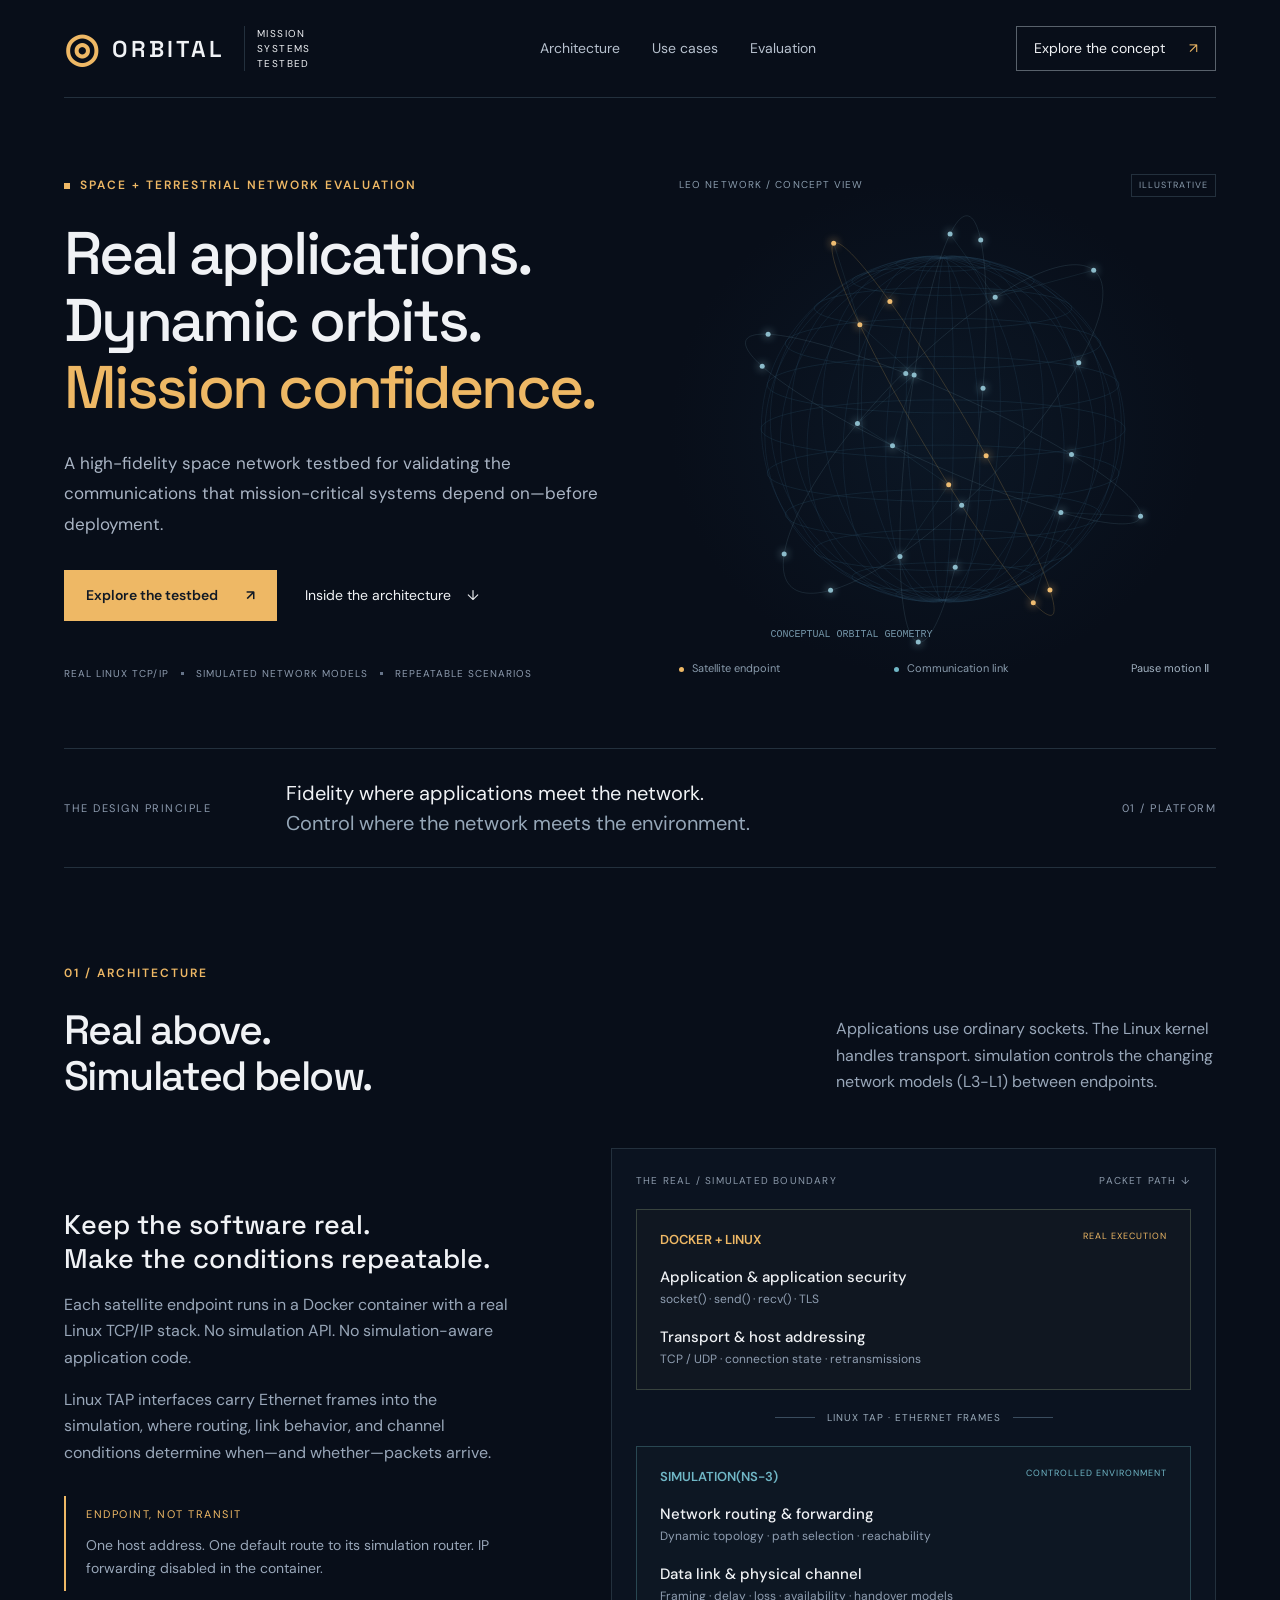
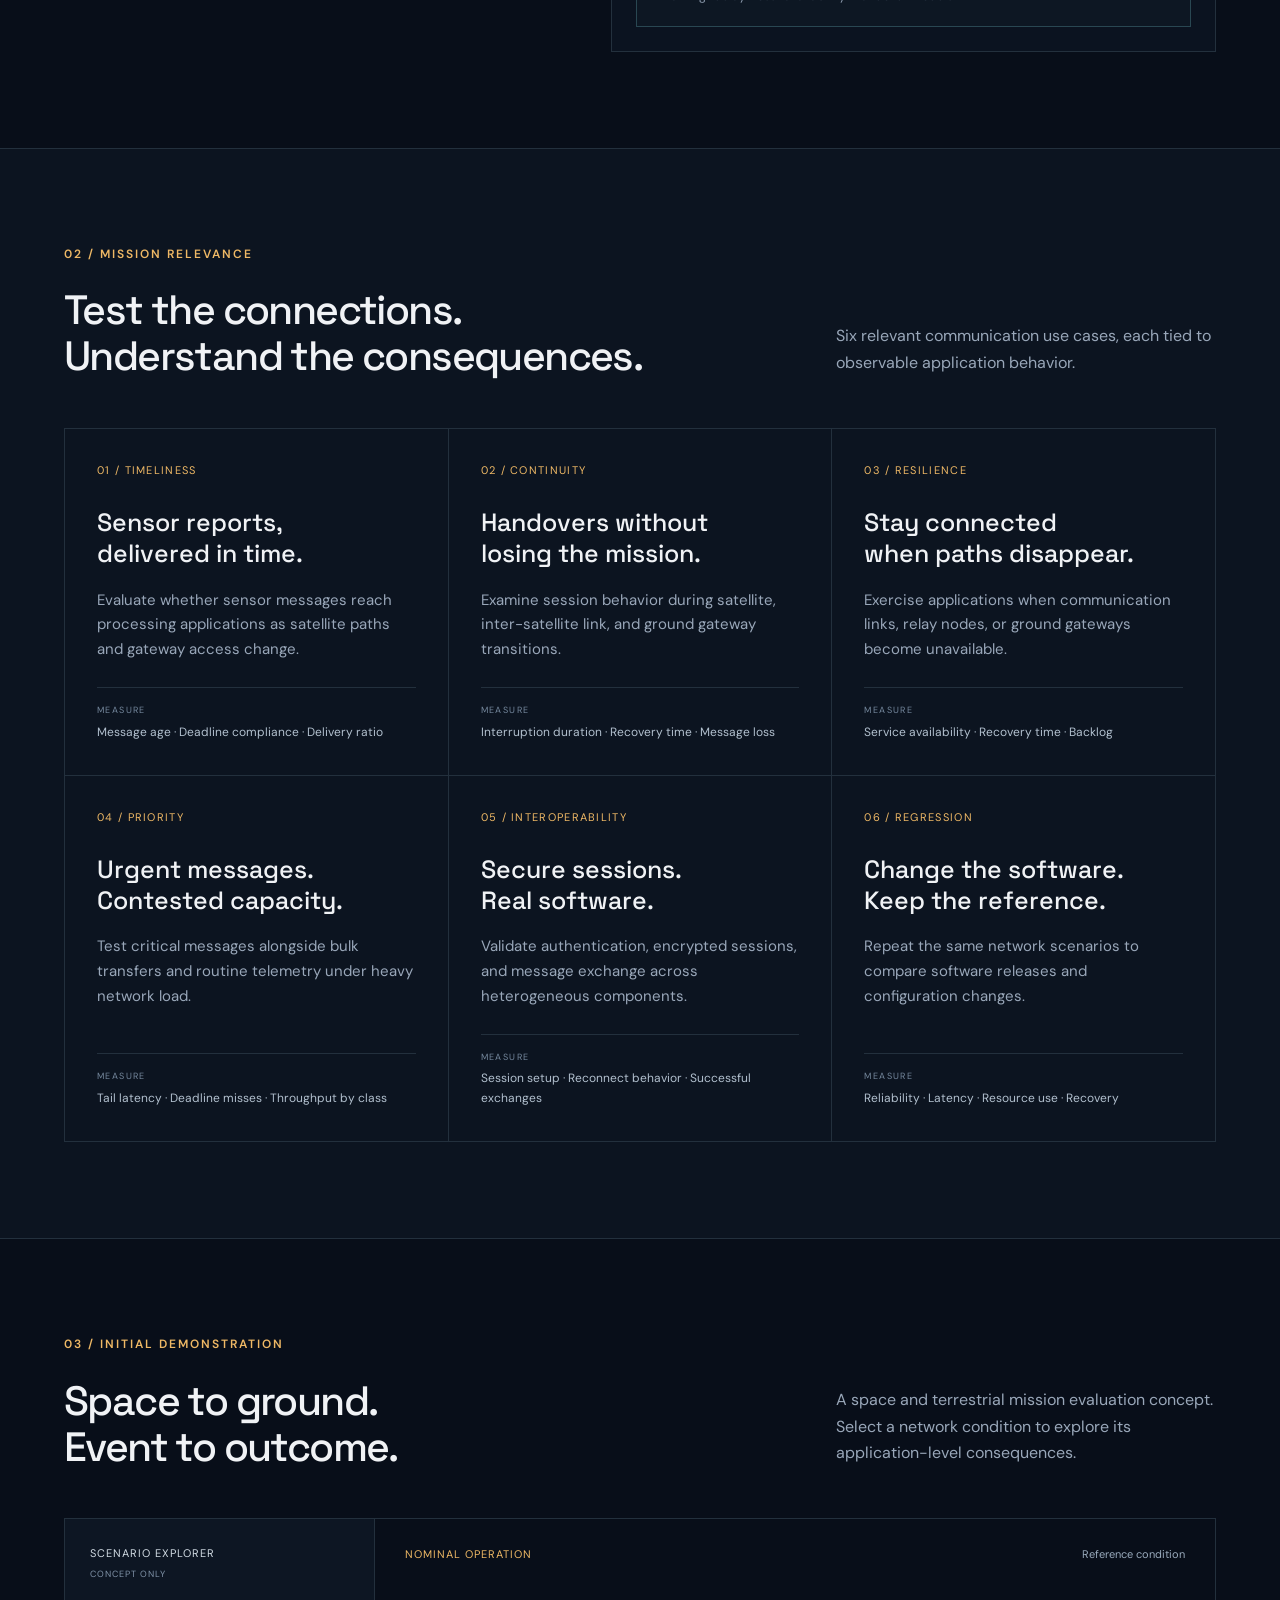
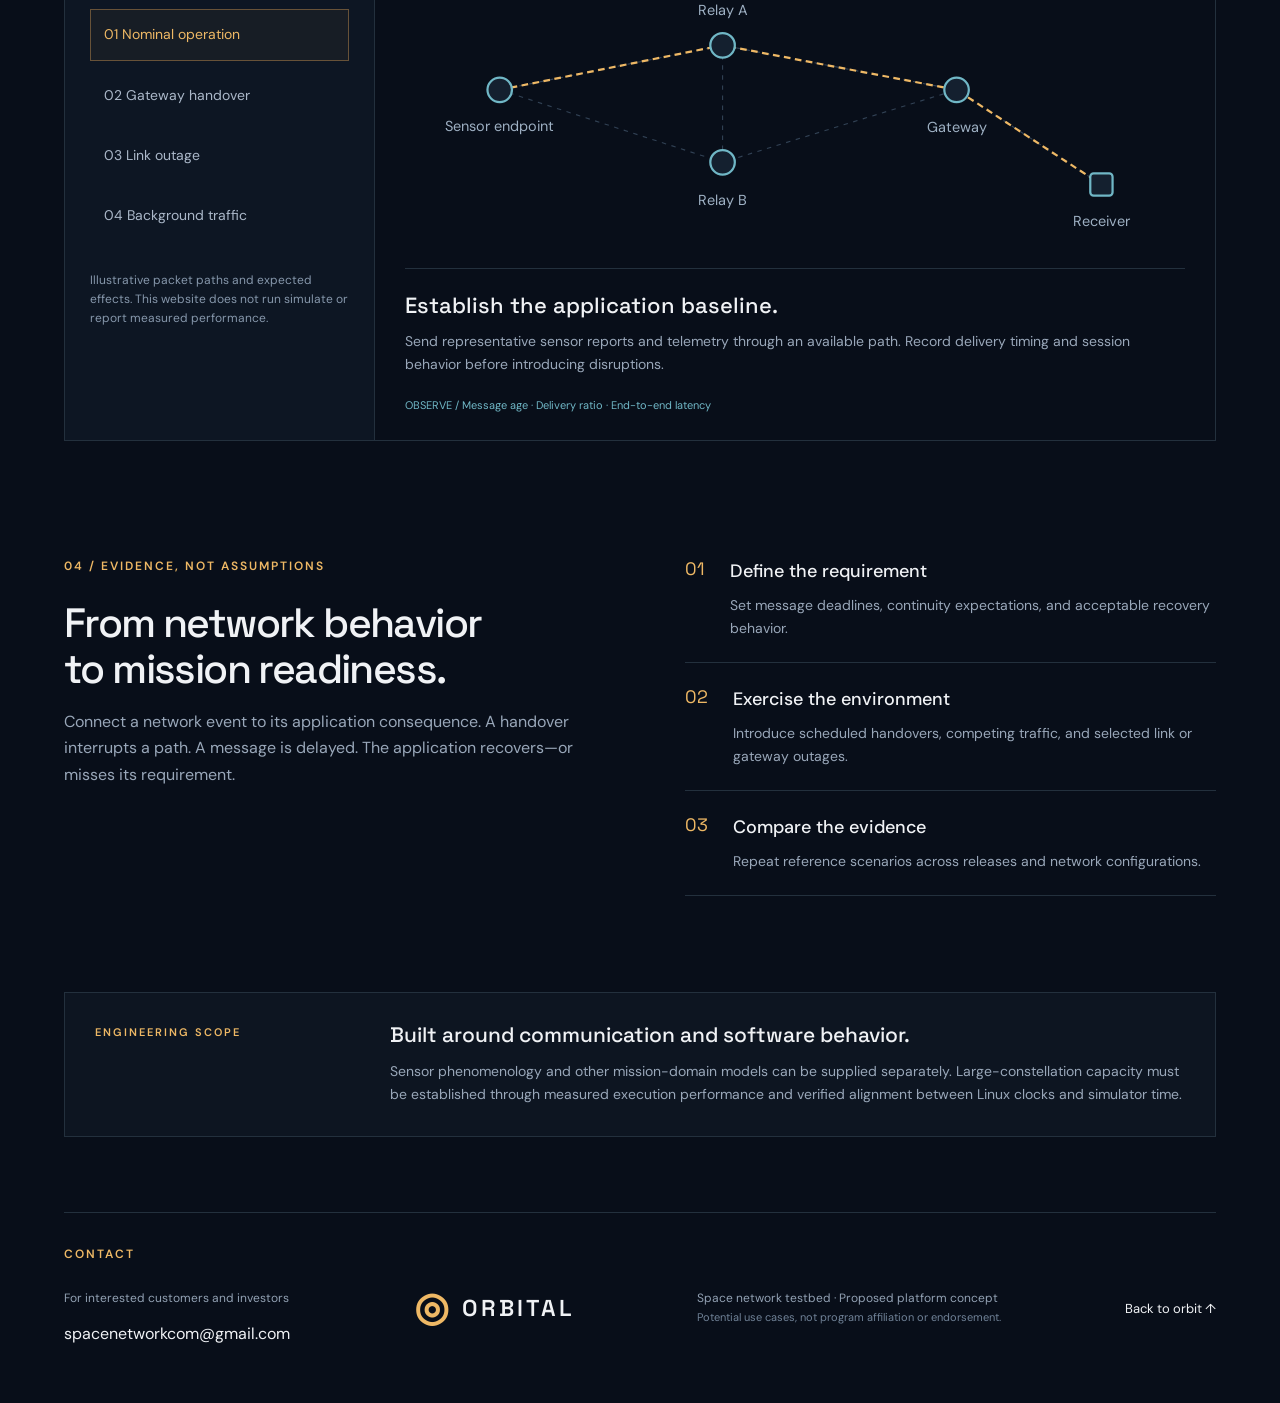
==== index.html @ 611a0b20 "Add contact information section to footer in index.html" ====
<!doctype html>
<html lang="en"><head><meta charset="utf-8"><meta name="viewport" content="width=device-width,initial-scale=1"><title>ORBITAL | High-Fidelity Space Network Testbed</title><meta name="description" content="Validate mission-critical communications with real applications, Linux networking, and a controlled simulated satellite environment."><link rel="icon" href="data:image/svg+xml,%3Csvg xmlns='http://www.w3.org/2000/svg' viewBox='0 0 32 32'%3E%3Ccircle cx='16' cy='16' r='9' fill='none' stroke='%23edb660' stroke-width='2'/%3E%3Cellipse cx='16' cy='16' rx='15' ry='5' transform='rotate(-40 16 16)' fill='none' stroke='%23edb660' stroke-width='2'/%3E%3C/svg%3E"><link rel="stylesheet" href="style.css"></head><body>
<header><a class="brand" href="#"><span class="brandmark">◎</span> ORBITAL<span class="brand-sub">MISSION SYSTEMS TESTBED</span></a><nav aria-label="Main navigation"><a href="#architecture">Architecture</a><a href="#missions">Use cases</a><a href="#evaluation">Evaluation</a></nav><a class="nav-cta" href="#demonstration">Explore the concept <span>↗</span></a></header>
<main><section class="hero" id="overview"><div class="hero-copy"><div class="eyebrow"><span></span> SPACE + TERRESTRIAL NETWORK EVALUATION</div><h1>Real applications.<br>Dynamic orbits.<br><em>Mission confidence.</em></h1><p class="lead">A high-fidelity space network testbed for validating the communications that mission-critical systems depend on—before deployment.</p><div class="hero-actions"><a class="button" href="#demonstration">Explore the testbed <span>↗</span></a><a class="text-link" href="#architecture">Inside the architecture <span>↓</span></a></div><div class="hero-foot"><span>REAL LINUX TCP/IP</span><i></i><span>SIMULATED NETWORK MODELS</span><i></i><span>REPEATABLE SCENARIOS</span></div></div><div class="orbital-view"><div class="viz-heading"><span>LEO NETWORK / CONCEPT VIEW</span><span class="view-tag">ILLUSTRATIVE</span></div><canvas id="orbit" aria-label="Animated conceptual orbital network showing satellite links around a coordinate globe"></canvas><div class="viz-bottom"><div><span class="key amber"></span> Satellite endpoint</div><div><span class="key cyan"></span> Communication link</div><button id="motion" aria-pressed="false" aria-label="Pause orbital animation">Pause motion Ⅱ</button></div></div></section>
<div class="principle-strip"><span>THE DESIGN PRINCIPLE</span><p>Fidelity where applications meet the network.<br><strong>Control where the network meets the environment.</strong></p><span class="strip-number">01 / PLATFORM</span></div>
<section class="section" id="architecture"><div class="section-top"><div><div class="eyebrow">01 / ARCHITECTURE</div><h2>Real above.<br>Simulated below.</h2></div><p>Applications use ordinary sockets. The Linux kernel handles transport. simulation controls the changing network models (L3-L1) between endpoints.</p></div><div class="architecture-grid"><div class="architecture-copy"><h3>Keep the software real.<br>Make the conditions repeatable.</h3><p>Each satellite endpoint runs in a Docker container with a real Linux TCP/IP stack. No simulation API. No simulation-aware application code.</p><p>Linux TAP interfaces carry Ethernet frames into the simulation, where routing, link behavior, and channel conditions determine when—and whether—packets arrive.</p><div class="note"><span>ENDPOINT, NOT TRANSIT</span><p>One host address. One default route to its simulation router. IP forwarding disabled in the container.</p></div></div><div class="stack"><div class="stack-cap"><span>THE REAL / SIMULATED BOUNDARY</span><span>PACKET PATH ↓</span></div><div class="stack-block real"><div class="stack-label">DOCKER + LINUX <span>REAL EXECUTION</span></div><div class="layer"><strong>Application & application security</strong><span>socket() · send() · recv() · TLS</span></div><div class="layer"><strong>Transport & host addressing</strong><span>TCP / UDP · connection state · retransmissions</span></div></div><div class="tap"><span></span> LINUX TAP · ETHERNET FRAMES <span></span></div><div class="stack-block sim"><div class="stack-label">SIMULATION(NS-3) <span>CONTROLLED ENVIRONMENT</span></div><div class="layer"><strong>Network routing & forwarding</strong><span>Dynamic topology · path selection · reachability</span></div><div class="layer"><strong>Data link & physical channel</strong><span>Framing · delay · loss · availability · handover models</span></div></div></div></div></section>
<section class="mission-section section" id="missions"><div class="section-top"><div><div class="eyebrow">02 / MISSION RELEVANCE</div><h2>Test the connections.<br>Understand the consequences.</h2></div><p>Six relevant communication use cases, each tied to observable application behavior.</p></div><div class="use-grid">
<article><span class="case-number">01 / TIMELINESS</span><h3>Sensor reports,<br>delivered in time.</h3><p>Evaluate whether sensor messages reach processing applications as satellite paths and gateway access change.</p><div class="measure"><span>MEASURE</span>Message age · Deadline compliance · Delivery ratio</div></article>
<article><span class="case-number">02 / CONTINUITY</span><h3>Handovers without<br>losing the mission.</h3><p>Examine session behavior during satellite, inter-satellite link, and ground gateway transitions.</p><div class="measure"><span>MEASURE</span>Interruption duration · Recovery time · Message loss</div></article>
<article><span class="case-number">03 / RESILIENCE</span><h3>Stay connected<br>when paths disappear.</h3><p>Exercise applications when communication links, relay nodes, or ground gateways become unavailable.</p><div class="measure"><span>MEASURE</span>Service availability · Recovery time · Backlog</div></article>
<article><span class="case-number">04 / PRIORITY</span><h3>Urgent messages.<br>Contested capacity.</h3><p>Test critical messages alongside bulk transfers and routine telemetry under heavy network load.</p><div class="measure"><span>MEASURE</span>Tail latency · Deadline misses · Throughput by class</div></article>
<article><span class="case-number">05 / INTEROPERABILITY</span><h3>Secure sessions.<br>Real software.</h3><p>Validate authentication, encrypted sessions, and message exchange across heterogeneous components.</p><div class="measure"><span>MEASURE</span>Session setup · Reconnect behavior · Successful exchanges</div></article>
<article><span class="case-number">06 / REGRESSION</span><h3>Change the software.<br>Keep the reference.</h3><p>Repeat the same network scenarios to compare software releases and configuration changes.</p><div class="measure"><span>MEASURE</span>Reliability · Latency · Resource use · Recovery</div></article></div></section>
<section class="section demo-section" id="demonstration"><div class="section-top"><div><div class="eyebrow">03 / INITIAL DEMONSTRATION</div><h2>Space to ground.<br>Event to outcome.</h2></div><p>A space and terrestrial mission evaluation concept. Select a network condition to explore its application-level consequences.</p></div><div class="demo"><div class="demo-controls"><div class="demo-label">SCENARIO EXPLORER <span>CONCEPT ONLY</span></div><div class="scenario-buttons" role="group" aria-label="Network scenario"><button class="active" data-scenario="nominal" aria-pressed="true">01 Nominal operation</button><button data-scenario="handover" aria-pressed="false">02 Gateway handover</button><button data-scenario="outage" aria-pressed="false">03 Link outage</button><button data-scenario="congestion" aria-pressed="false">04 Background traffic</button></div><p class="demo-disclaimer">Illustrative packet paths and expected effects. This website does not run simulate or report measured performance.</p></div><div class="scenario-content"><div class="scenario-top"><span id="scenario-title">NOMINAL OPERATION</span><span id="scenario-status">Reference condition</span></div><svg class="network-diagram" viewBox="0 0 700 230" role="img" aria-labelledby="diagram-title"><title id="diagram-title">Conceptual sensor-to-receiver packet path</title><g class="base-links"><path d="M85 95 L285 55 L495 95 L625 180"/><path d="M85 95 L285 160 L495 95"/><path d="M285 55 L285 160"/></g><path id="route" d="M85 95 L285 55 L495 95 L625 180"/><path id="failed" d="M285 55 L495 95"/><g class="nodes"><circle cx="85" cy="95" r="11"/><circle cx="285" cy="55" r="11"/><circle cx="285" cy="160" r="11"/><circle cx="495" cy="95" r="11"/><rect x="615" y="170" width="20" height="20" rx="3"/></g><g class="node-labels"><text x="85" y="132">Sensor endpoint</text><text x="285" y="28">Relay A</text><text x="285" y="198">Relay B</text><text x="495" y="133">Gateway</text><text x="625" y="217">Receiver</text></g></svg><div class="scenario-description" aria-live="polite"><h3 id="effect-title">Establish the application baseline.</h3><p id="effect-copy">Send representative sensor reports and telemetry through an available path. Record delivery timing and session behavior before introducing disruptions.</p><div id="effect-measure">OBSERVE / Message age · Delivery ratio · End-to-end latency</div></div></div></div></section>
<section class="section evaluation" id="evaluation"><div><div class="eyebrow">04 / EVIDENCE, NOT ASSUMPTIONS</div><h2>From network behavior<br>to mission readiness.</h2><p>Connect a network event to its application consequence. A handover interrupts a path. A message is delayed. The application recovers—or misses its requirement.</p></div><div class="evaluation-steps"><div><span>01</span><p><strong>Define the requirement</strong>Set message deadlines, continuity expectations, and acceptable recovery behavior.</p></div><div><span>02</span><p><strong>Exercise the environment</strong>Introduce scheduled handovers, competing traffic, and selected link or gateway outages.</p></div><div><span>03</span><p><strong>Compare the evidence</strong>Repeat reference scenarios across releases and network configurations.</p></div></div></section>
<section class="scope"><div class="eyebrow">ENGINEERING SCOPE</div><div><h3>Built around communication and software behavior.</h3><p>Sensor phenomenology and other mission-domain models can be supplied separately. Large-constellation capacity must be established through measured execution performance and verified alignment between Linux clocks and simulator time.</p></div></section>
</main><footer><div class="contact-info" style="margin-bottom:1.5rem;"><div class="eyebrow">CONTACT</div><p>For interested customers and investors</p><a href="mailto:spacenetworkcom@gmail.com">spacenetworkcom@gmail.com</a></div><a class="brand" href="#"><span class="brandmark">◎</span> ORBITAL</a><p>Space network testbed · Proposed platform concept<br><span>Potential use cases, not program affiliation or endorsement.</span></p><a href="#overview">Back to orbit ↑</a></footer><script src="app.js"></script></body></html>
---- style.css ----
@import url('https://fonts.googleapis.com/css2?family=DM+Sans:wght@400;500;600;700&family=Space+Grotesk:wght@400;500;600;700&display=swap');
:root{--bg:#080e19;--panel:#0d1623;--line:#23303d;--muted:#99a7b9;--text:#f0f2f5;--gold:#eeb865;--cyan:#70b7c6}*{box-sizing:border-box}html{scroll-behavior:smooth;scroll-padding-top:95px}body{margin:0;background:var(--bg);color:var(--text);font:16px/1.65 'DM Sans',Arial,sans-serif}a{color:inherit;text-decoration:none}button{font:inherit;cursor:pointer}button,a{-webkit-tap-highlight-color:transparent}a:focus-visible,button:focus-visible{outline:2px solid var(--gold);outline-offset:5px}header{height:98px;margin:0 5%;display:flex;align-items:center;justify-content:space-between;border-bottom:1px solid var(--line);gap:28px}.brand{display:flex;align-items:center;gap:10px;font:600 23px 'Space Grotesk',sans-serif;letter-spacing:3px}.brandmark{font-size:40px;color:var(--gold);line-height:1}.brand-sub{font:10px/1.5 'DM Sans',sans-serif;letter-spacing:1.4px;width:95px;border-left:1px solid var(--line);padding-left:12px;margin-left:10px}nav{display:flex;gap:32px;font-size:14px;color:#b7c1ce}nav a:hover,.text-link:hover,footer a:hover{color:var(--gold)}.nav-cta{border:1px solid #58616b;padding:10px 17px;font-size:14px}.nav-cta span{margin-left:20px;color:var(--gold)}.hero{min-height:650px;display:grid;grid-template-columns:1.05fr 1fr;align-items:center;padding:60px 5% 48px;gap:10px;overflow:hidden}.eyebrow{font-size:12px;font-weight:600;letter-spacing:2px;color:var(--gold);margin-bottom:24px;display:flex;align-items:center;gap:10px}.eyebrow>span{width:6px;height:6px;background:var(--gold)}h1,h2,h3{font-family:'Space Grotesk',Arial,sans-serif;font-weight:500;line-height:1.12;margin:0}h1{font-size:clamp(42px,4.7vw,72px);letter-spacing:-2.7px}h1 em{font-style:normal;color:var(--gold)}.lead{font-size:17px;line-height:1.8;color:#aab5c5;max-width:550px;margin:26px 0 30px}.hero-actions{display:flex;align-items:center;gap:28px}.button{background:var(--gold);color:#111925;display:inline-flex;align-items:center;gap:28px;padding:14px 22px;font-weight:600;font-size:14px}.button:hover{background:#ffce84}.text-link{font-size:14px}.text-link span{margin-left:12px}.hero-foot{display:flex;align-items:center;gap:12px;margin-top:45px;font-size:10px;letter-spacing:1px;color:#8e9caf}.hero-foot i{height:3px;width:3px;background:#667489}.orbital-view{height:520px;position:relative;min-width:0;background:radial-gradient(ellipse,#11253866,transparent 68%)}.viz-heading,.viz-bottom{position:absolute;left:20px;right:0;display:flex;justify-content:space-between;align-items:center;color:#899bac;font-size:10px;letter-spacing:1.1px;z-index:1}.viz-heading{top:5px}.view-tag{border:1px solid var(--line);padding:3px 7px;font-size:9px}.viz-bottom{bottom:5px;letter-spacing:0;gap:10px;font-size:11px}.viz-bottom button{font-size:11px;background:none;border:0;color:#a4b4c3;padding:7px}canvas{width:100%;height:100%;display:block}.key{display:inline-block;width:5px;height:5px;border-radius:50%;margin-right:5px}.amber{background:var(--gold)}.cyan{background:var(--cyan)}.principle-strip{border-top:1px solid var(--line);border-bottom:1px solid var(--line);margin:0 5%;display:flex;justify-content:space-between;align-items:center;padding:29px 0;gap:35px}.principle-strip>span{font-size:11px;color:#8c9aae;letter-spacing:1.5px}.principle-strip p{margin:0;font-size:20px;line-height:1.5;flex:1;padding-left:40px}.principle-strip strong{font-weight:400;color:#96a7b8}.section{padding:96px 5%;scroll-margin-top:10px}.section-top{display:flex;align-items:flex-end;justify-content:space-between;gap:50px;margin-bottom:48px}h2{font-size:clamp(34px,3.2vw,48px);letter-spacing:-1.6px}.section-top>p{max-width:380px;color:var(--muted);margin:0 0 4px}.architecture-grid{display:grid;grid-template-columns:.85fr 1.15fr;gap:100px;align-items:center}.architecture-copy h3{font-size:27px;line-height:1.25}.architecture-copy p{color:var(--muted)}.note{border-left:2px solid var(--gold);padding:4px 0 4px 20px;margin-top:30px}.note>span{font-size:11px;letter-spacing:1.5px;color:var(--gold)}.note p{font-size:14px;margin:7px 0}.stack{background:#0b1320;padding:24px;border:1px solid var(--line)}.stack-cap{display:flex;justify-content:space-between;font-size:10px;letter-spacing:1.2px;color:#8c9aab;margin-bottom:20px}.stack-block{border:1px solid #38433e;background:#eeb86505;padding:19px 23px}.stack-label{font-size:13px;color:var(--gold);font-weight:600;display:flex;justify-content:space-between;gap:10px}.stack-label span{font-size:9px;letter-spacing:1px;font-weight:400}.layer{display:flex;flex-direction:column;padding-top:15px}.layer strong{font-size:15px;font-weight:500}.layer>span{font-size:12px;color:#8f9eb1}.tap{display:flex;align-items:center;justify-content:center;gap:12px;font-size:10px;letter-spacing:1px;color:#9aabba;padding:20px 0}.tap>span{height:1px;width:40px;background:#3a4c5e}.sim{background:#70b7c605;border-color:#294752}.sim .stack-label{color:var(--cyan)}.mission-section{background:#0c1420;border-top:1px solid var(--line);border-bottom:1px solid var(--line)}.use-grid{display:grid;grid-template-columns:repeat(3,1fr);border-left:1px solid var(--line);border-top:1px solid var(--line)}.use-grid article{padding:32px;border-right:1px solid var(--line);border-bottom:1px solid var(--line);display:flex;flex-direction:column}.case-number{font-size:11px;color:var(--gold);letter-spacing:1.3px;margin-bottom:28px}.use-grid h3{font-size:25px;line-height:1.25}.use-grid p{font-size:15px;color:var(--muted);margin:18px 0 25px;flex:1}.measure{font-size:12px;color:#b2c0ce;border-top:1px solid var(--line);padding-top:15px}.measure span{display:block;font-size:9px;color:#75889d;letter-spacing:1.4px;margin-bottom:5px}.demo{border:1px solid var(--line);display:grid;grid-template-columns:310px 1fr}.demo-controls{padding:25px;border-right:1px solid var(--line);background:#0d1623}.demo-label{font-size:11px;letter-spacing:1px;color:#d2dce4}.demo-label span{display:block;font-size:9px;color:#8194a9;margin-top:4px}.scenario-buttons{display:flex;flex-direction:column;gap:9px;margin-top:28px}.scenario-buttons button{text-align:left;padding:13px;font-size:14px;color:#abb8c9;background:transparent;border:1px solid transparent}.scenario-buttons button:hover{border-color:#5b5140}.scenario-buttons button.active{color:var(--gold);border-color:#675238;background:#eeb8650b}.demo-disclaimer{font-size:12px;line-height:1.6;color:#8697ab;margin:30px 0 0}.scenario-content{padding:26px 30px;min-width:0}.scenario-top{display:flex;justify-content:space-between;font-size:11px;letter-spacing:1px;color:var(--gold);gap:15px}.scenario-top span+span{color:#9aabbd;font-size:11px;letter-spacing:0}.network-diagram{width:100%;margin:20px 0}.base-links{fill:none;stroke:#314154;stroke-width:1;stroke-dasharray:4 5}#route{fill:none;stroke:var(--gold);stroke-width:2;stroke-dasharray:6 4;animation:packet 2s linear infinite}#failed{fill:none;stroke:#e7796e;stroke-width:2;stroke-dasharray:3 5;display:none}.nodes{fill:#14202f;stroke:var(--cyan);stroke-width:2}.node-labels{fill:#9eb0c3;font-size:13px;text-anchor:middle}.scenario-description{border-top:1px solid var(--line);padding-top:24px}.scenario-description h3{font-size:22px}.scenario-description p{font-size:14px;color:var(--muted);margin:12px 0 20px;min-height:46px}.scenario-description>div{font-size:11px;color:var(--cyan)}.evaluation{display:grid;grid-template-columns:1fr 1fr;gap:90px;padding-top:20px}.evaluation>div>p{color:var(--muted);max-width:520px}.evaluation-steps>div{display:flex;gap:25px;border-bottom:1px solid var(--line);padding:22px 0}.evaluation-steps>div:first-child{padding-top:0}.evaluation-steps span{font:18px 'Space Grotesk',sans-serif;color:var(--gold)}.evaluation-steps p{margin:0;font-size:14px;color:var(--muted)}.evaluation-steps strong{display:block;color:var(--text);font-size:18px;font-weight:500;margin-bottom:7px}.scope{margin:0 5% 75px;padding:30px;border:1px solid var(--line);display:grid;grid-template-columns:1fr 3fr;gap:30px;background:#0d1521}.scope .eyebrow{font-size:11px;align-items:flex-start;margin:0}.scope h3{font-size:21px}.scope p{font-size:14px;color:var(--muted);margin-bottom:0}footer{margin:0 5%;padding:32px 0;border-top:1px solid var(--line);display:flex;align-items:center;justify-content:space-between;gap:30px}footer p{font-size:12px;color:#92a1b3}footer p span{font-size:11px;color:#708297}footer>a:last-child{font-size:13px;white-space:nowrap}@keyframes packet{to{stroke-dashoffset:-40}}@media(min-width:1600px){main,header,footer{max-width:1500px;margin-left:auto;margin-right:auto}}@media(max-width:1050px){.brand-sub{display:none}nav{gap:18px}.hero{grid-template-columns:1fr 1fr}.hero-foot{flex-wrap:wrap}.hero-actions{gap:20px;flex-wrap:wrap}.architecture-grid{gap:40px}.use-grid article{padding:25px}.demo{grid-template-columns:270px 1fr}.strip-number{display:none}.evaluation{gap:40px}}@media(max-width:760px){header{height:78px}.brand{font-size:19px}.brandmark{font-size:30px}nav{display:none}.nav-cta{font-size:12px;padding:8px 10px}.nav-cta span{margin-left:5px}.hero{grid-template-columns:1fr;padding-top:45px;gap:30px}h1{font-size:48px;letter-spacing:-2px}.hero .eyebrow{font-size:10px}.lead{font-size:16px}.hero-foot{font-size:9px;margin-top:30px}.orbital-view{height:380px}.viz-heading{left:0}.viz-bottom{left:0}.principle-strip{display:block;padding:25px 0}.principle-strip p{padding:12px 0 0;font-size:18px}.section{padding-top:65px;padding-bottom:65px}.section-top{display:block;margin-bottom:35px}.section-top>p{margin-top:24px;max-width:none}.eyebrow{margin-bottom:18px}.architecture-grid,.evaluation{grid-template-columns:1fr;gap:35px}.use-grid{grid-template-columns:1fr 1fr}.use-grid article{padding:22px}.use-grid h3{font-size:22px}.demo{grid-template-columns:1fr}.demo-controls{border-right:0;border-bottom:1px solid var(--line)}.scenario-buttons{display:grid;grid-template-columns:1fr 1fr;margin-top:18px}.scenario-buttons button{font-size:12px;padding:10px}.demo-disclaimer{margin-top:18px}.scenario-content{padding:25px 18px}.scope{grid-template-columns:1fr;padding:25px;gap:18px;margin-bottom:45px}.stack{padding:17px}.stack-block{padding:15px}.stack-label{font-size:12px}.stack-label span{font-size:8px}.stack-cap{font-size:9px}footer{flex-wrap:wrap;gap:15px}footer p{order:3;margin:0}.evaluation{padding-top:0}.hero-foot i{display:none}}@media(max-width:460px){.use-grid{grid-template-columns:1fr}.orbital-view{height:340px}.hero-actions{gap:20px}.text-link{font-size:13px}h1{font-size:43px}.viz-bottom{font-size:10px}.scenario-top{font-size:10px}.node-labels{font-size:15px}}@media(prefers-reduced-motion:reduce){html{scroll-behavior:auto}#route{animation:none}}
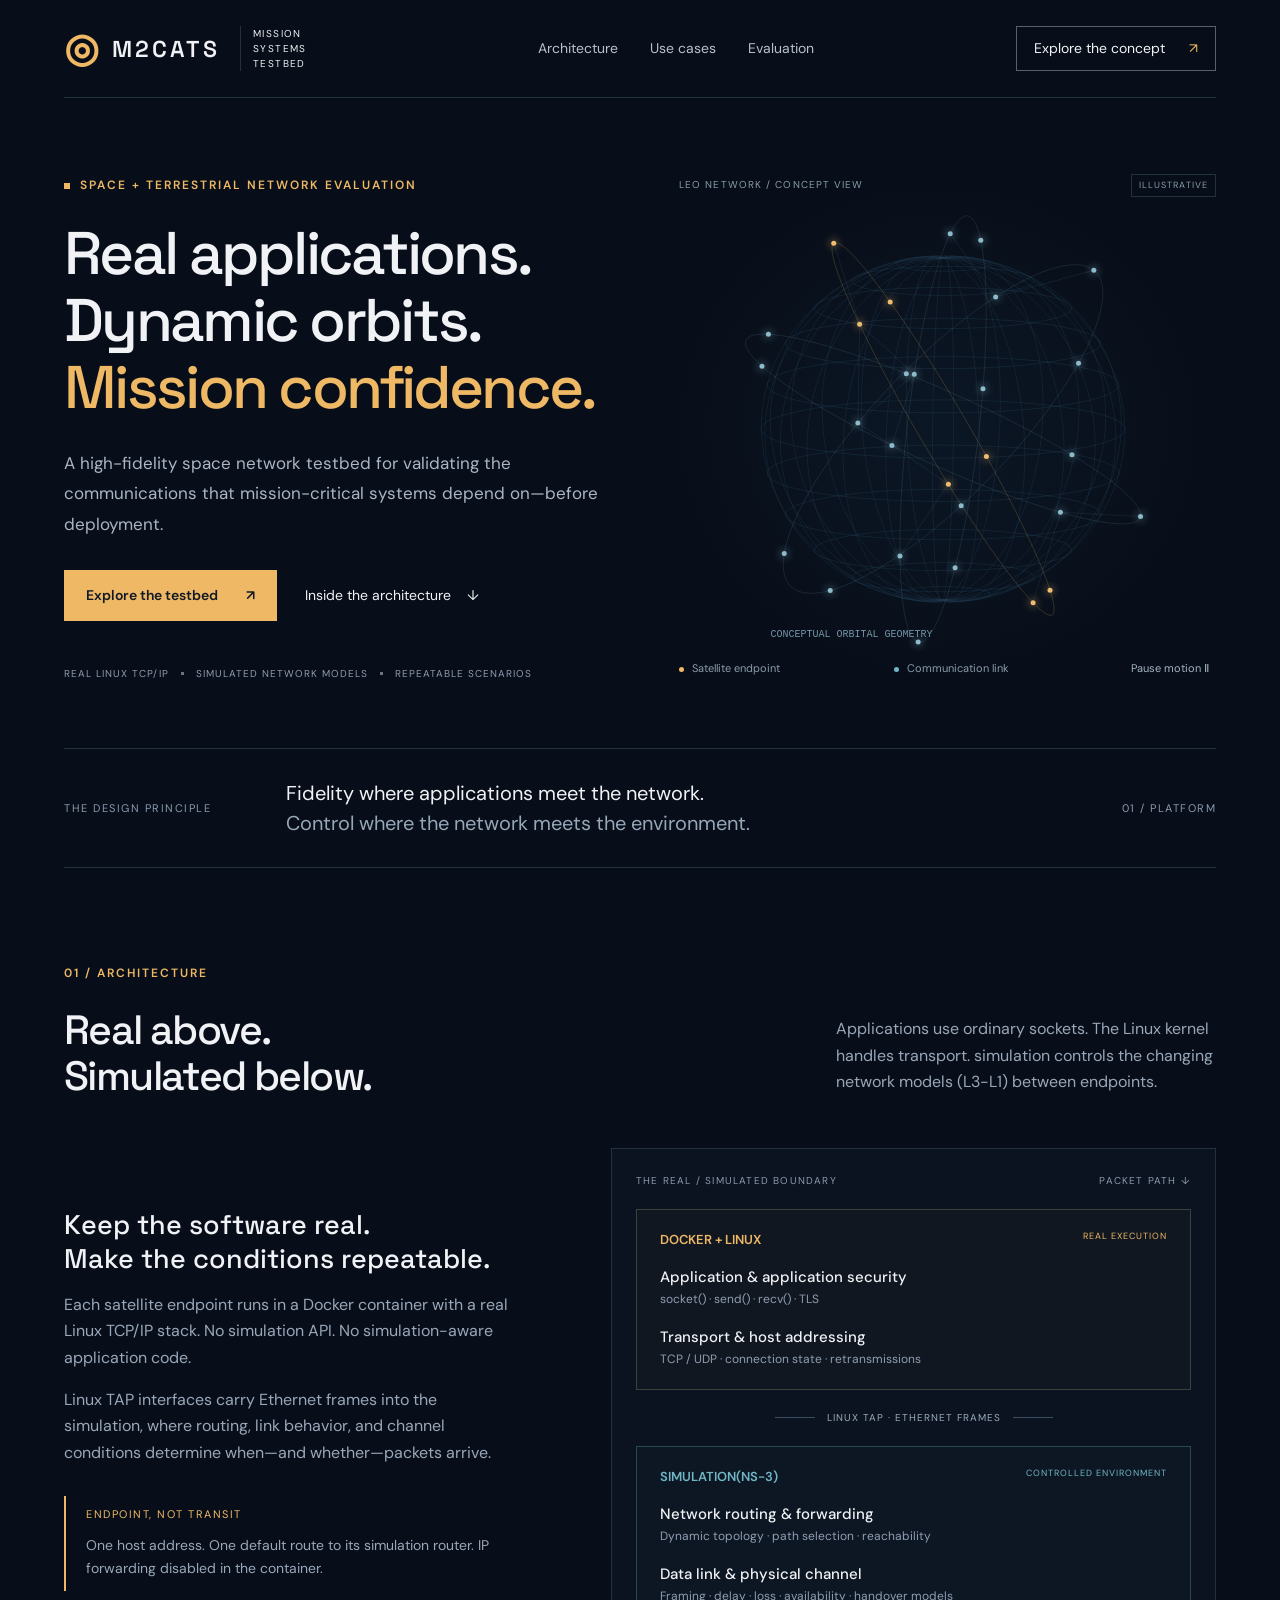
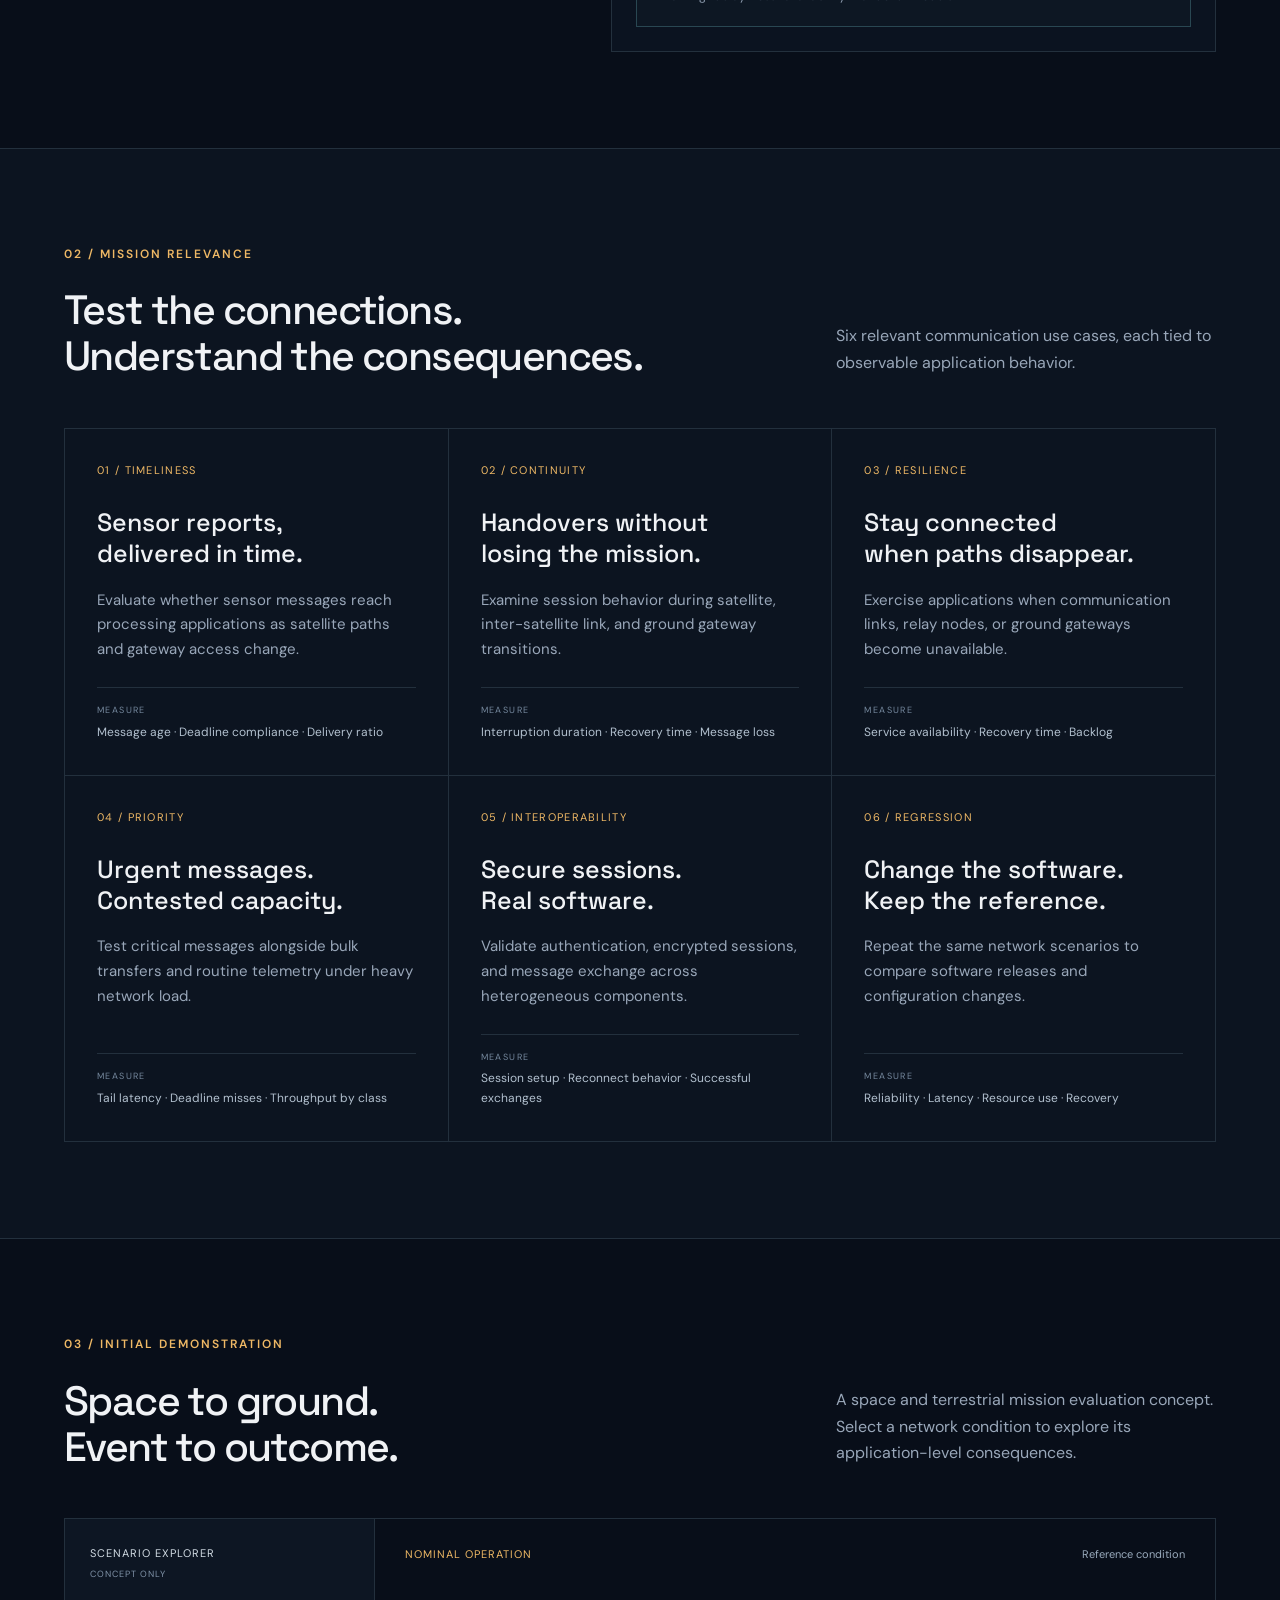
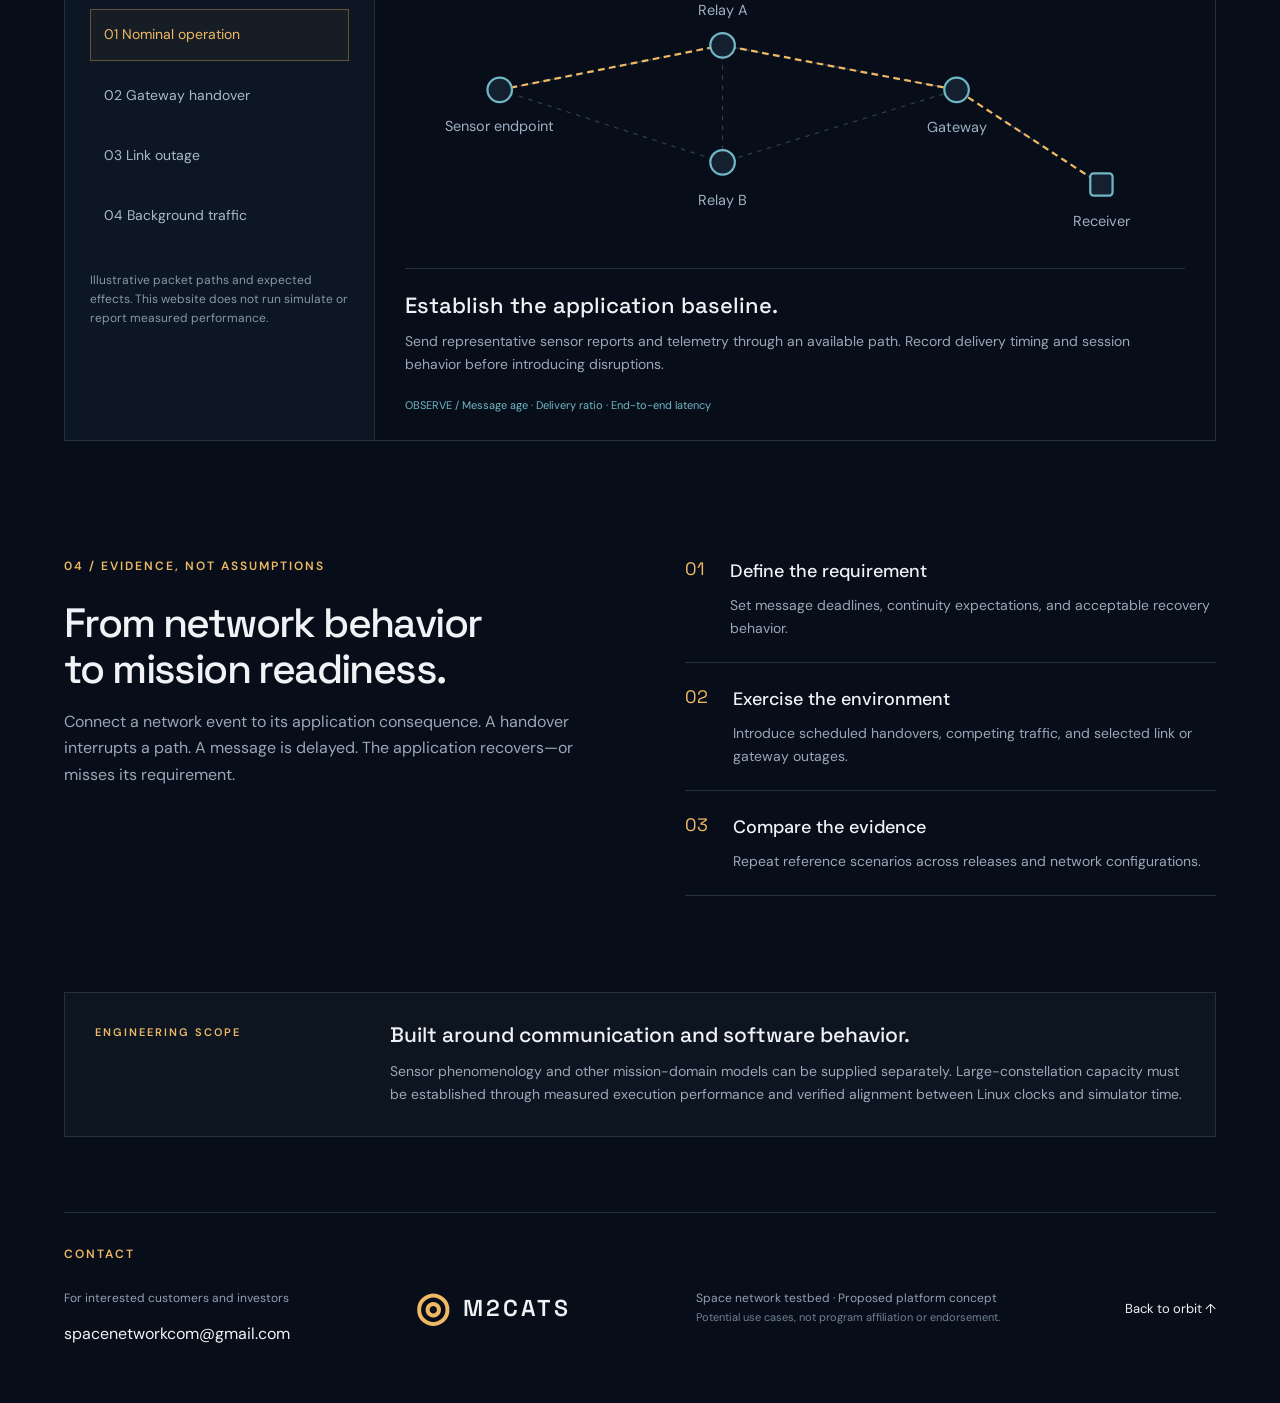
==== commit b0ecd6a6: "Update index.html title and footer branding to M2CATS" ====
--- a/index.html
+++ b/index.html
@@ -1,6 +1,6 @@
 <!doctype html>
-<html lang="en"><head><meta charset="utf-8"><meta name="viewport" content="width=device-width,initial-scale=1"><title>ORBITAL | High-Fidelity Space Network Testbed</title><meta name="description" content="Validate mission-critical communications with real applications, Linux networking, and a controlled simulated satellite environment."><link rel="icon" href="data:image/svg+xml,%3Csvg xmlns='http://www.w3.org/2000/svg' viewBox='0 0 32 32'%3E%3Ccircle cx='16' cy='16' r='9' fill='none' stroke='%23edb660' stroke-width='2'/%3E%3Cellipse cx='16' cy='16' rx='15' ry='5' transform='rotate(-40 16 16)' fill='none' stroke='%23edb660' stroke-width='2'/%3E%3C/svg%3E"><link rel="stylesheet" href="style.css"></head><body>
-<header><a class="brand" href="#"><span class="brandmark">◎</span> ORBITAL<span class="brand-sub">MISSION SYSTEMS TESTBED</span></a><nav aria-label="Main navigation"><a href="#architecture">Architecture</a><a href="#missions">Use cases</a><a href="#evaluation">Evaluation</a></nav><a class="nav-cta" href="#demonstration">Explore the concept <span>↗</span></a></header>
+<html lang="en"><head><meta charset="utf-8"><meta name="viewport" content="width=device-width,initial-scale=1"><title>M2CATS | High-Fidelity Space Network Testbed</title><meta name="description" content="Validate mission-critical communications with real applications, Linux networking, and a controlled simulated satellite environment."><link rel="icon" href="data:image/svg+xml,%3Csvg xmlns='http://www.w3.org/2000/svg' viewBox='0 0 32 32'%3E%3Ccircle cx='16' cy='16' r='9' fill='none' stroke='%23edb660' stroke-width='2'/%3E%3Cellipse cx='16' cy='16' rx='15' ry='5' transform='rotate(-40 16 16)' fill='none' stroke='%23edb660' stroke-width='2'/%3E%3C/svg%3E"><link rel="stylesheet" href="style.css"></head><body>
+<header><a class="brand" href="#"><span class="brandmark">◎</span> M2CATS<span class="brand-sub">MISSION SYSTEMS TESTBED</span></a><nav aria-label="Main navigation"><a href="#architecture">Architecture</a><a href="#missions">Use cases</a><a href="#evaluation">Evaluation</a></nav><a class="nav-cta" href="#demonstration">Explore the concept <span>↗</span></a></header>
 <main><section class="hero" id="overview"><div class="hero-copy"><div class="eyebrow"><span></span> SPACE + TERRESTRIAL NETWORK EVALUATION</div><h1>Real applications.<br>Dynamic orbits.<br><em>Mission confidence.</em></h1><p class="lead">A high-fidelity space network testbed for validating the communications that mission-critical systems depend on—before deployment.</p><div class="hero-actions"><a class="button" href="#demonstration">Explore the testbed <span>↗</span></a><a class="text-link" href="#architecture">Inside the architecture <span>↓</span></a></div><div class="hero-foot"><span>REAL LINUX TCP/IP</span><i></i><span>SIMULATED NETWORK MODELS</span><i></i><span>REPEATABLE SCENARIOS</span></div></div><div class="orbital-view"><div class="viz-heading"><span>LEO NETWORK / CONCEPT VIEW</span><span class="view-tag">ILLUSTRATIVE</span></div><canvas id="orbit" aria-label="Animated conceptual orbital network showing satellite links around a coordinate globe"></canvas><div class="viz-bottom"><div><span class="key amber"></span> Satellite endpoint</div><div><span class="key cyan"></span> Communication link</div><button id="motion" aria-pressed="false" aria-label="Pause orbital animation">Pause motion Ⅱ</button></div></div></section>
 <div class="principle-strip"><span>THE DESIGN PRINCIPLE</span><p>Fidelity where applications meet the network.<br><strong>Control where the network meets the environment.</strong></p><span class="strip-number">01 / PLATFORM</span></div>
 <section class="section" id="architecture"><div class="section-top"><div><div class="eyebrow">01 / ARCHITECTURE</div><h2>Real above.<br>Simulated below.</h2></div><p>Applications use ordinary sockets. The Linux kernel handles transport. simulation controls the changing network models (L3-L1) between endpoints.</p></div><div class="architecture-grid"><div class="architecture-copy"><h3>Keep the software real.<br>Make the conditions repeatable.</h3><p>Each satellite endpoint runs in a Docker container with a real Linux TCP/IP stack. No simulation API. No simulation-aware application code.</p><p>Linux TAP interfaces carry Ethernet frames into the simulation, where routing, link behavior, and channel conditions determine when—and whether—packets arrive.</p><div class="note"><span>ENDPOINT, NOT TRANSIT</span><p>One host address. One default route to its simulation router. IP forwarding disabled in the container.</p></div></div><div class="stack"><div class="stack-cap"><span>THE REAL / SIMULATED BOUNDARY</span><span>PACKET PATH ↓</span></div><div class="stack-block real"><div class="stack-label">DOCKER + LINUX <span>REAL EXECUTION</span></div><div class="layer"><strong>Application & application security</strong><span>socket() · send() · recv() · TLS</span></div><div class="layer"><strong>Transport & host addressing</strong><span>TCP / UDP · connection state · retransmissions</span></div></div><div class="tap"><span></span> LINUX TAP · ETHERNET FRAMES <span></span></div><div class="stack-block sim"><div class="stack-label">SIMULATION(NS-3) <span>CONTROLLED ENVIRONMENT</span></div><div class="layer"><strong>Network routing & forwarding</strong><span>Dynamic topology · path selection · reachability</span></div><div class="layer"><strong>Data link & physical channel</strong><span>Framing · delay · loss · availability · handover models</span></div></div></div></div></section>
@@ -14,4 +14,4 @@
 <section class="section demo-section" id="demonstration"><div class="section-top"><div><div class="eyebrow">03 / INITIAL DEMONSTRATION</div><h2>Space to ground.<br>Event to outcome.</h2></div><p>A space and terrestrial mission evaluation concept. Select a network condition to explore its application-level consequences.</p></div><div class="demo"><div class="demo-controls"><div class="demo-label">SCENARIO EXPLORER <span>CONCEPT ONLY</span></div><div class="scenario-buttons" role="group" aria-label="Network scenario"><button class="active" data-scenario="nominal" aria-pressed="true">01 Nominal operation</button><button data-scenario="handover" aria-pressed="false">02 Gateway handover</button><button data-scenario="outage" aria-pressed="false">03 Link outage</button><button data-scenario="congestion" aria-pressed="false">04 Background traffic</button></div><p class="demo-disclaimer">Illustrative packet paths and expected effects. This website does not run simulate or report measured performance.</p></div><div class="scenario-content"><div class="scenario-top"><span id="scenario-title">NOMINAL OPERATION</span><span id="scenario-status">Reference condition</span></div><svg class="network-diagram" viewBox="0 0 700 230" role="img" aria-labelledby="diagram-title"><title id="diagram-title">Conceptual sensor-to-receiver packet path</title><g class="base-links"><path d="M85 95 L285 55 L495 95 L625 180"/><path d="M85 95 L285 160 L495 95"/><path d="M285 55 L285 160"/></g><path id="route" d="M85 95 L285 55 L495 95 L625 180"/><path id="failed" d="M285 55 L495 95"/><g class="nodes"><circle cx="85" cy="95" r="11"/><circle cx="285" cy="55" r="11"/><circle cx="285" cy="160" r="11"/><circle cx="495" cy="95" r="11"/><rect x="615" y="170" width="20" height="20" rx="3"/></g><g class="node-labels"><text x="85" y="132">Sensor endpoint</text><text x="285" y="28">Relay A</text><text x="285" y="198">Relay B</text><text x="495" y="133">Gateway</text><text x="625" y="217">Receiver</text></g></svg><div class="scenario-description" aria-live="polite"><h3 id="effect-title">Establish the application baseline.</h3><p id="effect-copy">Send representative sensor reports and telemetry through an available path. Record delivery timing and session behavior before introducing disruptions.</p><div id="effect-measure">OBSERVE / Message age · Delivery ratio · End-to-end latency</div></div></div></div></section>
 <section class="section evaluation" id="evaluation"><div><div class="eyebrow">04 / EVIDENCE, NOT ASSUMPTIONS</div><h2>From network behavior<br>to mission readiness.</h2><p>Connect a network event to its application consequence. A handover interrupts a path. A message is delayed. The application recovers—or misses its requirement.</p></div><div class="evaluation-steps"><div><span>01</span><p><strong>Define the requirement</strong>Set message deadlines, continuity expectations, and acceptable recovery behavior.</p></div><div><span>02</span><p><strong>Exercise the environment</strong>Introduce scheduled handovers, competing traffic, and selected link or gateway outages.</p></div><div><span>03</span><p><strong>Compare the evidence</strong>Repeat reference scenarios across releases and network configurations.</p></div></div></section>
 <section class="scope"><div class="eyebrow">ENGINEERING SCOPE</div><div><h3>Built around communication and software behavior.</h3><p>Sensor phenomenology and other mission-domain models can be supplied separately. Large-constellation capacity must be established through measured execution performance and verified alignment between Linux clocks and simulator time.</p></div></section>
-</main><footer><div class="contact-info" style="margin-bottom:1.5rem;"><div class="eyebrow">CONTACT</div><p>For interested customers and investors</p><a href="mailto:spacenetworkcom@gmail.com">spacenetworkcom@gmail.com</a></div><a class="brand" href="#"><span class="brandmark">◎</span> ORBITAL</a><p>Space network testbed · Proposed platform concept<br><span>Potential use cases, not program affiliation or endorsement.</span></p><a href="#overview">Back to orbit ↑</a></footer><script src="app.js"></script></body></html>
+</main><footer><div class="contact-info" style="margin-bottom:1.5rem;"><div class="eyebrow">CONTACT</div><p>For interested customers and investors</p><a href="mailto:spacenetworkcom@gmail.com">spacenetworkcom@gmail.com</a></div><a class="brand" href="#"><span class="brandmark">◎</span> M2CATS</a><p>Space network testbed · Proposed platform concept<br><span>Potential use cases, not program affiliation or endorsement.</span></p><a href="#overview">Back to orbit ↑</a></footer><script src="app.js"></script></body></html>
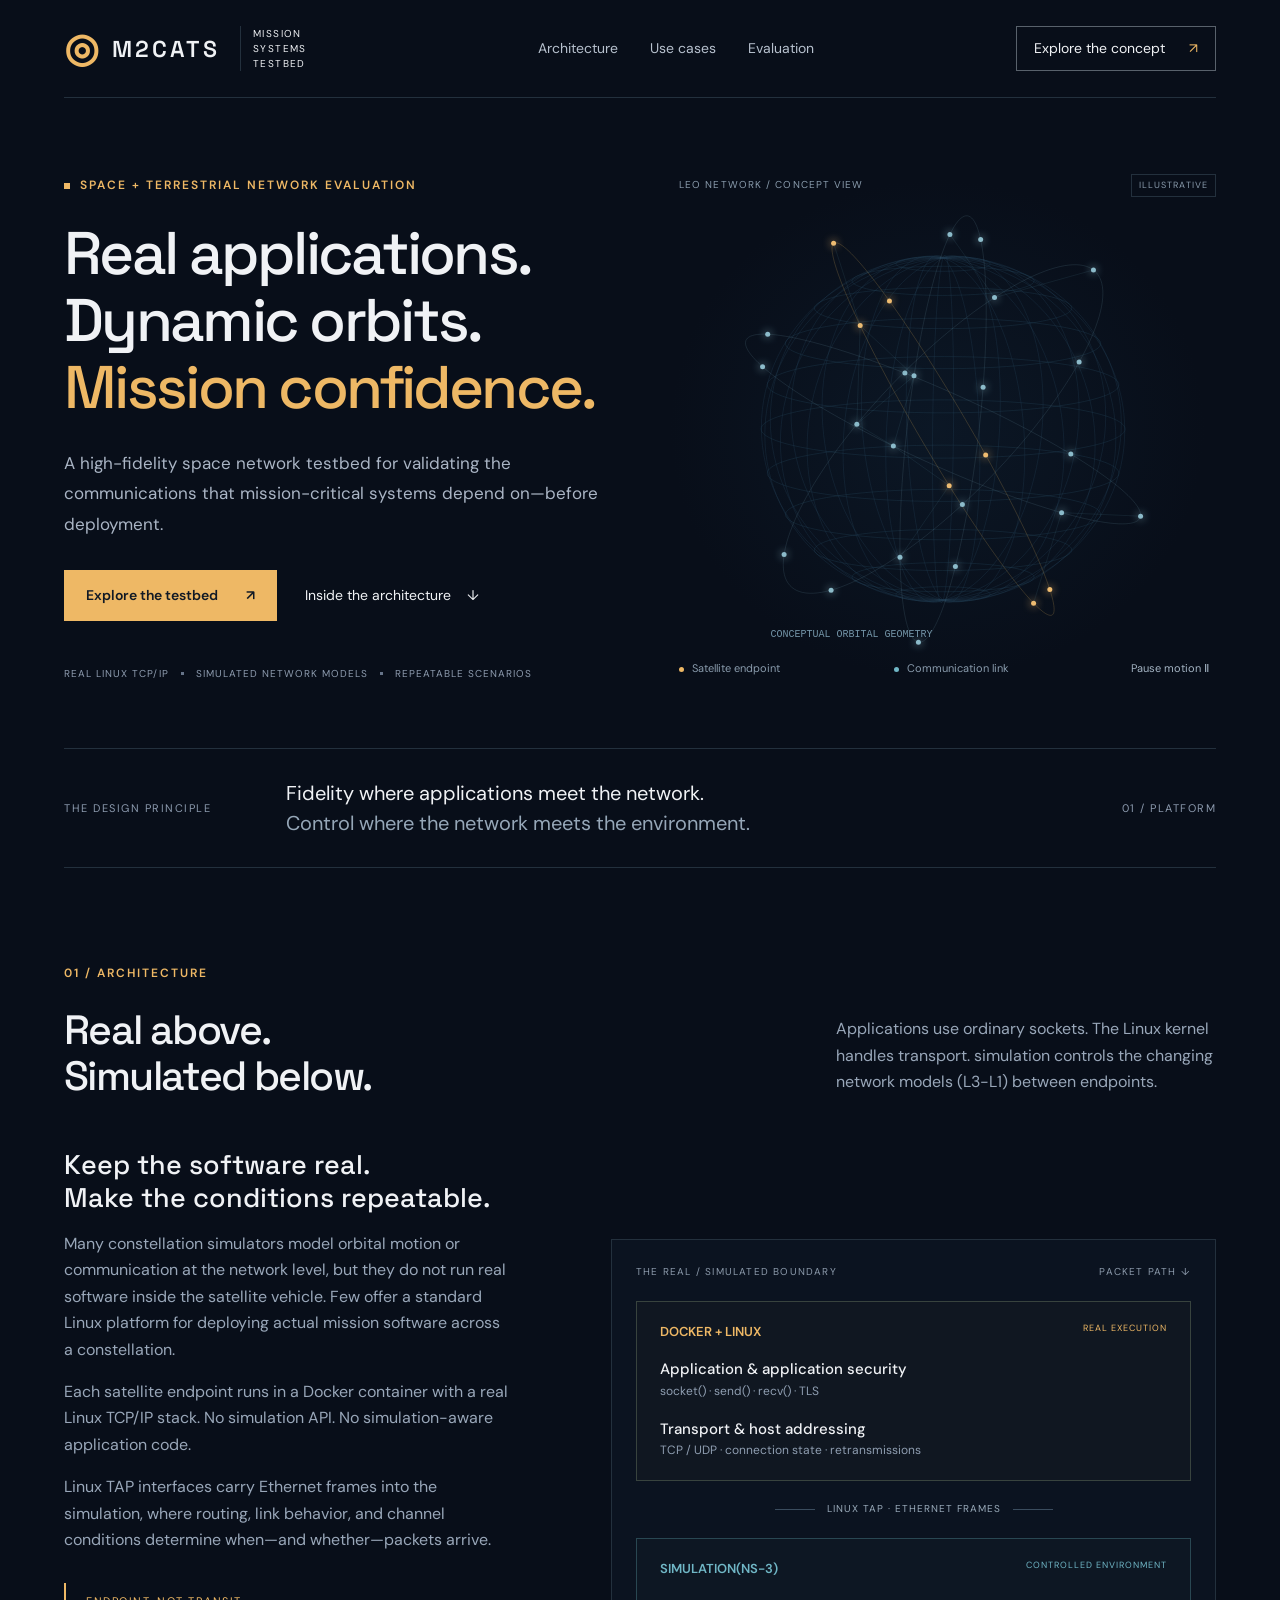
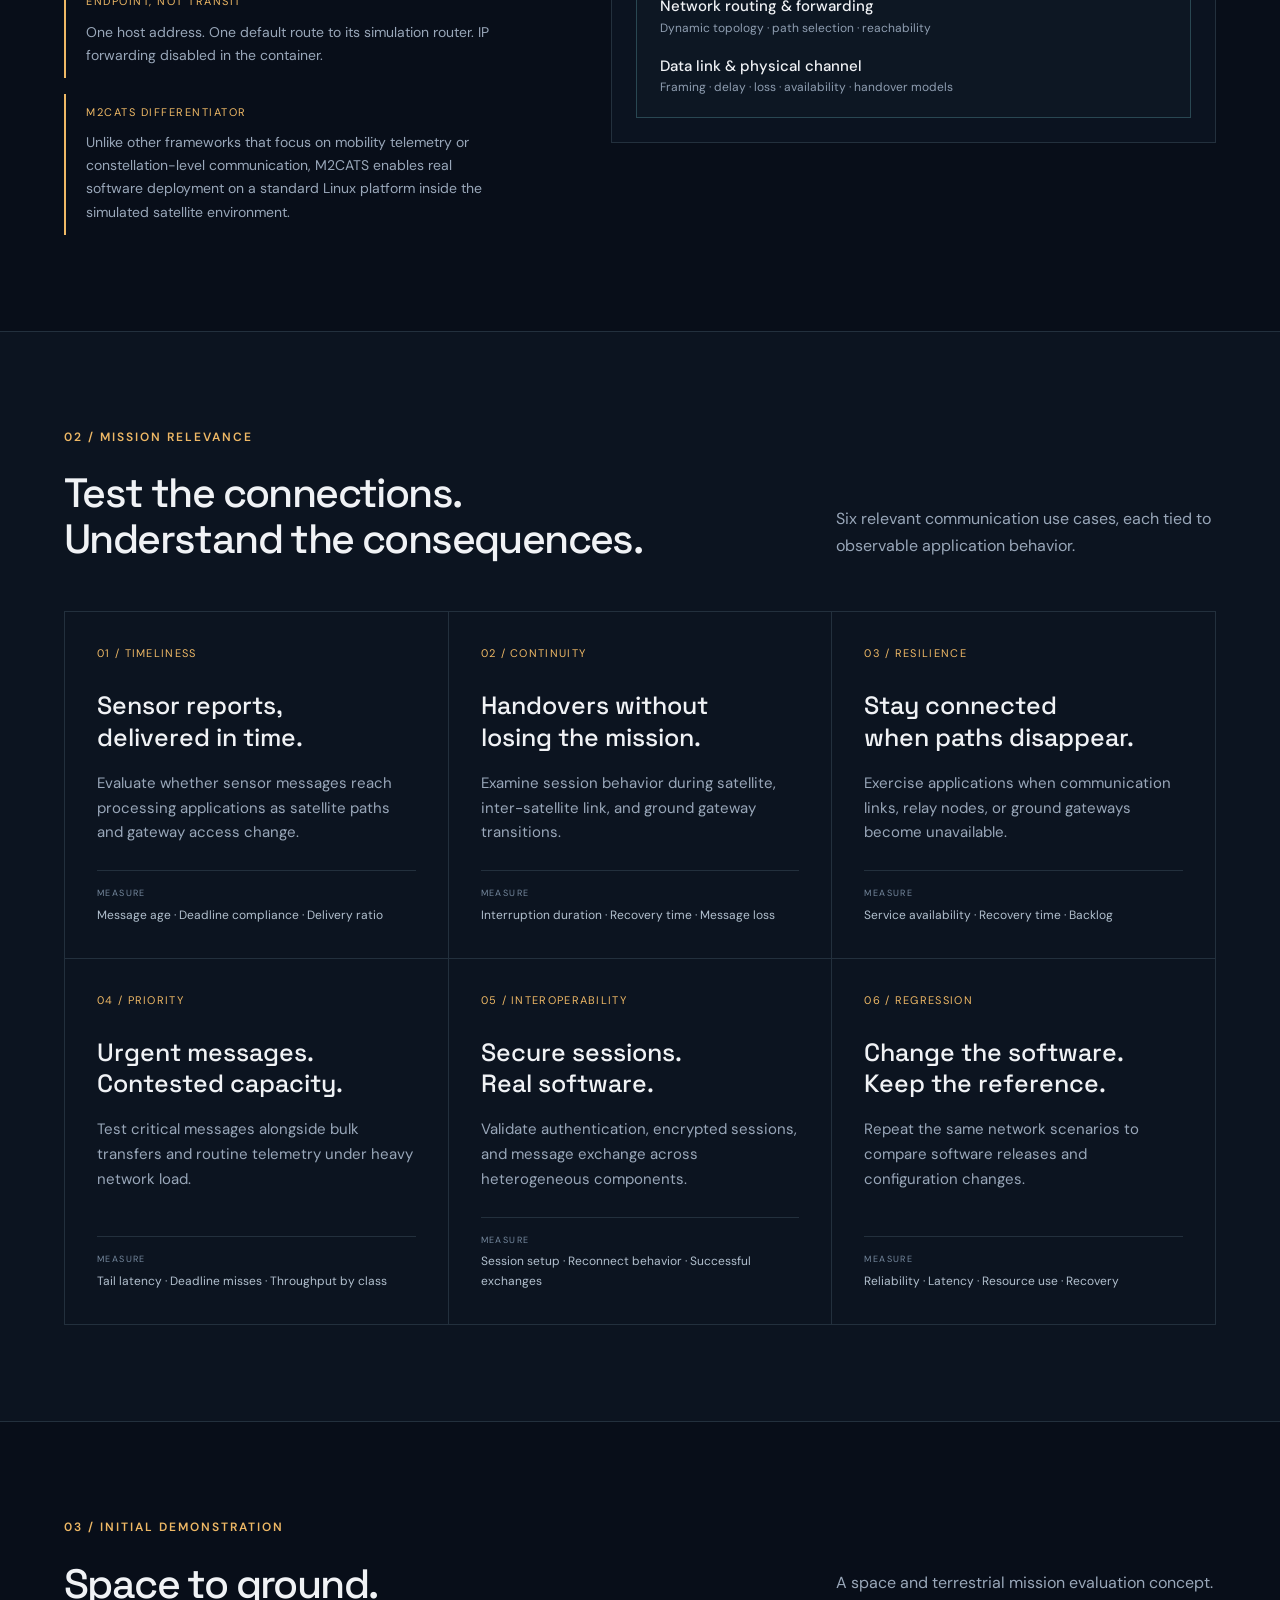
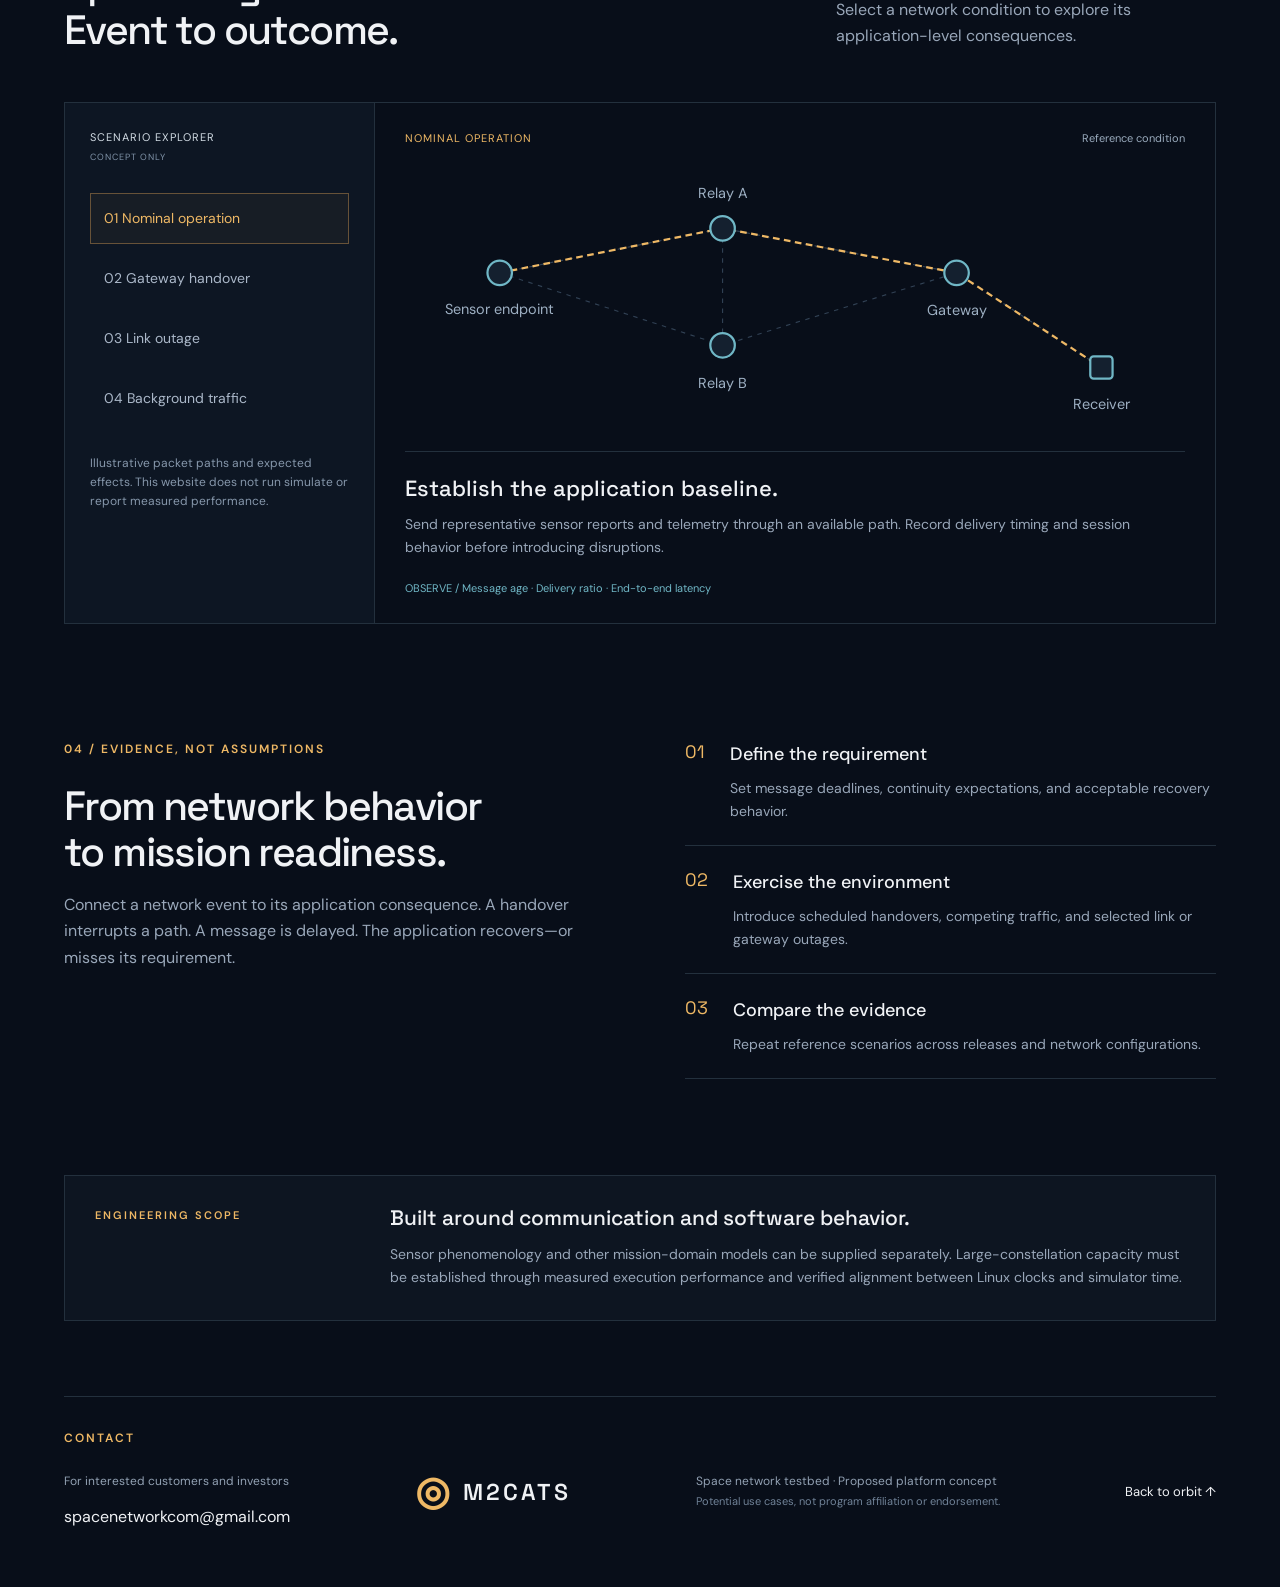
==== commit 854d5332: "Enhance architecture section with detailed explanation of M2CATS differentiators and real software d" ====
--- a/index.html
+++ b/index.html
@@ -3,7 +3,7 @@
 <header><a class="brand" href="#"><span class="brandmark">◎</span> M2CATS<span class="brand-sub">MISSION SYSTEMS TESTBED</span></a><nav aria-label="Main navigation"><a href="#architecture">Architecture</a><a href="#missions">Use cases</a><a href="#evaluation">Evaluation</a></nav><a class="nav-cta" href="#demonstration">Explore the concept <span>↗</span></a></header>
 <main><section class="hero" id="overview"><div class="hero-copy"><div class="eyebrow"><span></span> SPACE + TERRESTRIAL NETWORK EVALUATION</div><h1>Real applications.<br>Dynamic orbits.<br><em>Mission confidence.</em></h1><p class="lead">A high-fidelity space network testbed for validating the communications that mission-critical systems depend on—before deployment.</p><div class="hero-actions"><a class="button" href="#demonstration">Explore the testbed <span>↗</span></a><a class="text-link" href="#architecture">Inside the architecture <span>↓</span></a></div><div class="hero-foot"><span>REAL LINUX TCP/IP</span><i></i><span>SIMULATED NETWORK MODELS</span><i></i><span>REPEATABLE SCENARIOS</span></div></div><div class="orbital-view"><div class="viz-heading"><span>LEO NETWORK / CONCEPT VIEW</span><span class="view-tag">ILLUSTRATIVE</span></div><canvas id="orbit" aria-label="Animated conceptual orbital network showing satellite links around a coordinate globe"></canvas><div class="viz-bottom"><div><span class="key amber"></span> Satellite endpoint</div><div><span class="key cyan"></span> Communication link</div><button id="motion" aria-pressed="false" aria-label="Pause orbital animation">Pause motion Ⅱ</button></div></div></section>
 <div class="principle-strip"><span>THE DESIGN PRINCIPLE</span><p>Fidelity where applications meet the network.<br><strong>Control where the network meets the environment.</strong></p><span class="strip-number">01 / PLATFORM</span></div>
-<section class="section" id="architecture"><div class="section-top"><div><div class="eyebrow">01 / ARCHITECTURE</div><h2>Real above.<br>Simulated below.</h2></div><p>Applications use ordinary sockets. The Linux kernel handles transport. simulation controls the changing network models (L3-L1) between endpoints.</p></div><div class="architecture-grid"><div class="architecture-copy"><h3>Keep the software real.<br>Make the conditions repeatable.</h3><p>Each satellite endpoint runs in a Docker container with a real Linux TCP/IP stack. No simulation API. No simulation-aware application code.</p><p>Linux TAP interfaces carry Ethernet frames into the simulation, where routing, link behavior, and channel conditions determine when—and whether—packets arrive.</p><div class="note"><span>ENDPOINT, NOT TRANSIT</span><p>One host address. One default route to its simulation router. IP forwarding disabled in the container.</p></div></div><div class="stack"><div class="stack-cap"><span>THE REAL / SIMULATED BOUNDARY</span><span>PACKET PATH ↓</span></div><div class="stack-block real"><div class="stack-label">DOCKER + LINUX <span>REAL EXECUTION</span></div><div class="layer"><strong>Application & application security</strong><span>socket() · send() · recv() · TLS</span></div><div class="layer"><strong>Transport & host addressing</strong><span>TCP / UDP · connection state · retransmissions</span></div></div><div class="tap"><span></span> LINUX TAP · ETHERNET FRAMES <span></span></div><div class="stack-block sim"><div class="stack-label">SIMULATION(NS-3) <span>CONTROLLED ENVIRONMENT</span></div><div class="layer"><strong>Network routing & forwarding</strong><span>Dynamic topology · path selection · reachability</span></div><div class="layer"><strong>Data link & physical channel</strong><span>Framing · delay · loss · availability · handover models</span></div></div></div></div></section>
+<section class="section" id="architecture"><div class="section-top"><div><div class="eyebrow">01 / ARCHITECTURE</div><h2>Real above.<br>Simulated below.</h2></div><p>Applications use ordinary sockets. The Linux kernel handles transport. simulation controls the changing network models (L3-L1) between endpoints.</p></div><div class="architecture-grid"><div class="architecture-copy"><h3>Keep the software real.<br>Make the conditions repeatable.</h3><p>Many constellation simulators model orbital motion or communication at the network level, but they do not run real software inside the satellite vehicle. Few offer a standard Linux platform for deploying actual mission software across a constellation.</p><p>Each satellite endpoint runs in a Docker container with a real Linux TCP/IP stack. No simulation API. No simulation-aware application code.</p><p>Linux TAP interfaces carry Ethernet frames into the simulation, where routing, link behavior, and channel conditions determine when—and whether—packets arrive.</p><div class="note"><span>ENDPOINT, NOT TRANSIT</span><p>One host address. One default route to its simulation router. IP forwarding disabled in the container.</p></div><div class="note" style="margin-top:1rem;"><span>M2CATS DIFFERENTIATOR</span><p>Unlike other frameworks that focus on mobility telemetry or constellation-level communication, M2CATS enables real software deployment on a standard Linux platform inside the simulated satellite environment.</p></div></div><div class="stack"><div class="stack-cap"><span>THE REAL / SIMULATED BOUNDARY</span><span>PACKET PATH ↓</span></div><div class="stack-block real"><div class="stack-label">DOCKER + LINUX <span>REAL EXECUTION</span></div><div class="layer"><strong>Application & application security</strong><span>socket() · send() · recv() · TLS</span></div><div class="layer"><strong>Transport & host addressing</strong><span>TCP / UDP · connection state · retransmissions</span></div></div><div class="tap"><span></span> LINUX TAP · ETHERNET FRAMES <span></span></div><div class="stack-block sim"><div class="stack-label">SIMULATION(NS-3) <span>CONTROLLED ENVIRONMENT</span></div><div class="layer"><strong>Network routing & forwarding</strong><span>Dynamic topology · path selection · reachability</span></div><div class="layer"><strong>Data link & physical channel</strong><span>Framing · delay · loss · availability · handover models</span></div></div></div></div></section>
 <section class="mission-section section" id="missions"><div class="section-top"><div><div class="eyebrow">02 / MISSION RELEVANCE</div><h2>Test the connections.<br>Understand the consequences.</h2></div><p>Six relevant communication use cases, each tied to observable application behavior.</p></div><div class="use-grid">
 <article><span class="case-number">01 / TIMELINESS</span><h3>Sensor reports,<br>delivered in time.</h3><p>Evaluate whether sensor messages reach processing applications as satellite paths and gateway access change.</p><div class="measure"><span>MEASURE</span>Message age · Deadline compliance · Delivery ratio</div></article>
 <article><span class="case-number">02 / CONTINUITY</span><h3>Handovers without<br>losing the mission.</h3><p>Examine session behavior during satellite, inter-satellite link, and ground gateway transitions.</p><div class="measure"><span>MEASURE</span>Interruption duration · Recovery time · Message loss</div></article>
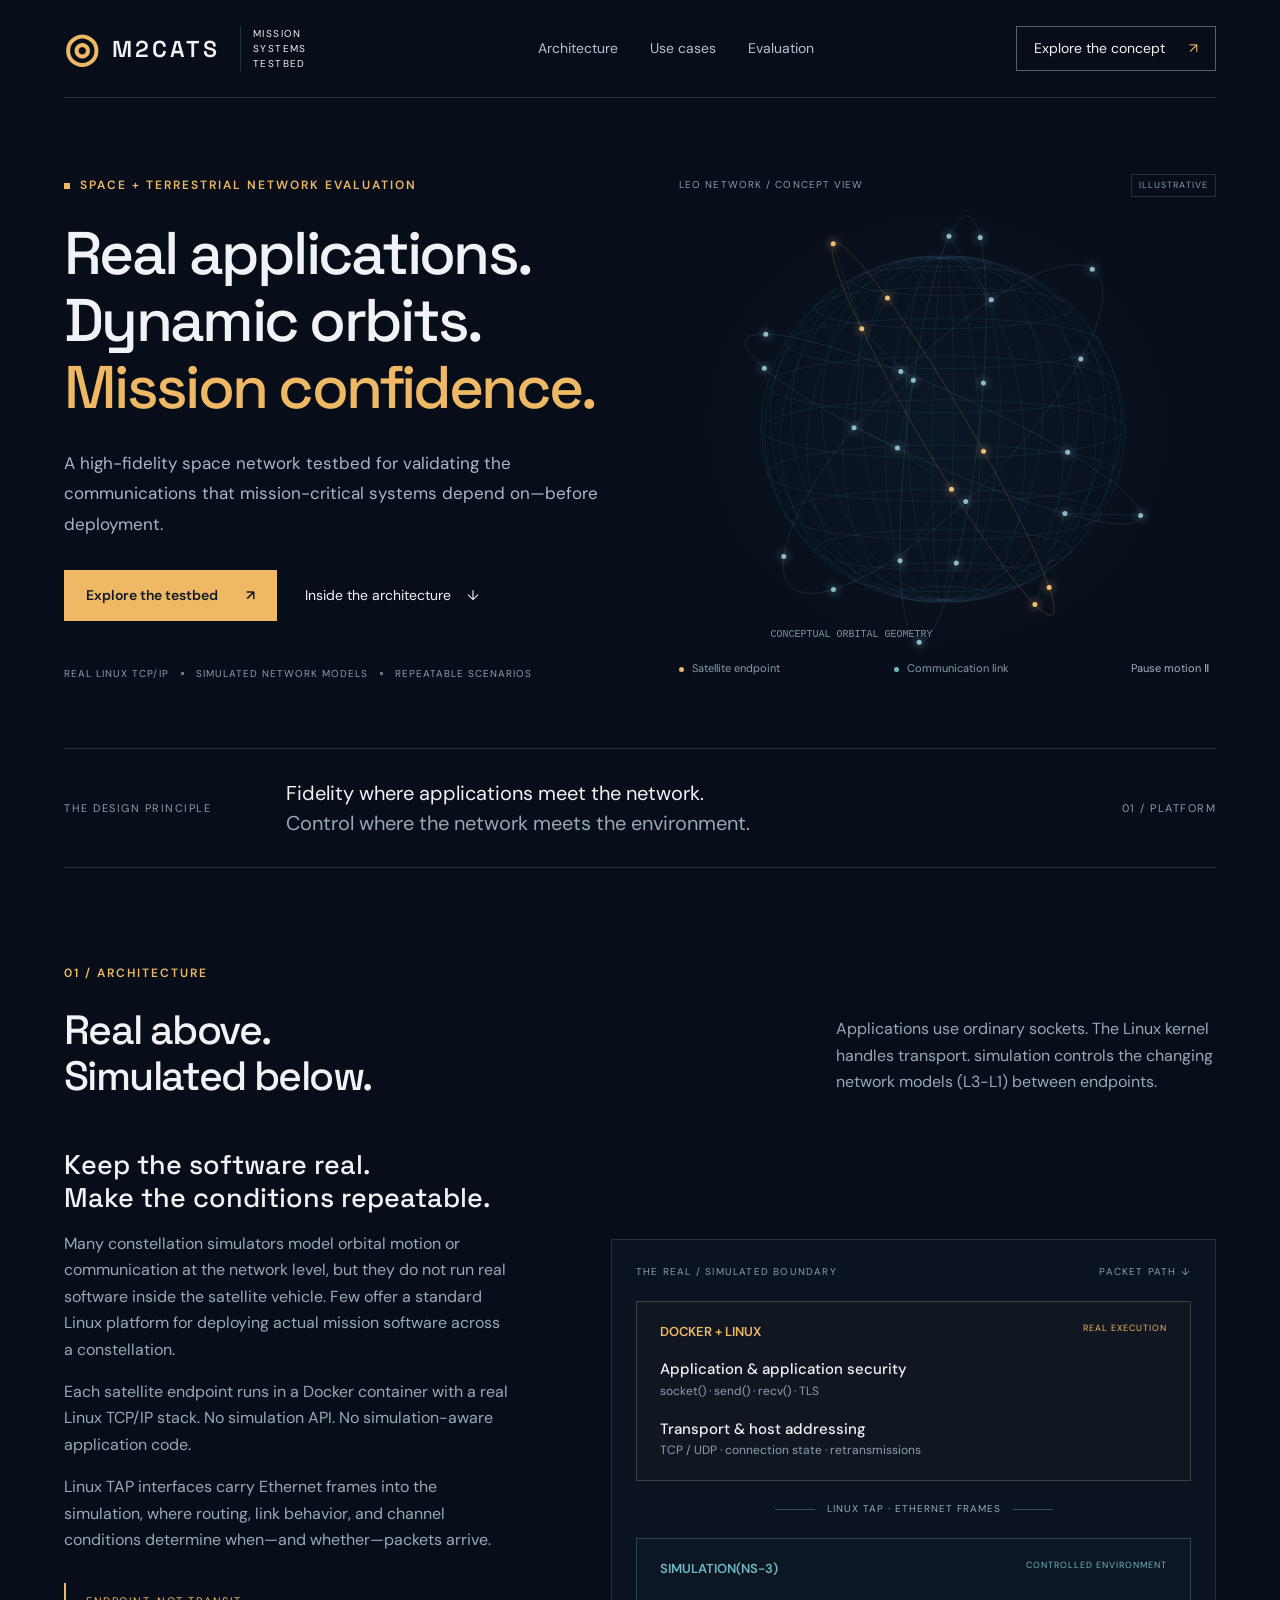
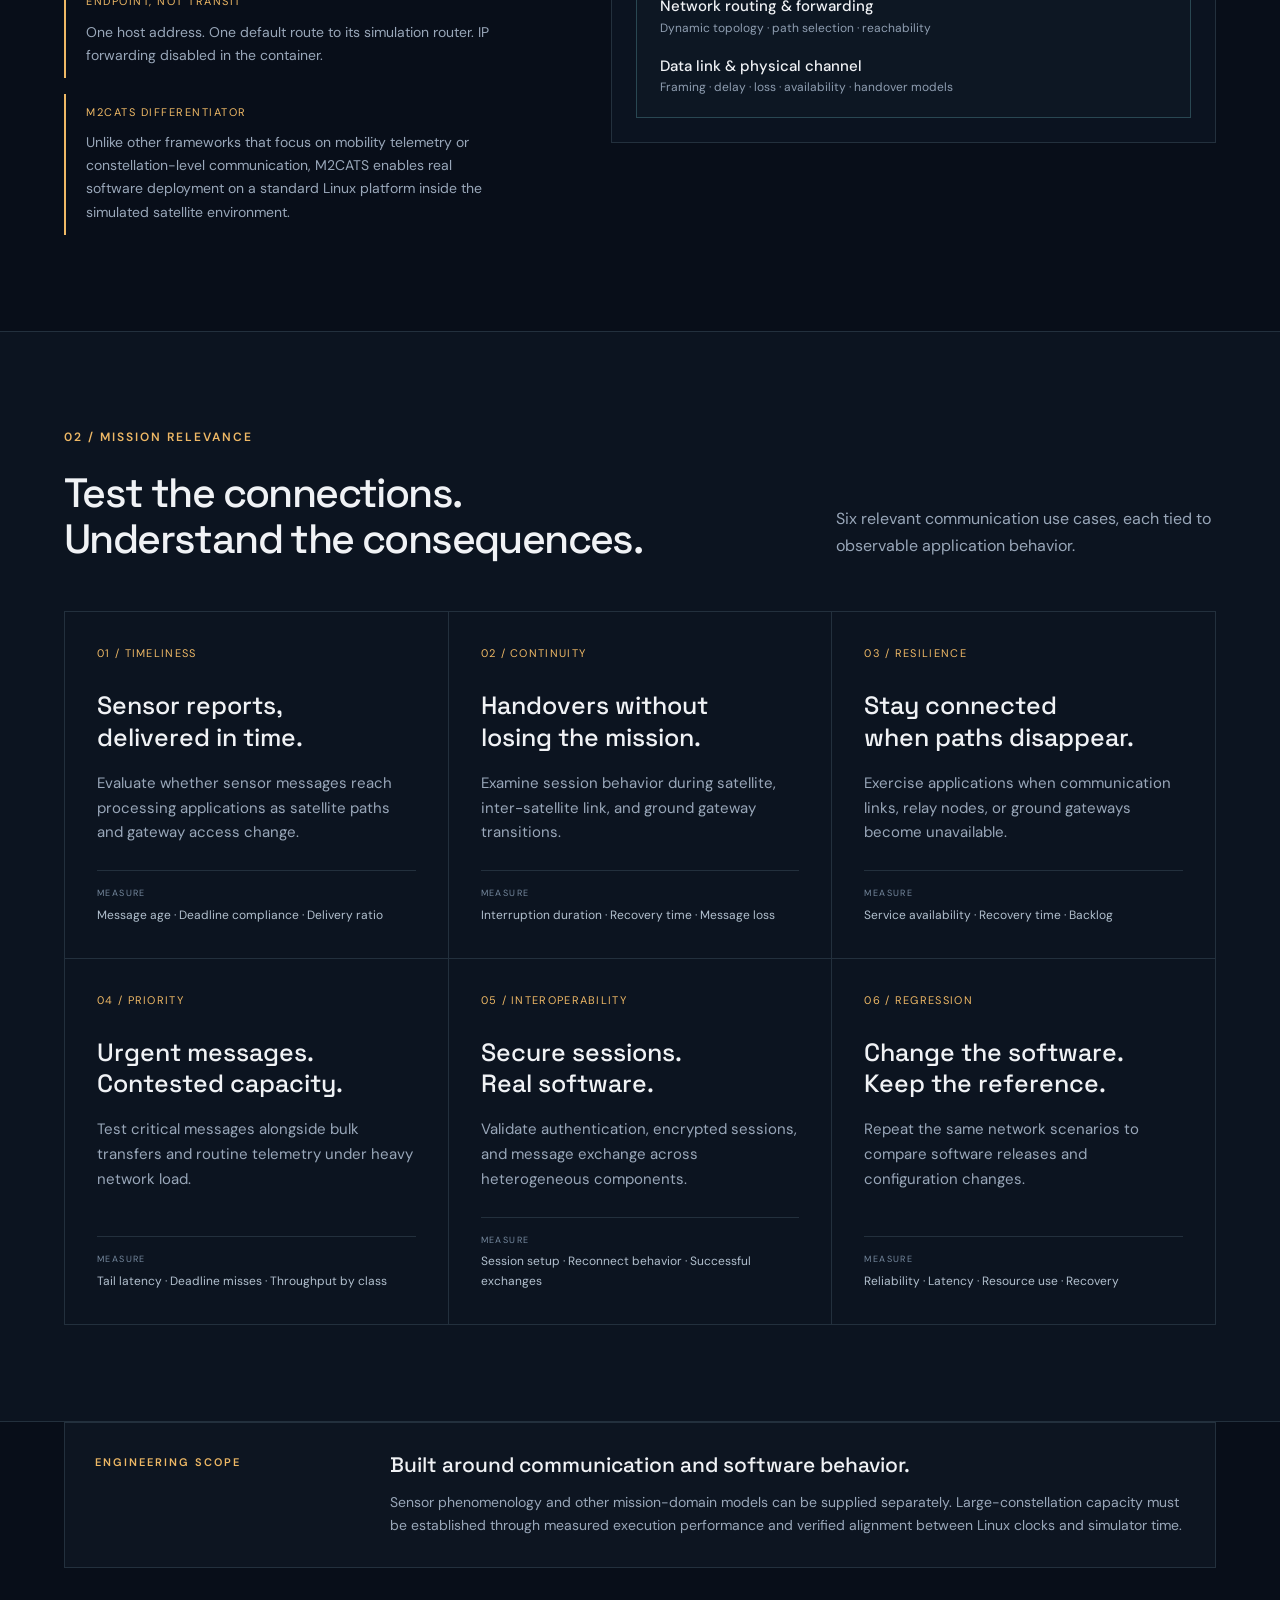
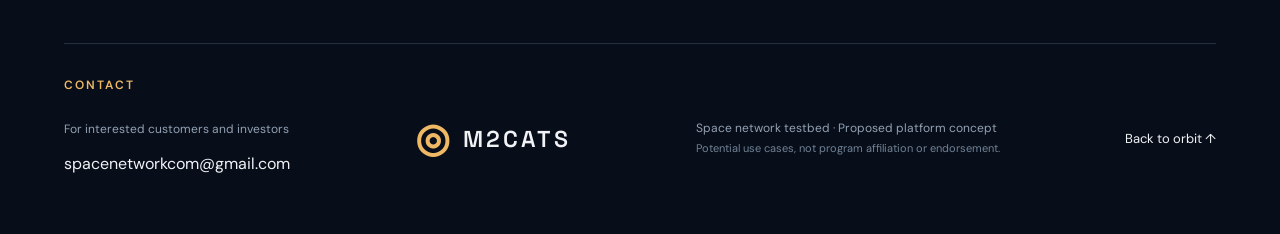
==== commit 71716e5c: "Remove demonstration and evaluation sections from index.html" ====
--- a/index.html
+++ b/index.html
@@ -11,7 +11,5 @@
 <article><span class="case-number">04 / PRIORITY</span><h3>Urgent messages.<br>Contested capacity.</h3><p>Test critical messages alongside bulk transfers and routine telemetry under heavy network load.</p><div class="measure"><span>MEASURE</span>Tail latency · Deadline misses · Throughput by class</div></article>
 <article><span class="case-number">05 / INTEROPERABILITY</span><h3>Secure sessions.<br>Real software.</h3><p>Validate authentication, encrypted sessions, and message exchange across heterogeneous components.</p><div class="measure"><span>MEASURE</span>Session setup · Reconnect behavior · Successful exchanges</div></article>
 <article><span class="case-number">06 / REGRESSION</span><h3>Change the software.<br>Keep the reference.</h3><p>Repeat the same network scenarios to compare software releases and configuration changes.</p><div class="measure"><span>MEASURE</span>Reliability · Latency · Resource use · Recovery</div></article></div></section>
-<section class="section demo-section" id="demonstration"><div class="section-top"><div><div class="eyebrow">03 / INITIAL DEMONSTRATION</div><h2>Space to ground.<br>Event to outcome.</h2></div><p>A space and terrestrial mission evaluation concept. Select a network condition to explore its application-level consequences.</p></div><div class="demo"><div class="demo-controls"><div class="demo-label">SCENARIO EXPLORER <span>CONCEPT ONLY</span></div><div class="scenario-buttons" role="group" aria-label="Network scenario"><button class="active" data-scenario="nominal" aria-pressed="true">01 Nominal operation</button><button data-scenario="handover" aria-pressed="false">02 Gateway handover</button><button data-scenario="outage" aria-pressed="false">03 Link outage</button><button data-scenario="congestion" aria-pressed="false">04 Background traffic</button></div><p class="demo-disclaimer">Illustrative packet paths and expected effects. This website does not run simulate or report measured performance.</p></div><div class="scenario-content"><div class="scenario-top"><span id="scenario-title">NOMINAL OPERATION</span><span id="scenario-status">Reference condition</span></div><svg class="network-diagram" viewBox="0 0 700 230" role="img" aria-labelledby="diagram-title"><title id="diagram-title">Conceptual sensor-to-receiver packet path</title><g class="base-links"><path d="M85 95 L285 55 L495 95 L625 180"/><path d="M85 95 L285 160 L495 95"/><path d="M285 55 L285 160"/></g><path id="route" d="M85 95 L285 55 L495 95 L625 180"/><path id="failed" d="M285 55 L495 95"/><g class="nodes"><circle cx="85" cy="95" r="11"/><circle cx="285" cy="55" r="11"/><circle cx="285" cy="160" r="11"/><circle cx="495" cy="95" r="11"/><rect x="615" y="170" width="20" height="20" rx="3"/></g><g class="node-labels"><text x="85" y="132">Sensor endpoint</text><text x="285" y="28">Relay A</text><text x="285" y="198">Relay B</text><text x="495" y="133">Gateway</text><text x="625" y="217">Receiver</text></g></svg><div class="scenario-description" aria-live="polite"><h3 id="effect-title">Establish the application baseline.</h3><p id="effect-copy">Send representative sensor reports and telemetry through an available path. Record delivery timing and session behavior before introducing disruptions.</p><div id="effect-measure">OBSERVE / Message age · Delivery ratio · End-to-end latency</div></div></div></div></section>
-<section class="section evaluation" id="evaluation"><div><div class="eyebrow">04 / EVIDENCE, NOT ASSUMPTIONS</div><h2>From network behavior<br>to mission readiness.</h2><p>Connect a network event to its application consequence. A handover interrupts a path. A message is delayed. The application recovers—or misses its requirement.</p></div><div class="evaluation-steps"><div><span>01</span><p><strong>Define the requirement</strong>Set message deadlines, continuity expectations, and acceptable recovery behavior.</p></div><div><span>02</span><p><strong>Exercise the environment</strong>Introduce scheduled handovers, competing traffic, and selected link or gateway outages.</p></div><div><span>03</span><p><strong>Compare the evidence</strong>Repeat reference scenarios across releases and network configurations.</p></div></div></section>
 <section class="scope"><div class="eyebrow">ENGINEERING SCOPE</div><div><h3>Built around communication and software behavior.</h3><p>Sensor phenomenology and other mission-domain models can be supplied separately. Large-constellation capacity must be established through measured execution performance and verified alignment between Linux clocks and simulator time.</p></div></section>
 </main><footer><div class="contact-info" style="margin-bottom:1.5rem;"><div class="eyebrow">CONTACT</div><p>For interested customers and investors</p><a href="mailto:spacenetworkcom@gmail.com">spacenetworkcom@gmail.com</a></div><a class="brand" href="#"><span class="brandmark">◎</span> M2CATS</a><p>Space network testbed · Proposed platform concept<br><span>Potential use cases, not program affiliation or endorsement.</span></p><a href="#overview">Back to orbit ↑</a></footer><script src="app.js"></script></body></html>
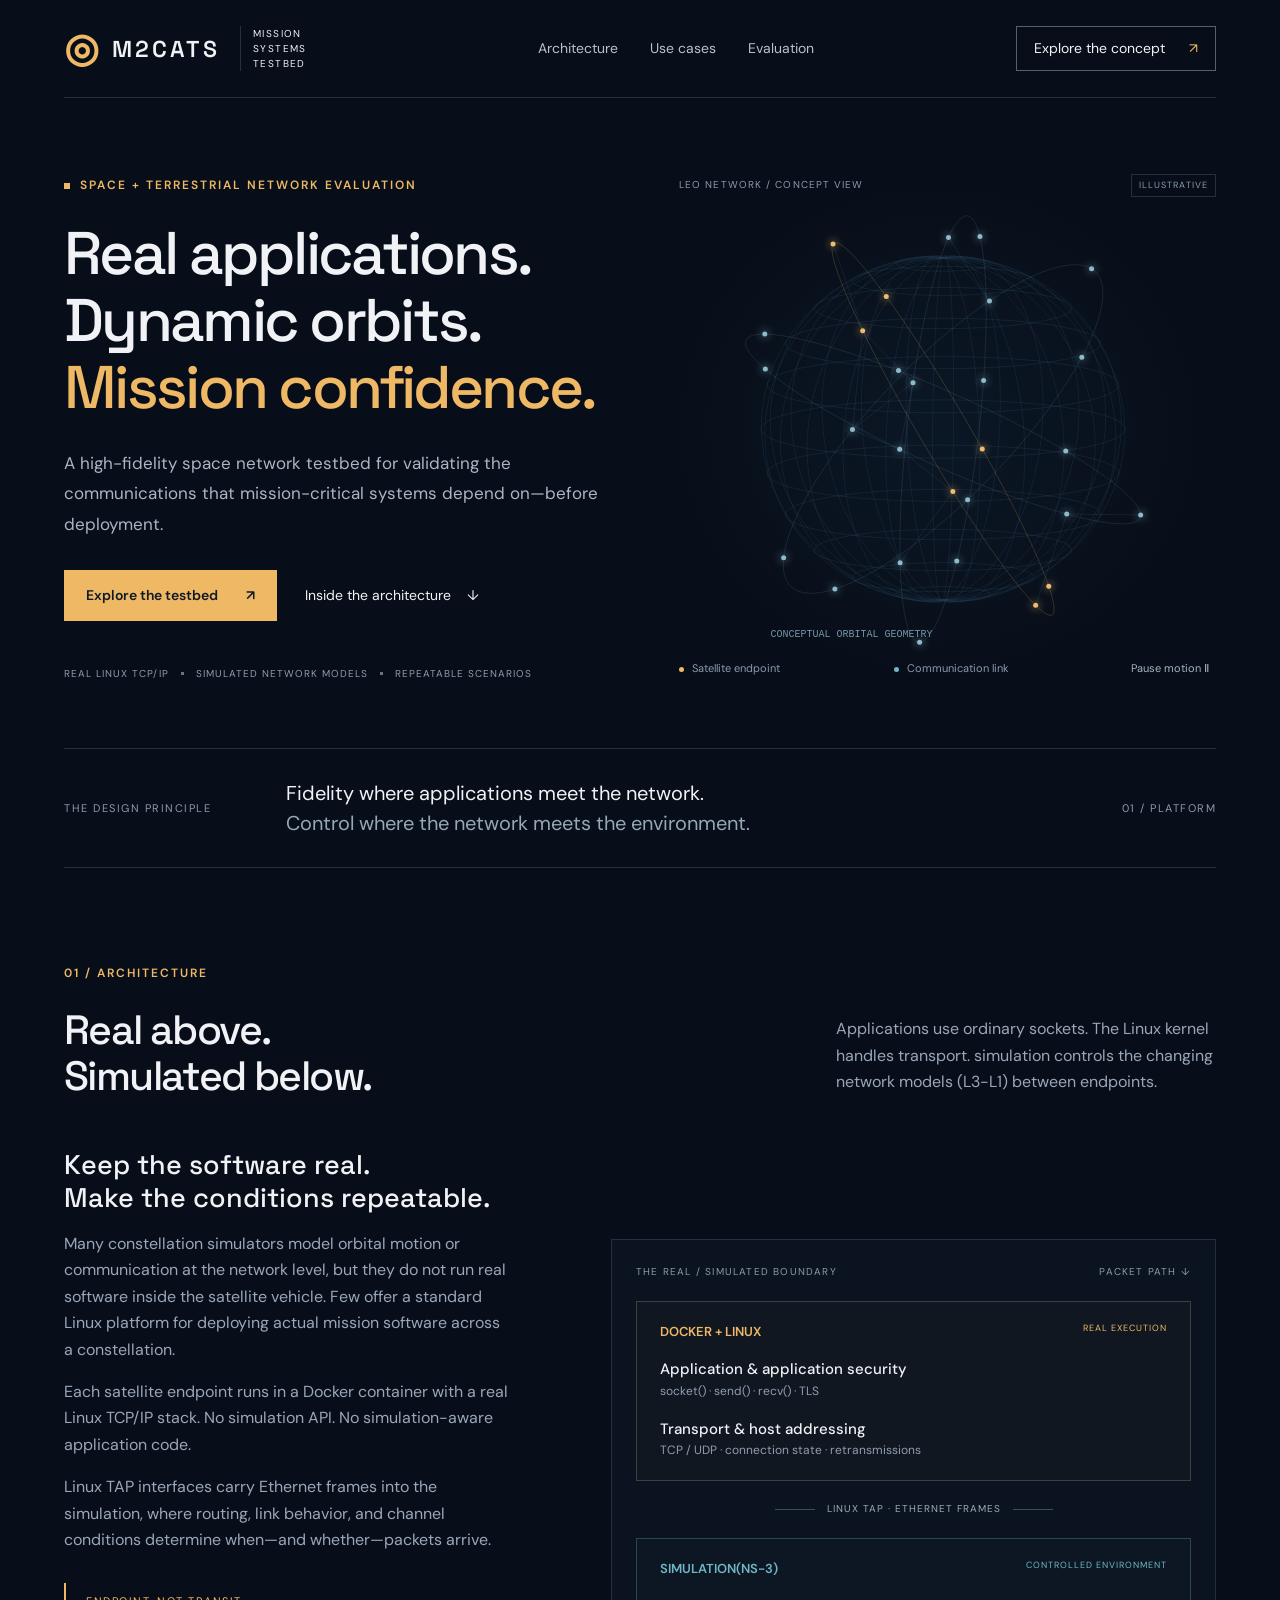
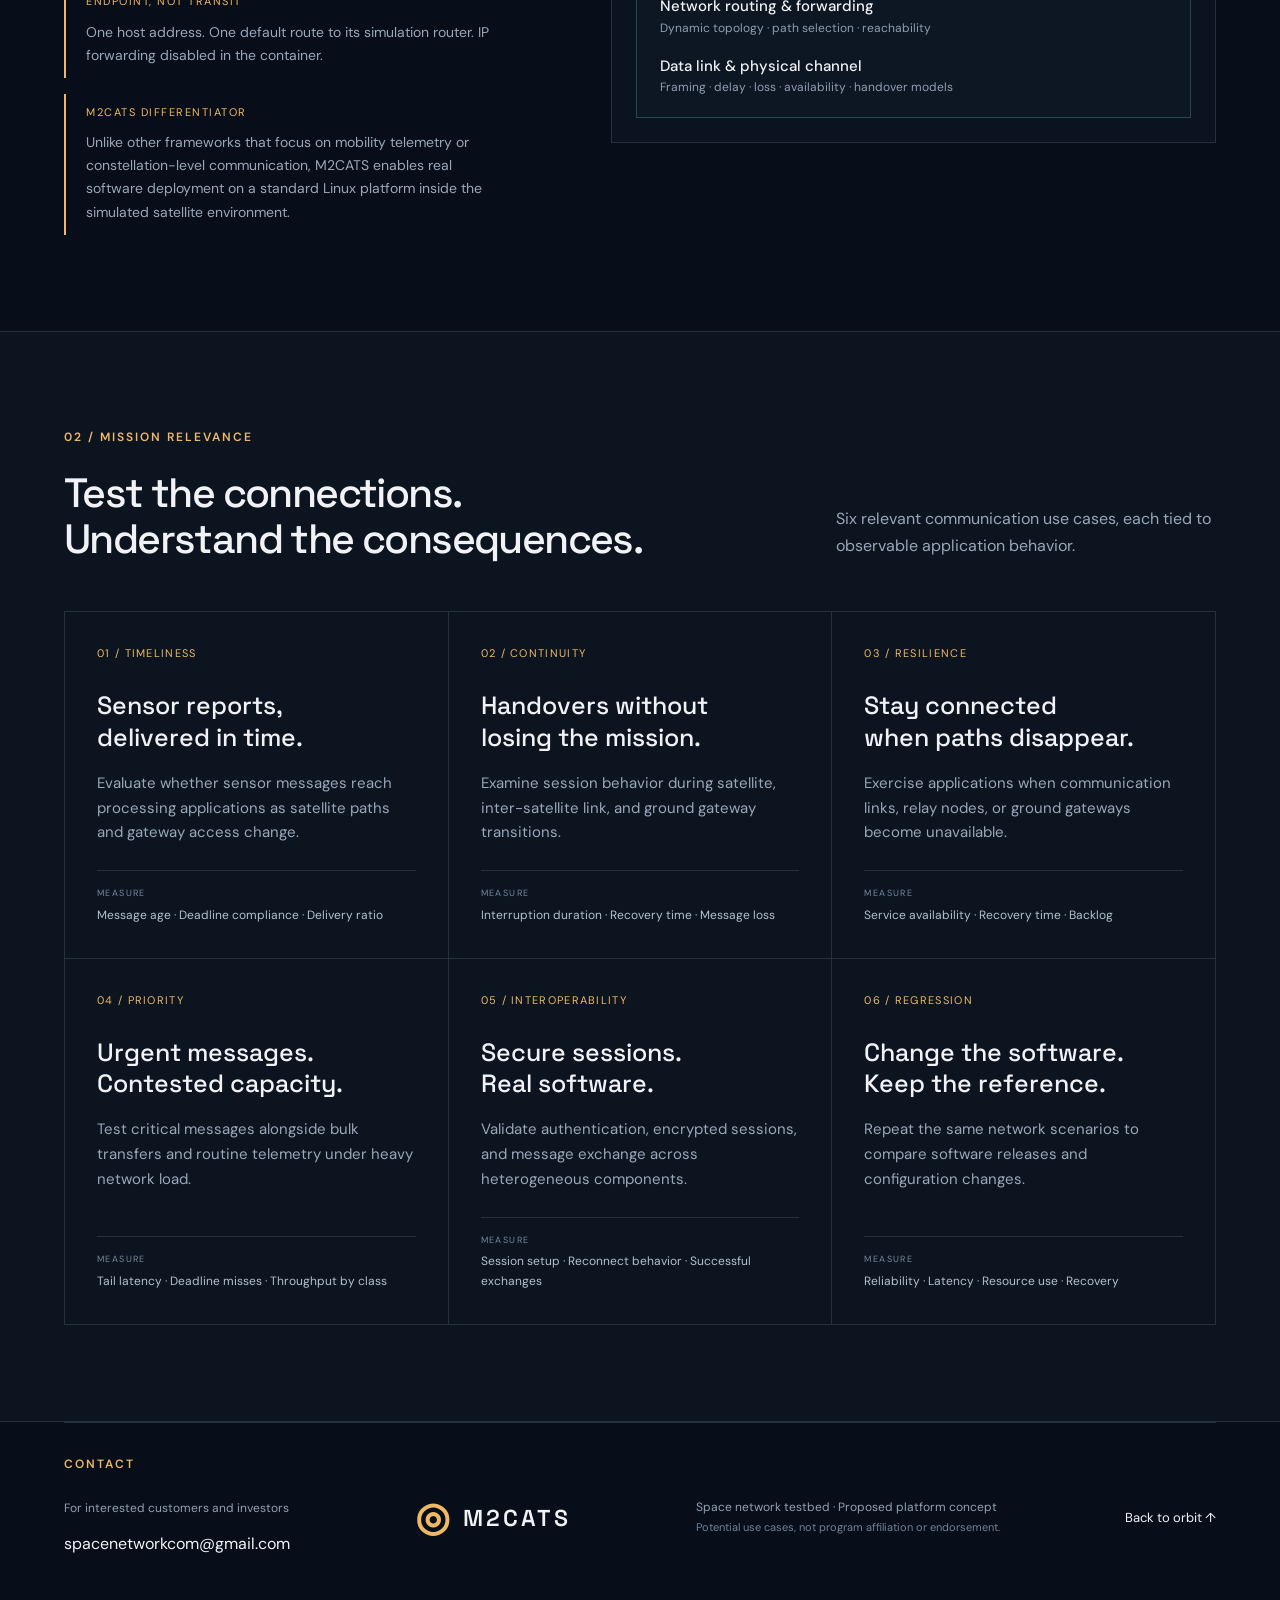
==== commit cfa6982e: "Remove engineering scope section from index.html" ====
--- a/index.html
+++ b/index.html
@@ -11,5 +11,4 @@
 <article><span class="case-number">04 / PRIORITY</span><h3>Urgent messages.<br>Contested capacity.</h3><p>Test critical messages alongside bulk transfers and routine telemetry under heavy network load.</p><div class="measure"><span>MEASURE</span>Tail latency · Deadline misses · Throughput by class</div></article>
 <article><span class="case-number">05 / INTEROPERABILITY</span><h3>Secure sessions.<br>Real software.</h3><p>Validate authentication, encrypted sessions, and message exchange across heterogeneous components.</p><div class="measure"><span>MEASURE</span>Session setup · Reconnect behavior · Successful exchanges</div></article>
 <article><span class="case-number">06 / REGRESSION</span><h3>Change the software.<br>Keep the reference.</h3><p>Repeat the same network scenarios to compare software releases and configuration changes.</p><div class="measure"><span>MEASURE</span>Reliability · Latency · Resource use · Recovery</div></article></div></section>
-<section class="scope"><div class="eyebrow">ENGINEERING SCOPE</div><div><h3>Built around communication and software behavior.</h3><p>Sensor phenomenology and other mission-domain models can be supplied separately. Large-constellation capacity must be established through measured execution performance and verified alignment between Linux clocks and simulator time.</p></div></section>
 </main><footer><div class="contact-info" style="margin-bottom:1.5rem;"><div class="eyebrow">CONTACT</div><p>For interested customers and investors</p><a href="mailto:spacenetworkcom@gmail.com">spacenetworkcom@gmail.com</a></div><a class="brand" href="#"><span class="brandmark">◎</span> M2CATS</a><p>Space network testbed · Proposed platform concept<br><span>Potential use cases, not program affiliation or endorsement.</span></p><a href="#overview">Back to orbit ↑</a></footer><script src="app.js"></script></body></html>
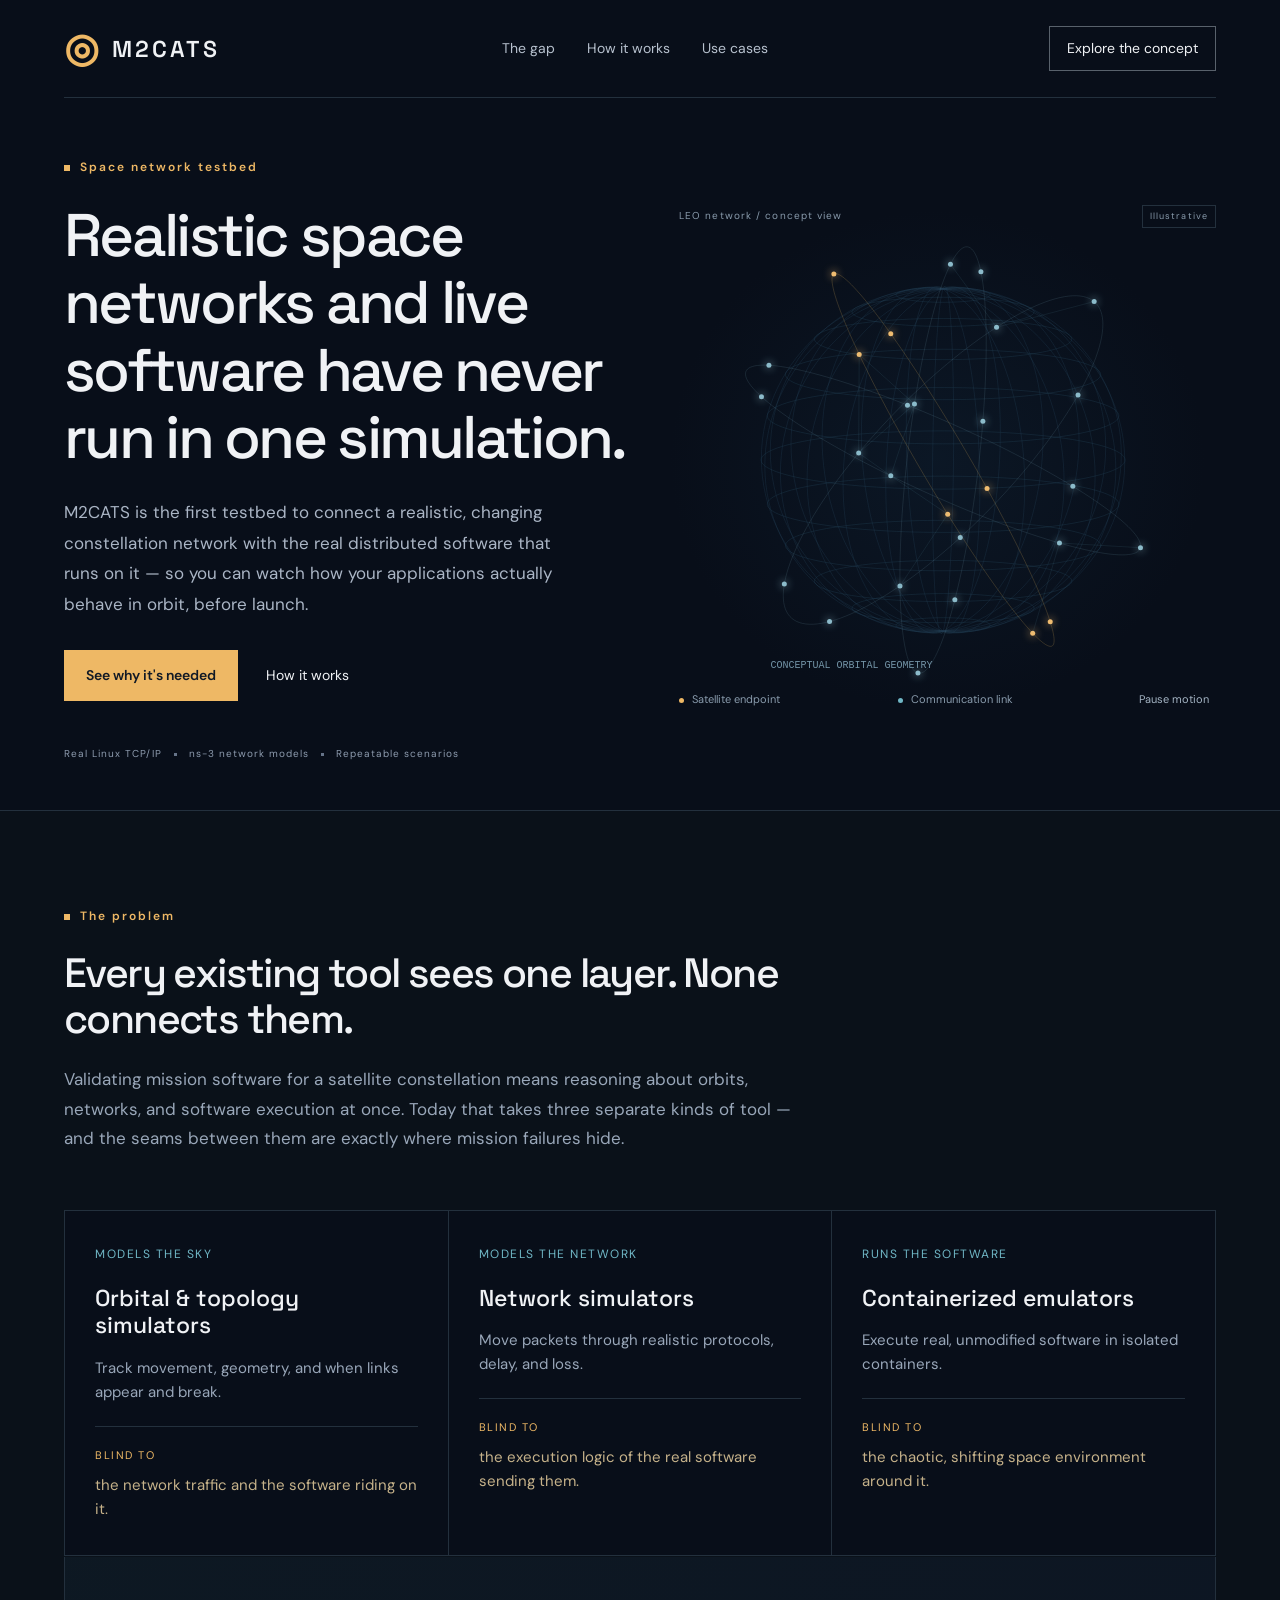
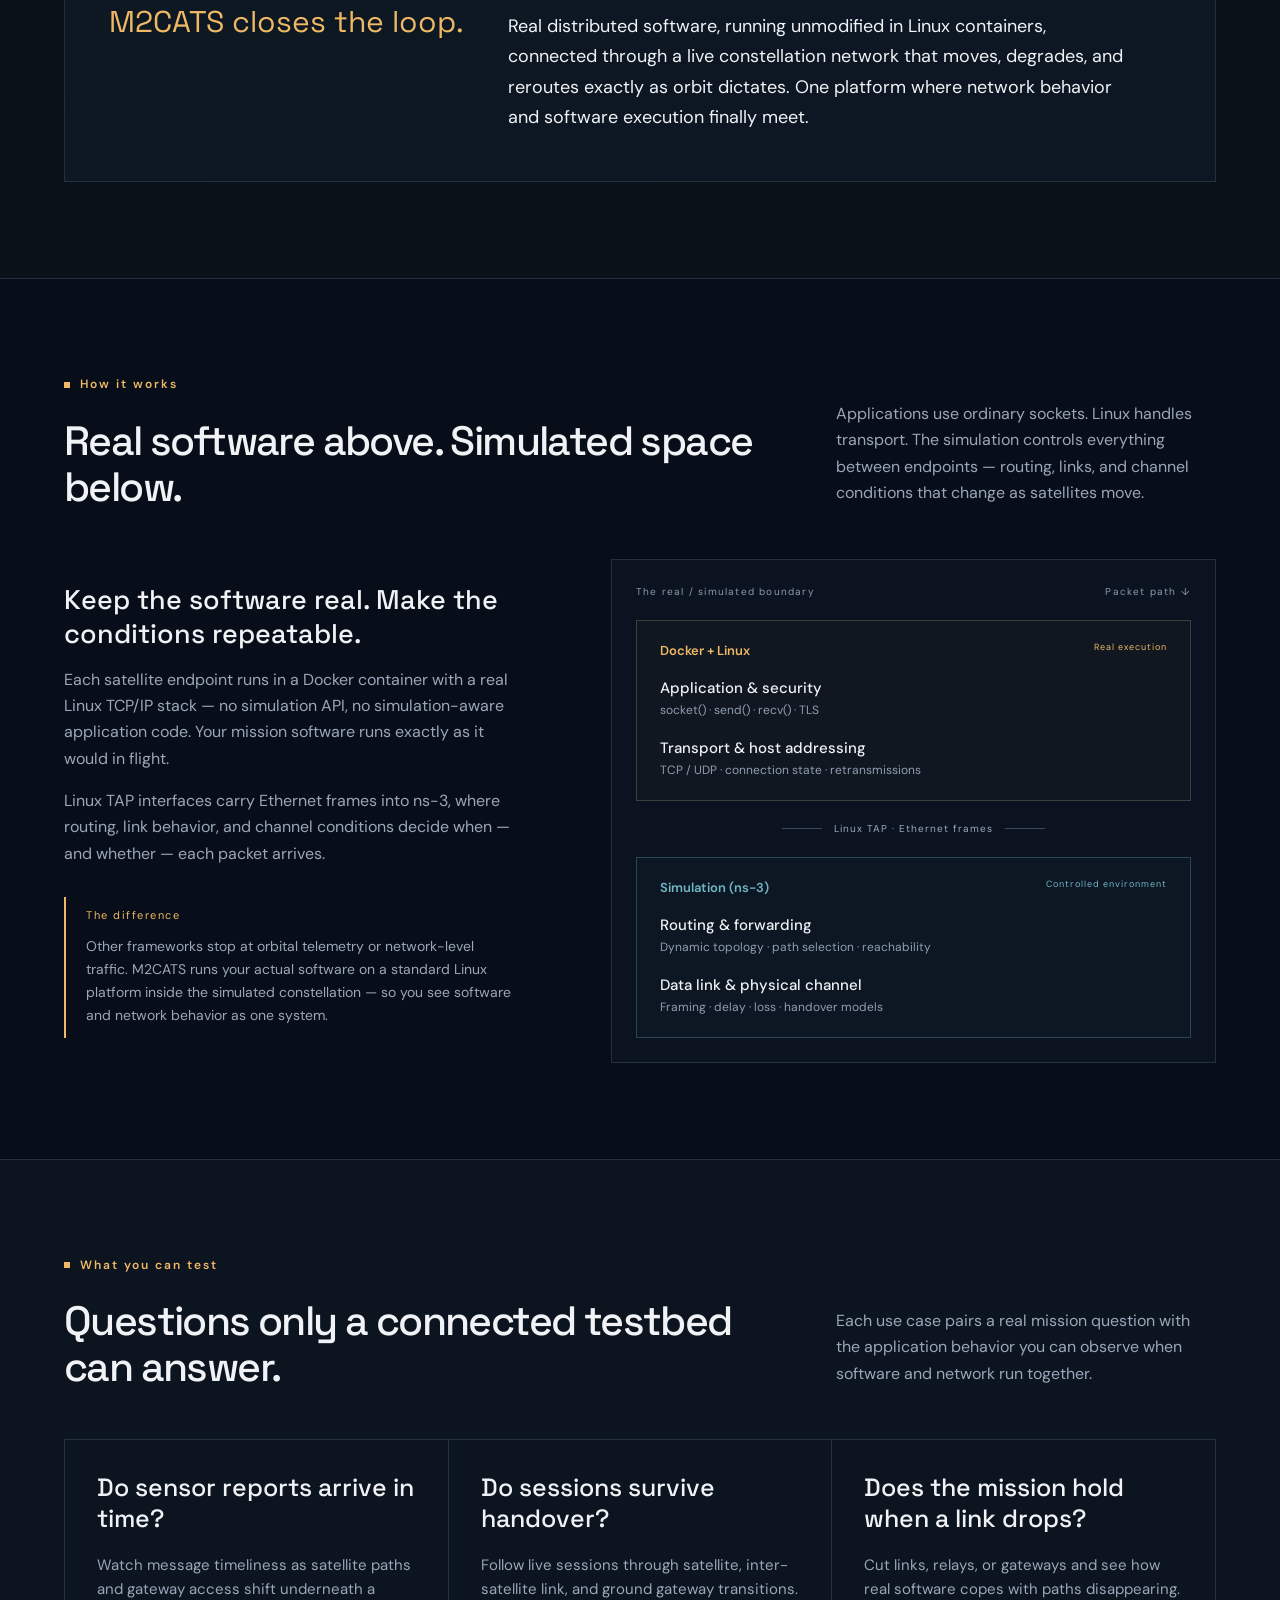
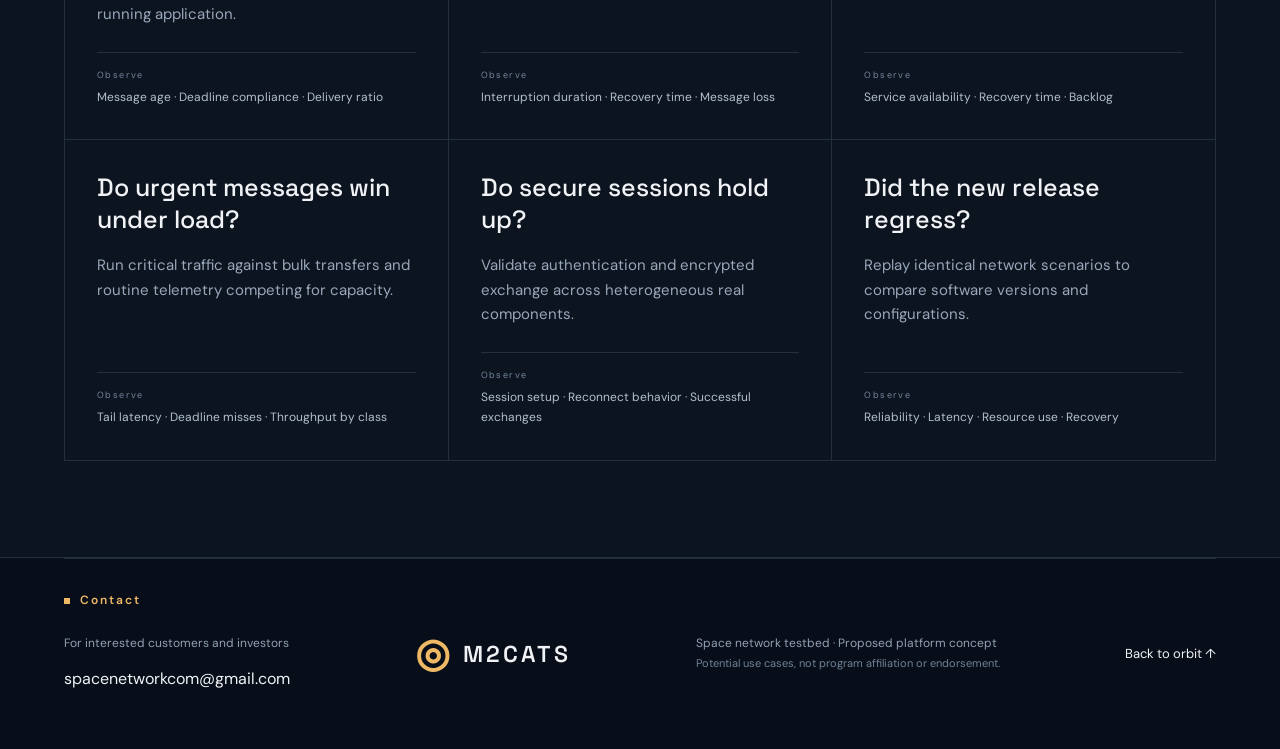
==== commit 1efc0b63: "Refactor index.html and style.css for improved structure and design; add gap section to highlight th" ====
--- a/index.html
+++ b/index.html
@@ -1,14 +1,178 @@
 <!doctype html>
-<html lang="en"><head><meta charset="utf-8"><meta name="viewport" content="width=device-width,initial-scale=1"><title>M2CATS | High-Fidelity Space Network Testbed</title><meta name="description" content="Validate mission-critical communications with real applications, Linux networking, and a controlled simulated satellite environment."><link rel="icon" href="data:image/svg+xml,%3Csvg xmlns='http://www.w3.org/2000/svg' viewBox='0 0 32 32'%3E%3Ccircle cx='16' cy='16' r='9' fill='none' stroke='%23edb660' stroke-width='2'/%3E%3Cellipse cx='16' cy='16' rx='15' ry='5' transform='rotate(-40 16 16)' fill='none' stroke='%23edb660' stroke-width='2'/%3E%3C/svg%3E"><link rel="stylesheet" href="style.css"></head><body>
-<header><a class="brand" href="#"><span class="brandmark">◎</span> M2CATS<span class="brand-sub">MISSION SYSTEMS TESTBED</span></a><nav aria-label="Main navigation"><a href="#architecture">Architecture</a><a href="#missions">Use cases</a><a href="#evaluation">Evaluation</a></nav><a class="nav-cta" href="#demonstration">Explore the concept <span>↗</span></a></header>
-<main><section class="hero" id="overview"><div class="hero-copy"><div class="eyebrow"><span></span> SPACE + TERRESTRIAL NETWORK EVALUATION</div><h1>Real applications.<br>Dynamic orbits.<br><em>Mission confidence.</em></h1><p class="lead">A high-fidelity space network testbed for validating the communications that mission-critical systems depend on—before deployment.</p><div class="hero-actions"><a class="button" href="#demonstration">Explore the testbed <span>↗</span></a><a class="text-link" href="#architecture">Inside the architecture <span>↓</span></a></div><div class="hero-foot"><span>REAL LINUX TCP/IP</span><i></i><span>SIMULATED NETWORK MODELS</span><i></i><span>REPEATABLE SCENARIOS</span></div></div><div class="orbital-view"><div class="viz-heading"><span>LEO NETWORK / CONCEPT VIEW</span><span class="view-tag">ILLUSTRATIVE</span></div><canvas id="orbit" aria-label="Animated conceptual orbital network showing satellite links around a coordinate globe"></canvas><div class="viz-bottom"><div><span class="key amber"></span> Satellite endpoint</div><div><span class="key cyan"></span> Communication link</div><button id="motion" aria-pressed="false" aria-label="Pause orbital animation">Pause motion Ⅱ</button></div></div></section>
-<div class="principle-strip"><span>THE DESIGN PRINCIPLE</span><p>Fidelity where applications meet the network.<br><strong>Control where the network meets the environment.</strong></p><span class="strip-number">01 / PLATFORM</span></div>
-<section class="section" id="architecture"><div class="section-top"><div><div class="eyebrow">01 / ARCHITECTURE</div><h2>Real above.<br>Simulated below.</h2></div><p>Applications use ordinary sockets. The Linux kernel handles transport. simulation controls the changing network models (L3-L1) between endpoints.</p></div><div class="architecture-grid"><div class="architecture-copy"><h3>Keep the software real.<br>Make the conditions repeatable.</h3><p>Many constellation simulators model orbital motion or communication at the network level, but they do not run real software inside the satellite vehicle. Few offer a standard Linux platform for deploying actual mission software across a constellation.</p><p>Each satellite endpoint runs in a Docker container with a real Linux TCP/IP stack. No simulation API. No simulation-aware application code.</p><p>Linux TAP interfaces carry Ethernet frames into the simulation, where routing, link behavior, and channel conditions determine when—and whether—packets arrive.</p><div class="note"><span>ENDPOINT, NOT TRANSIT</span><p>One host address. One default route to its simulation router. IP forwarding disabled in the container.</p></div><div class="note" style="margin-top:1rem;"><span>M2CATS DIFFERENTIATOR</span><p>Unlike other frameworks that focus on mobility telemetry or constellation-level communication, M2CATS enables real software deployment on a standard Linux platform inside the simulated satellite environment.</p></div></div><div class="stack"><div class="stack-cap"><span>THE REAL / SIMULATED BOUNDARY</span><span>PACKET PATH ↓</span></div><div class="stack-block real"><div class="stack-label">DOCKER + LINUX <span>REAL EXECUTION</span></div><div class="layer"><strong>Application & application security</strong><span>socket() · send() · recv() · TLS</span></div><div class="layer"><strong>Transport & host addressing</strong><span>TCP / UDP · connection state · retransmissions</span></div></div><div class="tap"><span></span> LINUX TAP · ETHERNET FRAMES <span></span></div><div class="stack-block sim"><div class="stack-label">SIMULATION(NS-3) <span>CONTROLLED ENVIRONMENT</span></div><div class="layer"><strong>Network routing & forwarding</strong><span>Dynamic topology · path selection · reachability</span></div><div class="layer"><strong>Data link & physical channel</strong><span>Framing · delay · loss · availability · handover models</span></div></div></div></div></section>
-<section class="mission-section section" id="missions"><div class="section-top"><div><div class="eyebrow">02 / MISSION RELEVANCE</div><h2>Test the connections.<br>Understand the consequences.</h2></div><p>Six relevant communication use cases, each tied to observable application behavior.</p></div><div class="use-grid">
-<article><span class="case-number">01 / TIMELINESS</span><h3>Sensor reports,<br>delivered in time.</h3><p>Evaluate whether sensor messages reach processing applications as satellite paths and gateway access change.</p><div class="measure"><span>MEASURE</span>Message age · Deadline compliance · Delivery ratio</div></article>
-<article><span class="case-number">02 / CONTINUITY</span><h3>Handovers without<br>losing the mission.</h3><p>Examine session behavior during satellite, inter-satellite link, and ground gateway transitions.</p><div class="measure"><span>MEASURE</span>Interruption duration · Recovery time · Message loss</div></article>
-<article><span class="case-number">03 / RESILIENCE</span><h3>Stay connected<br>when paths disappear.</h3><p>Exercise applications when communication links, relay nodes, or ground gateways become unavailable.</p><div class="measure"><span>MEASURE</span>Service availability · Recovery time · Backlog</div></article>
-<article><span class="case-number">04 / PRIORITY</span><h3>Urgent messages.<br>Contested capacity.</h3><p>Test critical messages alongside bulk transfers and routine telemetry under heavy network load.</p><div class="measure"><span>MEASURE</span>Tail latency · Deadline misses · Throughput by class</div></article>
-<article><span class="case-number">05 / INTEROPERABILITY</span><h3>Secure sessions.<br>Real software.</h3><p>Validate authentication, encrypted sessions, and message exchange across heterogeneous components.</p><div class="measure"><span>MEASURE</span>Session setup · Reconnect behavior · Successful exchanges</div></article>
-<article><span class="case-number">06 / REGRESSION</span><h3>Change the software.<br>Keep the reference.</h3><p>Repeat the same network scenarios to compare software releases and configuration changes.</p><div class="measure"><span>MEASURE</span>Reliability · Latency · Resource use · Recovery</div></article></div></section>
-</main><footer><div class="contact-info" style="margin-bottom:1.5rem;"><div class="eyebrow">CONTACT</div><p>For interested customers and investors</p><a href="mailto:spacenetworkcom@gmail.com">spacenetworkcom@gmail.com</a></div><a class="brand" href="#"><span class="brandmark">◎</span> M2CATS</a><p>Space network testbed · Proposed platform concept<br><span>Potential use cases, not program affiliation or endorsement.</span></p><a href="#overview">Back to orbit ↑</a></footer><script src="app.js"></script></body></html>
+<html lang="en">
+<head>
+<meta charset="utf-8">
+<meta name="viewport" content="width=device-width,initial-scale=1">
+<title>M2CATS — Where space networks meet live software</title>
+<meta name="description" content="The first testbed that runs real distributed software inside a realistic, dynamic satellite network. Not orbits alone. Not packets alone. Both, together.">
+<link rel="icon" href="data:image/svg+xml,%3Csvg xmlns='http://www.w3.org/2000/svg' viewBox='0 0 32 32'%3E%3Ccircle cx='16' cy='16' r='9' fill='none' stroke='%23edb660' stroke-width='2'/%3E%3Cellipse cx='16' cy='16' rx='15' ry='5' transform='rotate(-40 16 16)' fill='none' stroke='%23edb660' stroke-width='2'/%3E%3C/svg%3E">
+<link rel="stylesheet" href="style.css">
+</head>
+<body>
+<header>
+  <a class="brand" href="#"><span class="brandmark">◎</span> M2CATS</a>
+  <nav aria-label="Main navigation">
+    <a href="#gap">The gap</a>
+    <a href="#architecture">How it works</a>
+    <a href="#missions">Use cases</a>
+  </nav>
+  <a class="nav-cta" href="#gap">Explore the concept</a>
+</header>
+
+<main>
+  <!-- HERO: lead with the gap, not generic promises -->
+  <section class="hero" id="overview">
+    <div class="hero-copy">
+      <div class="eyebrow"><span></span> Space network testbed</div>
+      <h1>Realistic space networks and live software have never run in one simulation.</h1>
+      <p class="lead">M2CATS is the first testbed to connect a realistic, changing constellation network with the real distributed software that runs on it — so you can watch how your applications actually behave in orbit, before launch.</p>
+      <div class="hero-actions">
+        <a class="button" href="#gap">See why it's needed</a>
+        <a class="text-link" href="#architecture">How it works</a>
+      </div>
+      <div class="hero-foot"><span>Real Linux TCP/IP</span><i></i><span>ns-3 network models</span><i></i><span>Repeatable scenarios</span></div>
+    </div>
+    <div class="orbital-view">
+      <div class="viz-heading"><span>LEO network / concept view</span><span class="view-tag">Illustrative</span></div>
+      <canvas id="orbit" aria-label="Animated conceptual orbital network showing satellite links around a coordinate globe"></canvas>
+      <div class="viz-bottom">
+        <div><span class="key amber"></span> Satellite endpoint</div>
+        <div><span class="key cyan"></span> Communication link</div>
+        <button id="motion" aria-pressed="false" aria-label="Pause orbital animation">Pause motion</button>
+      </div>
+    </div>
+  </section>
+
+  <!-- THE GAP: the core motivation, told as three tools that each miss something -->
+  <section class="section gap-section" id="gap">
+    <div class="gap-intro">
+      <div class="eyebrow"><span></span> The problem</div>
+      <h2>Every existing tool sees one layer. None connects them.</h2>
+      <p>Validating mission software for a satellite constellation means reasoning about orbits, networks, and software execution at once. Today that takes three separate kinds of tool — and the seams between them are exactly where mission failures hide.</p>
+    </div>
+
+    <div class="gap-grid">
+      <article class="gap-card">
+        <div class="gap-solves">Models the sky</div>
+        <h3>Orbital &amp; topology simulators</h3>
+        <p class="gap-does">Track movement, geometry, and when links appear and break.</p>
+        <p class="gap-misses"><span>Blind to</span> the network traffic and the software riding on it.</p>
+      </article>
+
+      <article class="gap-card">
+        <div class="gap-solves">Models the network</div>
+        <h3>Network simulators</h3>
+        <p class="gap-does">Move packets through realistic protocols, delay, and loss.</p>
+        <p class="gap-misses"><span>Blind to</span> the execution logic of the real software sending them.</p>
+      </article>
+
+      <article class="gap-card">
+        <div class="gap-solves">Runs the software</div>
+        <h3>Containerized emulators</h3>
+        <p class="gap-does">Execute real, unmodified software in isolated containers.</p>
+        <p class="gap-misses"><span>Blind to</span> the chaotic, shifting space environment around it.</p>
+      </article>
+    </div>
+
+    <div class="gap-payoff">
+      <p class="gap-payoff-lead">M2CATS closes the loop.</p>
+      <p class="gap-payoff-body">Real distributed software, running unmodified in Linux containers, connected through a live constellation network that moves, degrades, and reroutes exactly as orbit dictates. One platform where network behavior and software execution finally meet.</p>
+    </div>
+  </section>
+
+  <!-- ARCHITECTURE: prove the "how" — kept from original, tightened -->
+  <section class="section" id="architecture">
+    <div class="section-top">
+      <div>
+        <div class="eyebrow"><span></span> How it works</div>
+        <h2>Real software above. Simulated space below.</h2>
+      </div>
+      <p>Applications use ordinary sockets. Linux handles transport. The simulation controls everything between endpoints — routing, links, and channel conditions that change as satellites move.</p>
+    </div>
+
+    <div class="architecture-grid">
+      <div class="architecture-copy">
+        <h3>Keep the software real. Make the conditions repeatable.</h3>
+        <p>Each satellite endpoint runs in a Docker container with a real Linux TCP/IP stack — no simulation API, no simulation-aware application code. Your mission software runs exactly as it would in flight.</p>
+        <p>Linux TAP interfaces carry Ethernet frames into ns-3, where routing, link behavior, and channel conditions decide when — and whether — each packet arrives.</p>
+        <div class="note">
+          <span>The difference</span>
+          <p>Other frameworks stop at orbital telemetry or network-level traffic. M2CATS runs your actual software on a standard Linux platform inside the simulated constellation — so you see software and network behavior as one system.</p>
+        </div>
+      </div>
+
+      <div class="stack">
+        <div class="stack-cap"><span>The real / simulated boundary</span><span>Packet path ↓</span></div>
+        <div class="stack-block real">
+          <div class="stack-label">Docker + Linux <span>Real execution</span></div>
+          <div class="layer"><strong>Application &amp; security</strong><span>socket() · send() · recv() · TLS</span></div>
+          <div class="layer"><strong>Transport &amp; host addressing</strong><span>TCP / UDP · connection state · retransmissions</span></div>
+        </div>
+        <div class="tap"><span></span> Linux TAP · Ethernet frames <span></span></div>
+        <div class="stack-block sim">
+          <div class="stack-label">Simulation (ns-3) <span>Controlled environment</span></div>
+          <div class="layer"><strong>Routing &amp; forwarding</strong><span>Dynamic topology · path selection · reachability</span></div>
+          <div class="layer"><strong>Data link &amp; physical channel</strong><span>Framing · delay · loss · handover models</span></div>
+        </div>
+      </div>
+    </div>
+  </section>
+
+  <!-- USE CASES: tightened to a single question + measures each -->
+  <section class="mission-section section" id="missions">
+    <div class="section-top">
+      <div>
+        <div class="eyebrow"><span></span> What you can test</div>
+        <h2>Questions only a connected testbed can answer.</h2>
+      </div>
+      <p>Each use case pairs a real mission question with the application behavior you can observe when software and network run together.</p>
+    </div>
+
+    <div class="use-grid">
+      <article>
+        <h3>Do sensor reports arrive in time?</h3>
+        <p>Watch message timeliness as satellite paths and gateway access shift underneath a running application.</p>
+        <div class="measure"><span>Observe</span>Message age · Deadline compliance · Delivery ratio</div>
+      </article>
+      <article>
+        <h3>Do sessions survive handover?</h3>
+        <p>Follow live sessions through satellite, inter-satellite link, and ground gateway transitions.</p>
+        <div class="measure"><span>Observe</span>Interruption duration · Recovery time · Message loss</div>
+      </article>
+      <article>
+        <h3>Does the mission hold when a link drops?</h3>
+        <p>Cut links, relays, or gateways and see how real software copes with paths disappearing.</p>
+        <div class="measure"><span>Observe</span>Service availability · Recovery time · Backlog</div>
+      </article>
+      <article>
+        <h3>Do urgent messages win under load?</h3>
+        <p>Run critical traffic against bulk transfers and routine telemetry competing for capacity.</p>
+        <div class="measure"><span>Observe</span>Tail latency · Deadline misses · Throughput by class</div>
+      </article>
+      <article>
+        <h3>Do secure sessions hold up?</h3>
+        <p>Validate authentication and encrypted exchange across heterogeneous real components.</p>
+        <div class="measure"><span>Observe</span>Session setup · Reconnect behavior · Successful exchanges</div>
+      </article>
+      <article>
+        <h3>Did the new release regress?</h3>
+        <p>Replay identical network scenarios to compare software versions and configurations.</p>
+        <div class="measure"><span>Observe</span>Reliability · Latency · Resource use · Recovery</div>
+      </article>
+    </div>
+  </section>
+</main>
+
+<footer>
+  <div class="contact-info">
+    <div class="eyebrow"><span></span> Contact</div>
+    <p>For interested customers and investors</p>
+    <a href="mailto:spacenetworkcom@gmail.com">spacenetworkcom@gmail.com</a>
+  </div>
+  <a class="brand" href="#"><span class="brandmark">◎</span> M2CATS</a>
+  <p>Space network testbed · Proposed platform concept<br><span>Potential use cases, not program affiliation or endorsement.</span></p>
+  <a href="#overview">Back to orbit ↑</a>
+</footer>
+<script src="app.js"></script>
+</body>
+</html>
--- a/style.css
+++ b/style.css
@@ -1,2 +1,44 @@
 @import url('https://fonts.googleapis.com/css2?family=DM+Sans:wght@400;500;600;700&family=Space+Grotesk:wght@400;500;600;700&display=swap');
 :root{--bg:#080e19;--panel:#0d1623;--line:#23303d;--muted:#99a7b9;--text:#f0f2f5;--gold:#eeb865;--cyan:#70b7c6}*{box-sizing:border-box}html{scroll-behavior:smooth;scroll-padding-top:95px}body{margin:0;background:var(--bg);color:var(--text);font:16px/1.65 'DM Sans',Arial,sans-serif}a{color:inherit;text-decoration:none}button{font:inherit;cursor:pointer}button,a{-webkit-tap-highlight-color:transparent}a:focus-visible,button:focus-visible{outline:2px solid var(--gold);outline-offset:5px}header{height:98px;margin:0 5%;display:flex;align-items:center;justify-content:space-between;border-bottom:1px solid var(--line);gap:28px}.brand{display:flex;align-items:center;gap:10px;font:600 23px 'Space Grotesk',sans-serif;letter-spacing:3px}.brandmark{font-size:40px;color:var(--gold);line-height:1}.brand-sub{font:10px/1.5 'DM Sans',sans-serif;letter-spacing:1.4px;width:95px;border-left:1px solid var(--line);padding-left:12px;margin-left:10px}nav{display:flex;gap:32px;font-size:14px;color:#b7c1ce}nav a:hover,.text-link:hover,footer a:hover{color:var(--gold)}.nav-cta{border:1px solid #58616b;padding:10px 17px;font-size:14px}.nav-cta span{margin-left:20px;color:var(--gold)}.hero{min-height:650px;display:grid;grid-template-columns:1.05fr 1fr;align-items:center;padding:60px 5% 48px;gap:10px;overflow:hidden}.eyebrow{font-size:12px;font-weight:600;letter-spacing:2px;color:var(--gold);margin-bottom:24px;display:flex;align-items:center;gap:10px}.eyebrow>span{width:6px;height:6px;background:var(--gold)}h1,h2,h3{font-family:'Space Grotesk',Arial,sans-serif;font-weight:500;line-height:1.12;margin:0}h1{font-size:clamp(42px,4.7vw,72px);letter-spacing:-2.7px}h1 em{font-style:normal;color:var(--gold)}.lead{font-size:17px;line-height:1.8;color:#aab5c5;max-width:550px;margin:26px 0 30px}.hero-actions{display:flex;align-items:center;gap:28px}.button{background:var(--gold);color:#111925;display:inline-flex;align-items:center;gap:28px;padding:14px 22px;font-weight:600;font-size:14px}.button:hover{background:#ffce84}.text-link{font-size:14px}.text-link span{margin-left:12px}.hero-foot{display:flex;align-items:center;gap:12px;margin-top:45px;font-size:10px;letter-spacing:1px;color:#8e9caf}.hero-foot i{height:3px;width:3px;background:#667489}.orbital-view{height:520px;position:relative;min-width:0;background:radial-gradient(ellipse,#11253866,transparent 68%)}.viz-heading,.viz-bottom{position:absolute;left:20px;right:0;display:flex;justify-content:space-between;align-items:center;color:#899bac;font-size:10px;letter-spacing:1.1px;z-index:1}.viz-heading{top:5px}.view-tag{border:1px solid var(--line);padding:3px 7px;font-size:9px}.viz-bottom{bottom:5px;letter-spacing:0;gap:10px;font-size:11px}.viz-bottom button{font-size:11px;background:none;border:0;color:#a4b4c3;padding:7px}canvas{width:100%;height:100%;display:block}.key{display:inline-block;width:5px;height:5px;border-radius:50%;margin-right:5px}.amber{background:var(--gold)}.cyan{background:var(--cyan)}.principle-strip{border-top:1px solid var(--line);border-bottom:1px solid var(--line);margin:0 5%;display:flex;justify-content:space-between;align-items:center;padding:29px 0;gap:35px}.principle-strip>span{font-size:11px;color:#8c9aae;letter-spacing:1.5px}.principle-strip p{margin:0;font-size:20px;line-height:1.5;flex:1;padding-left:40px}.principle-strip strong{font-weight:400;color:#96a7b8}.section{padding:96px 5%;scroll-margin-top:10px}.section-top{display:flex;align-items:flex-end;justify-content:space-between;gap:50px;margin-bottom:48px}h2{font-size:clamp(34px,3.2vw,48px);letter-spacing:-1.6px}.section-top>p{max-width:380px;color:var(--muted);margin:0 0 4px}.architecture-grid{display:grid;grid-template-columns:.85fr 1.15fr;gap:100px;align-items:center}.architecture-copy h3{font-size:27px;line-height:1.25}.architecture-copy p{color:var(--muted)}.note{border-left:2px solid var(--gold);padding:4px 0 4px 20px;margin-top:30px}.note>span{font-size:11px;letter-spacing:1.5px;color:var(--gold)}.note p{font-size:14px;margin:7px 0}.stack{background:#0b1320;padding:24px;border:1px solid var(--line)}.stack-cap{display:flex;justify-content:space-between;font-size:10px;letter-spacing:1.2px;color:#8c9aab;margin-bottom:20px}.stack-block{border:1px solid #38433e;background:#eeb86505;padding:19px 23px}.stack-label{font-size:13px;color:var(--gold);font-weight:600;display:flex;justify-content:space-between;gap:10px}.stack-label span{font-size:9px;letter-spacing:1px;font-weight:400}.layer{display:flex;flex-direction:column;padding-top:15px}.layer strong{font-size:15px;font-weight:500}.layer>span{font-size:12px;color:#8f9eb1}.tap{display:flex;align-items:center;justify-content:center;gap:12px;font-size:10px;letter-spacing:1px;color:#9aabba;padding:20px 0}.tap>span{height:1px;width:40px;background:#3a4c5e}.sim{background:#70b7c605;border-color:#294752}.sim .stack-label{color:var(--cyan)}.mission-section{background:#0c1420;border-top:1px solid var(--line);border-bottom:1px solid var(--line)}.use-grid{display:grid;grid-template-columns:repeat(3,1fr);border-left:1px solid var(--line);border-top:1px solid var(--line)}.use-grid article{padding:32px;border-right:1px solid var(--line);border-bottom:1px solid var(--line);display:flex;flex-direction:column}.case-number{font-size:11px;color:var(--gold);letter-spacing:1.3px;margin-bottom:28px}.use-grid h3{font-size:25px;line-height:1.25}.use-grid p{font-size:15px;color:var(--muted);margin:18px 0 25px;flex:1}.measure{font-size:12px;color:#b2c0ce;border-top:1px solid var(--line);padding-top:15px}.measure span{display:block;font-size:9px;color:#75889d;letter-spacing:1.4px;margin-bottom:5px}.demo{border:1px solid var(--line);display:grid;grid-template-columns:310px 1fr}.demo-controls{padding:25px;border-right:1px solid var(--line);background:#0d1623}.demo-label{font-size:11px;letter-spacing:1px;color:#d2dce4}.demo-label span{display:block;font-size:9px;color:#8194a9;margin-top:4px}.scenario-buttons{display:flex;flex-direction:column;gap:9px;margin-top:28px}.scenario-buttons button{text-align:left;padding:13px;font-size:14px;color:#abb8c9;background:transparent;border:1px solid transparent}.scenario-buttons button:hover{border-color:#5b5140}.scenario-buttons button.active{color:var(--gold);border-color:#675238;background:#eeb8650b}.demo-disclaimer{font-size:12px;line-height:1.6;color:#8697ab;margin:30px 0 0}.scenario-content{padding:26px 30px;min-width:0}.scenario-top{display:flex;justify-content:space-between;font-size:11px;letter-spacing:1px;color:var(--gold);gap:15px}.scenario-top span+span{color:#9aabbd;font-size:11px;letter-spacing:0}.network-diagram{width:100%;margin:20px 0}.base-links{fill:none;stroke:#314154;stroke-width:1;stroke-dasharray:4 5}#route{fill:none;stroke:var(--gold);stroke-width:2;stroke-dasharray:6 4;animation:packet 2s linear infinite}#failed{fill:none;stroke:#e7796e;stroke-width:2;stroke-dasharray:3 5;display:none}.nodes{fill:#14202f;stroke:var(--cyan);stroke-width:2}.node-labels{fill:#9eb0c3;font-size:13px;text-anchor:middle}.scenario-description{border-top:1px solid var(--line);padding-top:24px}.scenario-description h3{font-size:22px}.scenario-description p{font-size:14px;color:var(--muted);margin:12px 0 20px;min-height:46px}.scenario-description>div{font-size:11px;color:var(--cyan)}.evaluation{display:grid;grid-template-columns:1fr 1fr;gap:90px;padding-top:20px}.evaluation>div>p{color:var(--muted);max-width:520px}.evaluation-steps>div{display:flex;gap:25px;border-bottom:1px solid var(--line);padding:22px 0}.evaluation-steps>div:first-child{padding-top:0}.evaluation-steps span{font:18px 'Space Grotesk',sans-serif;color:var(--gold)}.evaluation-steps p{margin:0;font-size:14px;color:var(--muted)}.evaluation-steps strong{display:block;color:var(--text);font-size:18px;font-weight:500;margin-bottom:7px}.scope{margin:0 5% 75px;padding:30px;border:1px solid var(--line);display:grid;grid-template-columns:1fr 3fr;gap:30px;background:#0d1521}.scope .eyebrow{font-size:11px;align-items:flex-start;margin:0}.scope h3{font-size:21px}.scope p{font-size:14px;color:var(--muted);margin-bottom:0}footer{margin:0 5%;padding:32px 0;border-top:1px solid var(--line);display:flex;align-items:center;justify-content:space-between;gap:30px}footer p{font-size:12px;color:#92a1b3}footer p span{font-size:11px;color:#708297}footer>a:last-child{font-size:13px;white-space:nowrap}@keyframes packet{to{stroke-dashoffset:-40}}@media(min-width:1600px){main,header,footer{max-width:1500px;margin-left:auto;margin-right:auto}}@media(max-width:1050px){.brand-sub{display:none}nav{gap:18px}.hero{grid-template-columns:1fr 1fr}.hero-foot{flex-wrap:wrap}.hero-actions{gap:20px;flex-wrap:wrap}.architecture-grid{gap:40px}.use-grid article{padding:25px}.demo{grid-template-columns:270px 1fr}.strip-number{display:none}.evaluation{gap:40px}}@media(max-width:760px){header{height:78px}.brand{font-size:19px}.brandmark{font-size:30px}nav{display:none}.nav-cta{font-size:12px;padding:8px 10px}.nav-cta span{margin-left:5px}.hero{grid-template-columns:1fr;padding-top:45px;gap:30px}h1{font-size:48px;letter-spacing:-2px}.hero .eyebrow{font-size:10px}.lead{font-size:16px}.hero-foot{font-size:9px;margin-top:30px}.orbital-view{height:380px}.viz-heading{left:0}.viz-bottom{left:0}.principle-strip{display:block;padding:25px 0}.principle-strip p{padding:12px 0 0;font-size:18px}.section{padding-top:65px;padding-bottom:65px}.section-top{display:block;margin-bottom:35px}.section-top>p{margin-top:24px;max-width:none}.eyebrow{margin-bottom:18px}.architecture-grid,.evaluation{grid-template-columns:1fr;gap:35px}.use-grid{grid-template-columns:1fr 1fr}.use-grid article{padding:22px}.use-grid h3{font-size:22px}.demo{grid-template-columns:1fr}.demo-controls{border-right:0;border-bottom:1px solid var(--line)}.scenario-buttons{display:grid;grid-template-columns:1fr 1fr;margin-top:18px}.scenario-buttons button{font-size:12px;padding:10px}.demo-disclaimer{margin-top:18px}.scenario-content{padding:25px 18px}.scope{grid-template-columns:1fr;padding:25px;gap:18px;margin-bottom:45px}.stack{padding:17px}.stack-block{padding:15px}.stack-label{font-size:12px}.stack-label span{font-size:8px}.stack-cap{font-size:9px}footer{flex-wrap:wrap;gap:15px}footer p{order:3;margin:0}.evaluation{padding-top:0}.hero-foot i{display:none}}@media(max-width:460px){.use-grid{grid-template-columns:1fr}.orbital-view{height:340px}.hero-actions{gap:20px}.text-link{font-size:13px}h1{font-size:43px}.viz-bottom{font-size:10px}.scenario-top{font-size:10px}.node-labels{font-size:15px}}@media(prefers-reduced-motion:reduce){html{scroll-behavior:auto}#route{animation:none}}
+
+/* ============================================================
+   REDESIGN ADDITIONS — motivation-first gap section
+   ============================================================ */
+
+/* Hero headline: let the full sentence carry weight; no single-word accent */
+.hero-copy h1{max-width:15ch}
+.hero-copy .lead{max-width:520px}
+
+/* THE GAP section */
+.gap-section{background:#0a1119;border-top:1px solid var(--line);border-bottom:1px solid var(--line)}
+.gap-intro{max-width:760px;margin-bottom:56px}
+.gap-intro h2{margin-bottom:22px}
+.gap-intro p{color:var(--muted);font-size:17px;line-height:1.75;margin:0}
+
+.gap-grid{display:grid;grid-template-columns:repeat(3,1fr);gap:1px;background:var(--line);border:1px solid var(--line)}
+.gap-card{background:var(--bg);padding:34px 30px;display:flex;flex-direction:column;gap:0}
+.gap-solves{font-size:12px;letter-spacing:1.5px;text-transform:uppercase;color:var(--cyan);margin-bottom:20px}
+.gap-card h3{font-size:23px;line-height:1.2;margin-bottom:16px}
+.gap-does{color:var(--muted);font-size:15px;line-height:1.6;margin:0 0 22px}
+.gap-misses{font-size:15px;line-height:1.6;color:#c6b28a;margin:0;padding-top:20px;border-top:1px solid var(--line)}
+.gap-misses span{display:block;font-size:11px;letter-spacing:1.5px;text-transform:uppercase;color:var(--gold);margin-bottom:8px}
+
+/* PAYOFF: the platform closes what the three tools leave open */
+.gap-payoff{margin-top:1px;background:linear-gradient(120deg,#12233166,#0d1623);border:1px solid var(--line);border-top:0;padding:48px 44px;display:grid;grid-template-columns:auto 1fr;gap:44px;align-items:baseline}
+.gap-payoff-lead{font-family:'Space Grotesk',sans-serif;font-size:30px;line-height:1.1;color:var(--gold);margin:0;white-space:nowrap}
+.gap-payoff-body{color:var(--text);font-size:18px;line-height:1.7;margin:0;max-width:620px}
+
+@media(max-width:1050px){
+  .gap-payoff{grid-template-columns:1fr;gap:20px;padding:36px 28px}
+  .gap-payoff-lead{white-space:normal}
+}
+@media(max-width:760px){
+  .gap-grid{grid-template-columns:1fr}
+  .gap-intro{margin-bottom:36px}
+  .gap-intro p{font-size:16px}
+  .gap-payoff-lead{font-size:26px}
+  .gap-payoff-body{font-size:16px}
+}
+
+/* Footer contact block spacing (was inline style in original) */
+.contact-info{margin-bottom:1.5rem}
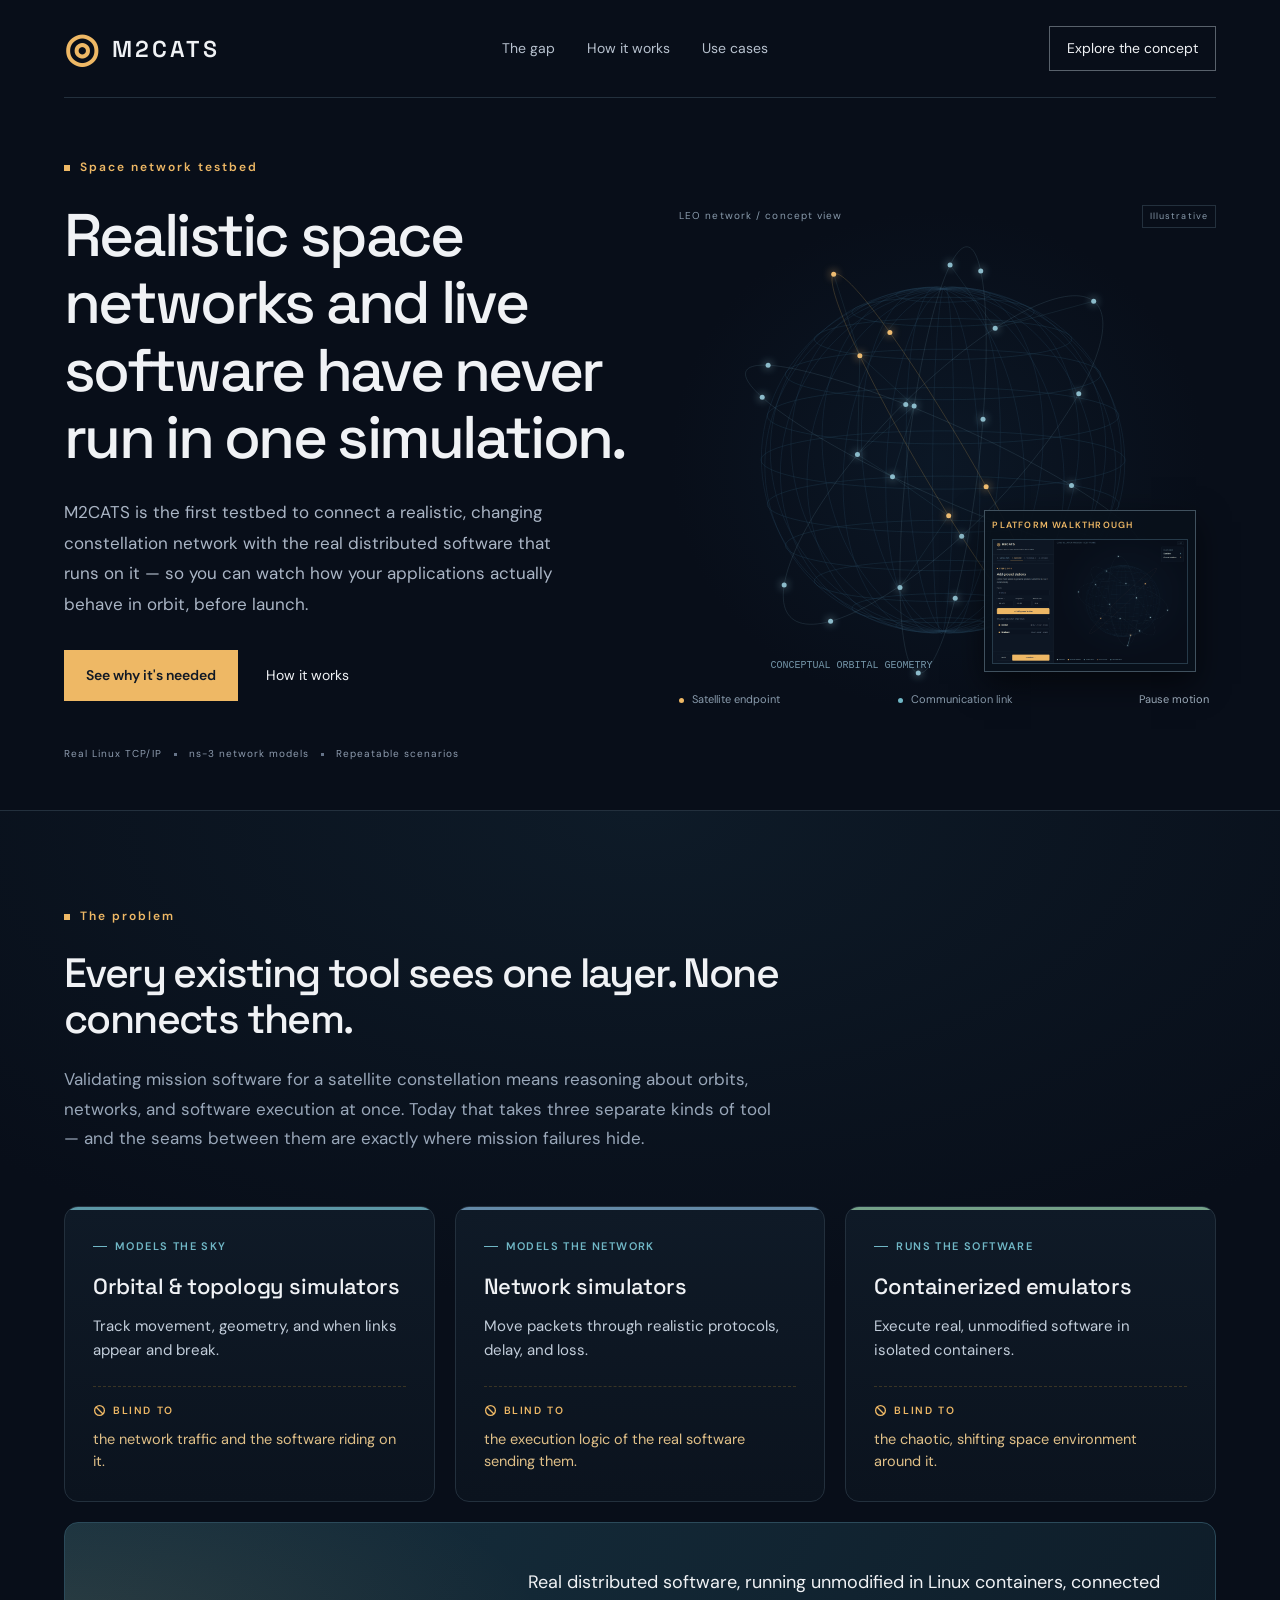
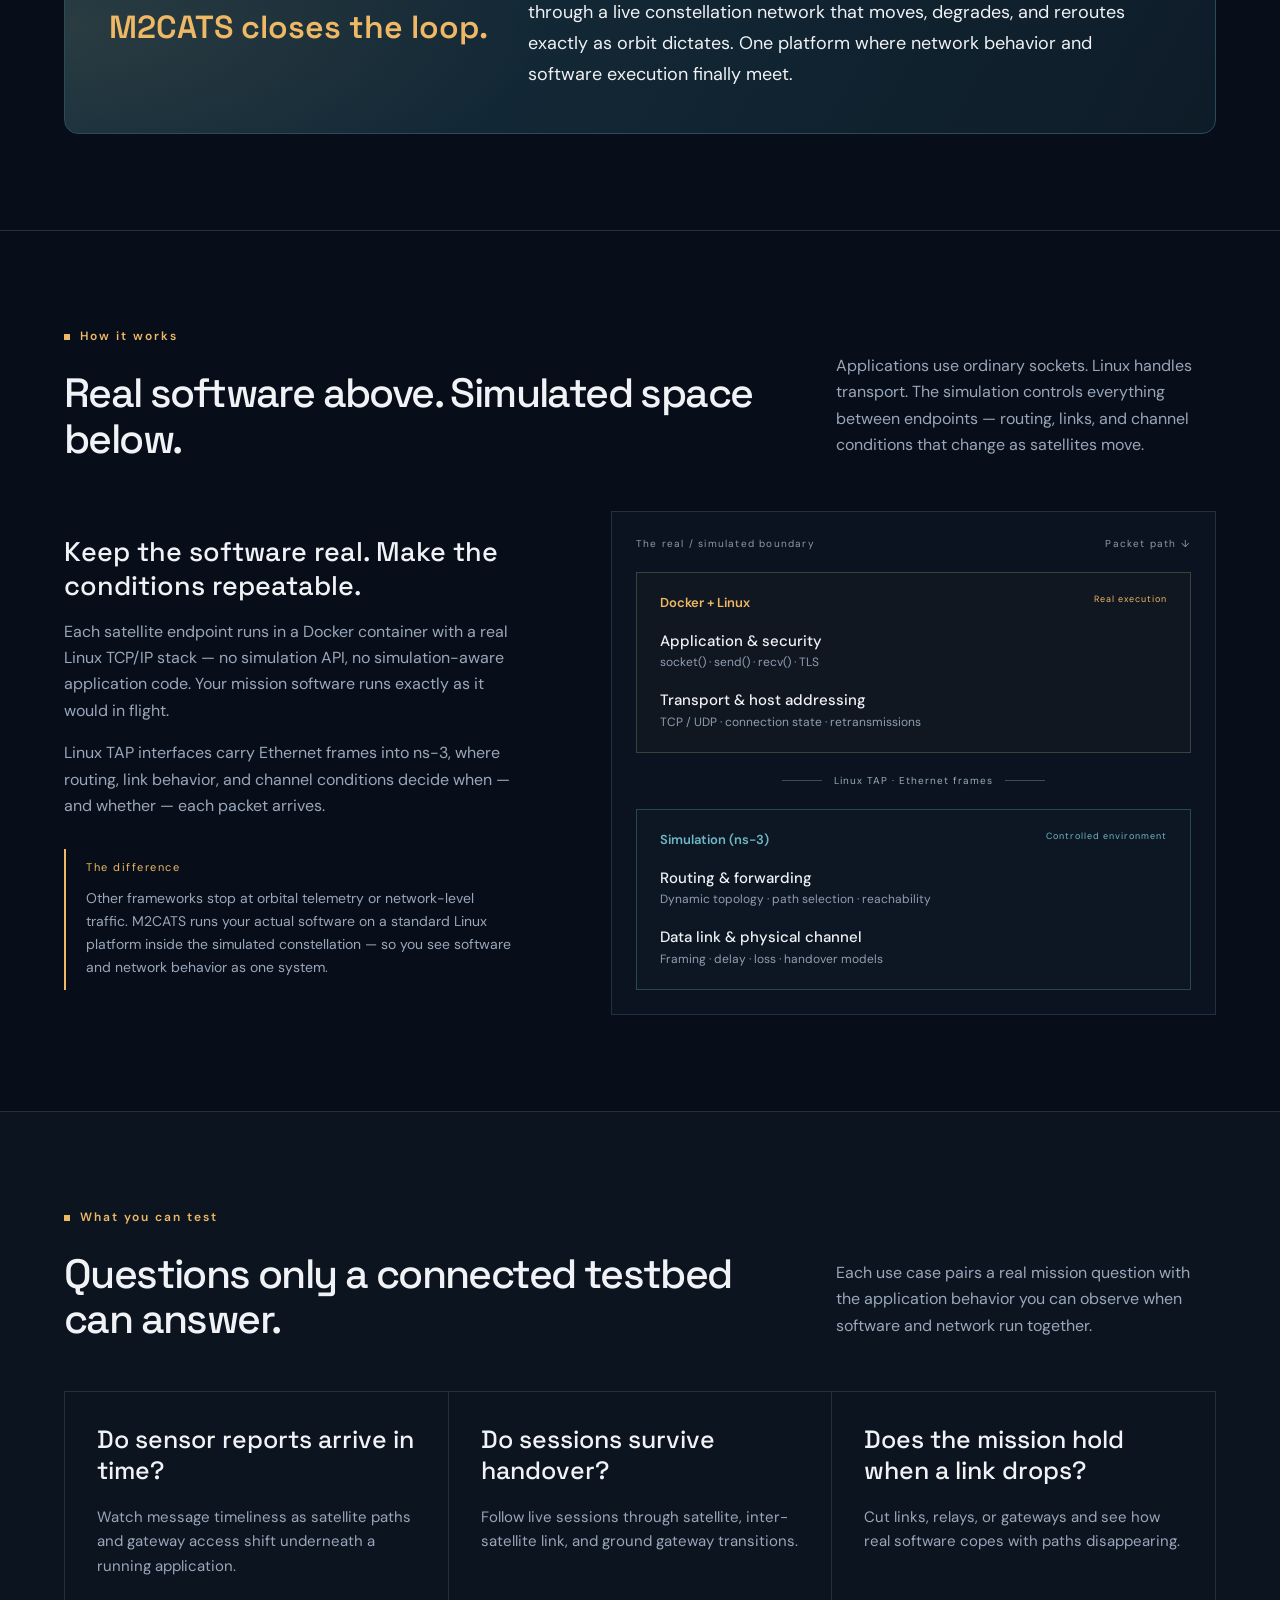
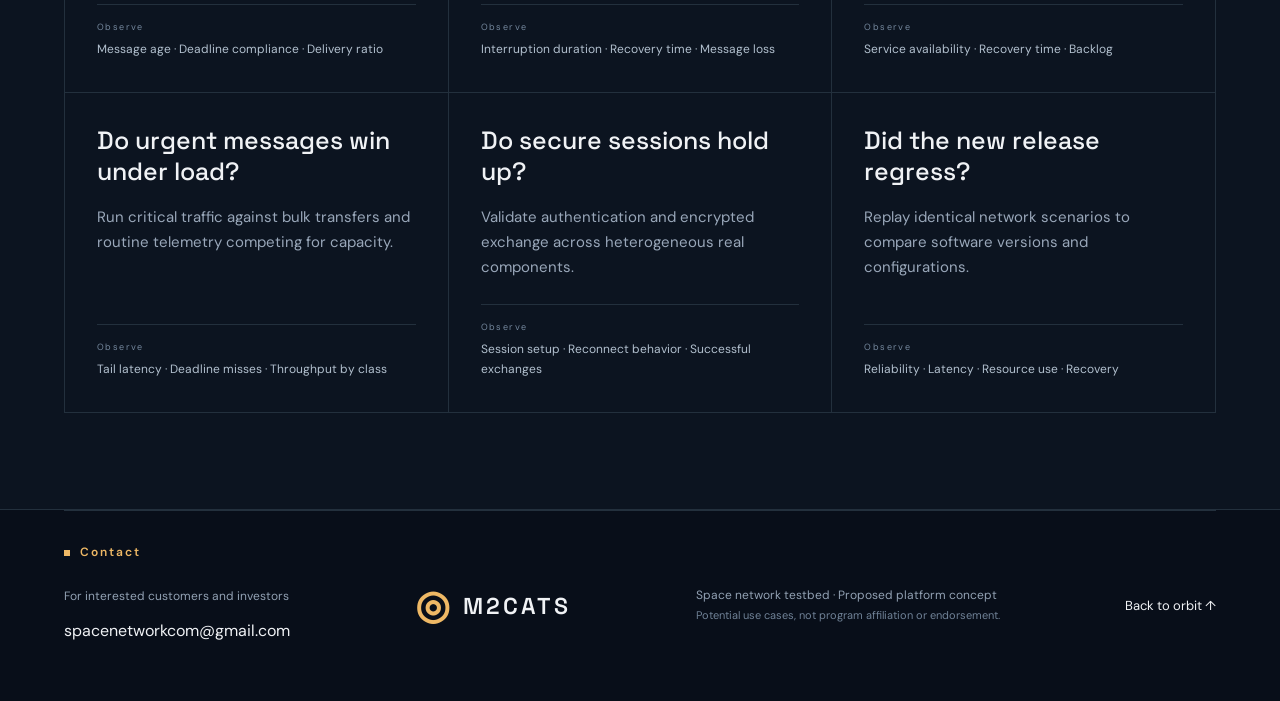
==== commit bc0c9042: "Refactor code structure for improved readability and maintainability" ====
--- a/index.html
+++ b/index.html
@@ -35,6 +35,10 @@
     <div class="orbital-view">
       <div class="viz-heading"><span>LEO network / concept view</span><span class="view-tag">Illustrative</span></div>
       <canvas id="orbit" aria-label="Animated conceptual orbital network showing satellite links around a coordinate globe"></canvas>
+      <figure class="walkthrough-preview">
+        <figcaption>Platform walkthrough</figcaption>
+        <img src="walkthrough.gif" alt="Walkthrough of the M2CATS space network testbed interface">
+      </figure>
       <div class="viz-bottom">
         <div><span class="key amber"></span> Satellite endpoint</div>
         <div><span class="key cyan"></span> Communication link</div>
--- a/style.css
+++ b/style.css
@@ -10,35 +10,55 @@
 .hero-copy .lead{max-width:520px}
 
 /* THE GAP section */
-.gap-section{background:#0a1119;border-top:1px solid var(--line);border-bottom:1px solid var(--line)}
-.gap-intro{max-width:760px;margin-bottom:56px}
+.gap-section{background:radial-gradient(120% 80% at 50% 0%,#0e1b28,#080e19 60%);border-top:1px solid var(--line);border-bottom:1px solid var(--line)}
+.gap-intro{max-width:720px;margin-bottom:52px}
 .gap-intro h2{margin-bottom:22px}
 .gap-intro p{color:var(--muted);font-size:17px;line-height:1.75;margin:0}
 
-.gap-grid{display:grid;grid-template-columns:repeat(3,1fr);gap:1px;background:var(--line);border:1px solid var(--line)}
-.gap-card{background:var(--bg);padding:34px 30px;display:flex;flex-direction:column;gap:0}
-.gap-solves{font-size:12px;letter-spacing:1.5px;text-transform:uppercase;color:var(--cyan);margin-bottom:20px}
-.gap-card h3{font-size:23px;line-height:1.2;margin-bottom:16px}
-.gap-does{color:var(--muted);font-size:15px;line-height:1.6;margin:0 0 22px}
-.gap-misses{font-size:15px;line-height:1.6;color:#c6b28a;margin:0;padding-top:20px;border-top:1px solid var(--line)}
-.gap-misses span{display:block;font-size:11px;letter-spacing:1.5px;text-transform:uppercase;color:var(--gold);margin-bottom:8px}
+.gap-grid{display:grid;grid-template-columns:repeat(3,1fr);gap:20px}
+.gap-card{position:relative;background:linear-gradient(180deg,#0f1a27,#0b131e);border:1px solid var(--line);border-radius:14px;padding:30px 28px 28px;display:flex;flex-direction:column;overflow:hidden;transition:border-color .2s,transform .2s}
+.gap-card:hover{border-color:#3a4d5f;transform:translateY(-3px)}
+/* top accent bar per card */
+.gap-card::before{content:"";position:absolute;top:0;left:0;right:0;height:3px;background:var(--cyan);opacity:.8}
+.gap-card:nth-child(2)::before{background:#7aa7c8}
+.gap-card:nth-child(3)::before{background:#8ec3a0}
 
-/* PAYOFF: the platform closes what the three tools leave open */
-.gap-payoff{margin-top:1px;background:linear-gradient(120deg,#12233166,#0d1623);border:1px solid var(--line);border-top:0;padding:48px 44px;display:grid;grid-template-columns:auto 1fr;gap:44px;align-items:baseline}
-.gap-payoff-lead{font-family:'Space Grotesk',sans-serif;font-size:30px;line-height:1.1;color:var(--gold);margin:0;white-space:nowrap}
-.gap-payoff-body{color:var(--text);font-size:18px;line-height:1.7;margin:0;max-width:620px}
+.gap-solves{display:inline-flex;align-items:center;gap:8px;font-size:11px;letter-spacing:1.4px;text-transform:uppercase;color:var(--cyan);margin-bottom:18px;font-weight:600}
+.gap-solves::before{content:"";width:14px;height:1px;background:currentColor}
+.gap-card h3{font-size:22px;line-height:1.2;margin-bottom:14px;letter-spacing:-.4px}
+.gap-does{color:#c2cdda;font-size:15px;line-height:1.6;margin:0 0 24px;flex:1}
+
+/* "blind to" as the visual punch of each card */
+.gap-misses{position:relative;font-size:14.5px;line-height:1.55;color:#e0c088;margin:0;padding:16px 0 0;border-top:1px dashed #3a3524}
+.gap-misses span{display:flex;align-items:center;gap:7px;font-size:10.5px;letter-spacing:1.6px;text-transform:uppercase;color:var(--gold);margin-bottom:9px;font-weight:600}
+/* "no entry" glyph as an inline SVG background — crisp and self-centering */
+.gap-misses span::before{content:"";width:13px;height:13px;flex:none;background:no-repeat center/contain url("data:image/svg+xml,%3Csvg xmlns='http://www.w3.org/2000/svg' viewBox='0 0 24 24' fill='none' stroke='%23eeb865' stroke-width='2.4'%3E%3Ccircle cx='12' cy='12' r='9'/%3E%3Cline x1='5.6' y1='5.6' x2='18.4' y2='18.4'/%3E%3C/svg%3E")}
+
+/* PAYOFF: the resolution — arrow from three into one */
+.gap-payoff{margin-top:20px;position:relative;background:linear-gradient(120deg,#16303f,#0e1c28);border:1px solid #2b4a5a;border-radius:14px;padding:44px;display:grid;grid-template-columns:auto 1fr;gap:40px;align-items:center;overflow:hidden}
+.gap-payoff::before{content:"";position:absolute;inset:0;background:radial-gradient(60% 120% at 0% 50%,#eeb86518,transparent 70%);pointer-events:none}
+.gap-payoff-lead{position:relative;font-family:'Space Grotesk',sans-serif;font-size:32px;line-height:1.05;color:var(--gold);margin:0;white-space:nowrap;font-weight:600}
+.gap-payoff-body{position:relative;color:var(--text);font-size:18px;line-height:1.7;margin:0;max-width:640px}
 
 @media(max-width:1050px){
-  .gap-payoff{grid-template-columns:1fr;gap:20px;padding:36px 28px}
+  .gap-grid{gap:14px}
+  .gap-payoff{grid-template-columns:1fr;gap:18px;padding:34px 28px}
   .gap-payoff-lead{white-space:normal}
 }
 @media(max-width:760px){
-  .gap-grid{grid-template-columns:1fr}
+  .gap-grid{grid-template-columns:1fr;gap:14px}
   .gap-intro{margin-bottom:36px}
   .gap-intro p{font-size:16px}
-  .gap-payoff-lead{font-size:26px}
+  .gap-card{padding:26px 24px 24px}
+  .gap-payoff-lead{font-size:27px}
   .gap-payoff-body{font-size:16px}
 }
 
 /* Footer contact block spacing (was inline style in original) */
-.contact-info{margin-bottom:1.5rem}+.contact-info{margin-bottom:1.5rem}
+
+/* Walkthrough inset inside the live orbital view */
+.walkthrough-preview{position:absolute;right:20px;bottom:48px;width:min(230px,38%);margin:0;padding:7px;background:#08111be8;border:1px solid #40515e;box-shadow:0 12px 30px #0008;z-index:2}
+.walkthrough-preview figcaption{margin:0 0 6px;color:var(--gold);font-size:9px;font-weight:600;letter-spacing:1.2px;text-transform:uppercase}
+.walkthrough-preview img{display:block;width:100%;height:auto;aspect-ratio:1280 / 820;object-fit:cover;border:1px solid #263a49}
+@media(max-width:460px){.walkthrough-preview{right:0;bottom:48px;width:185px}}
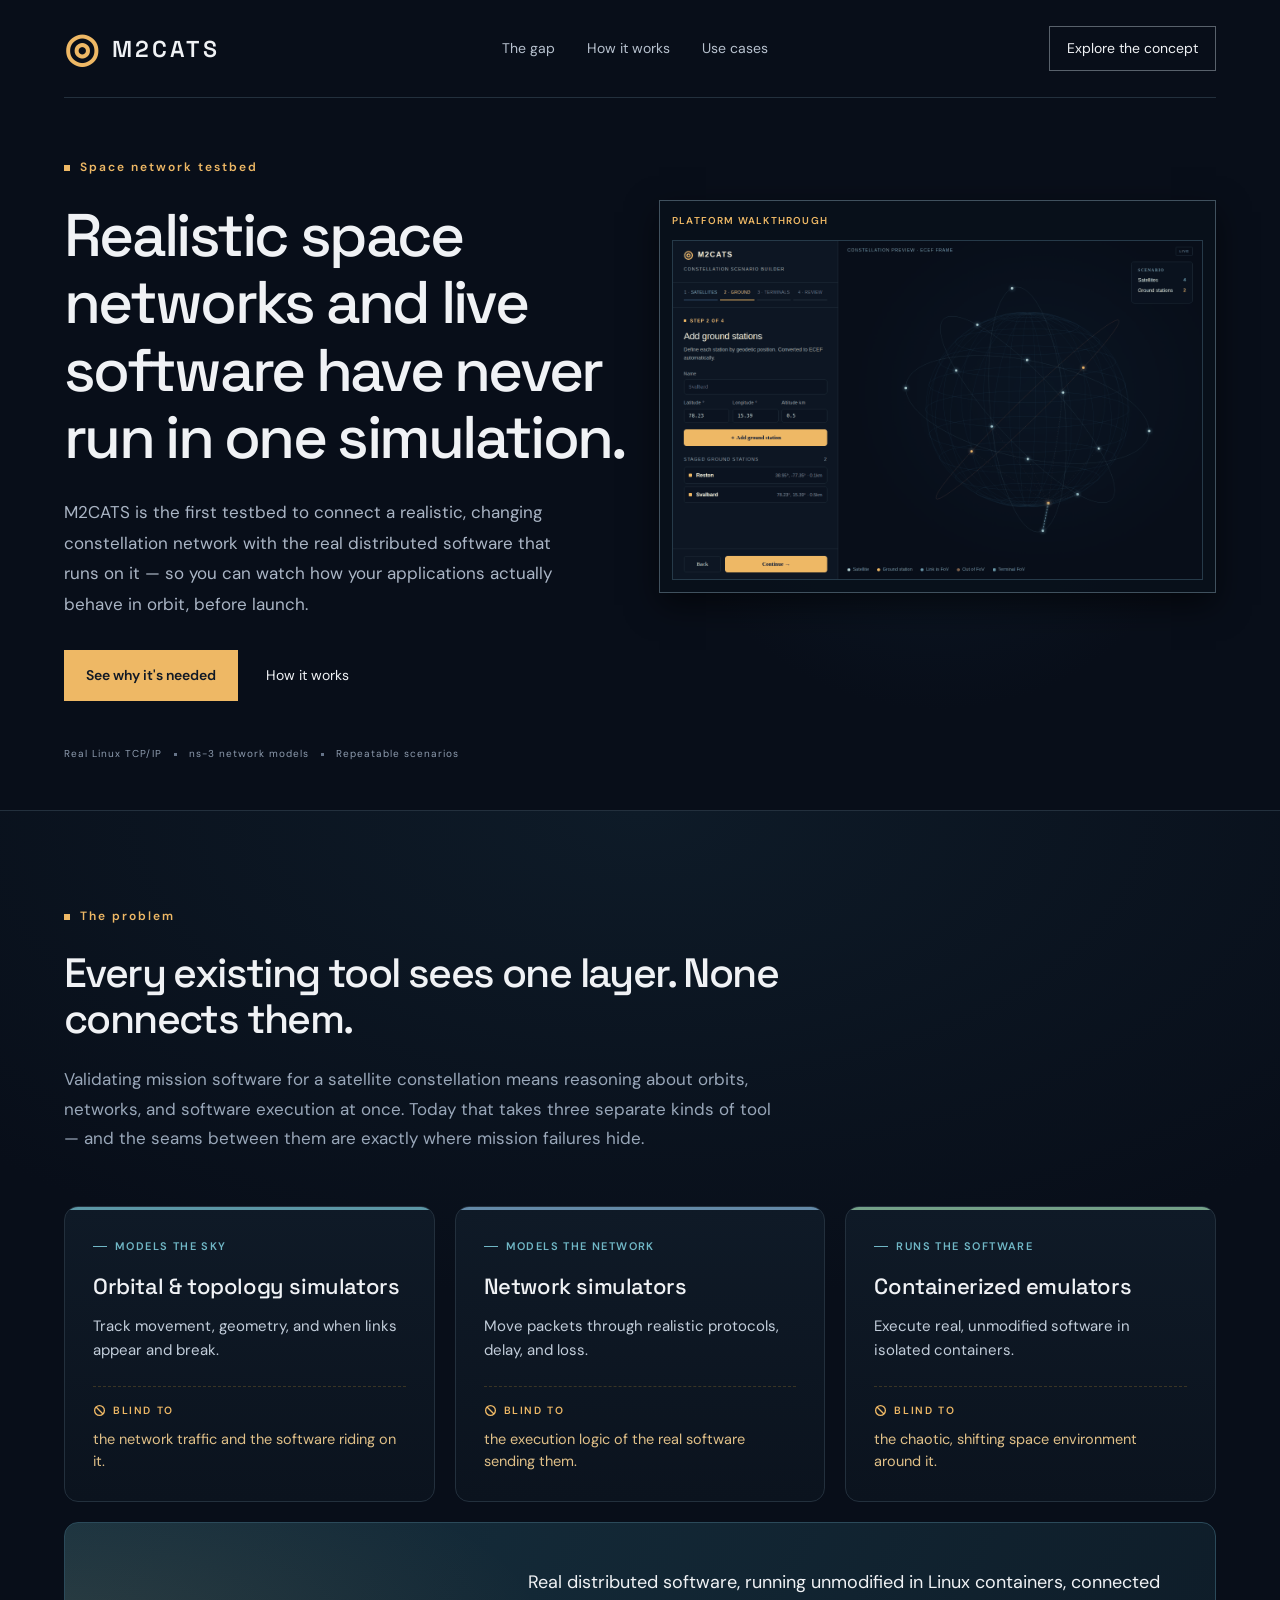
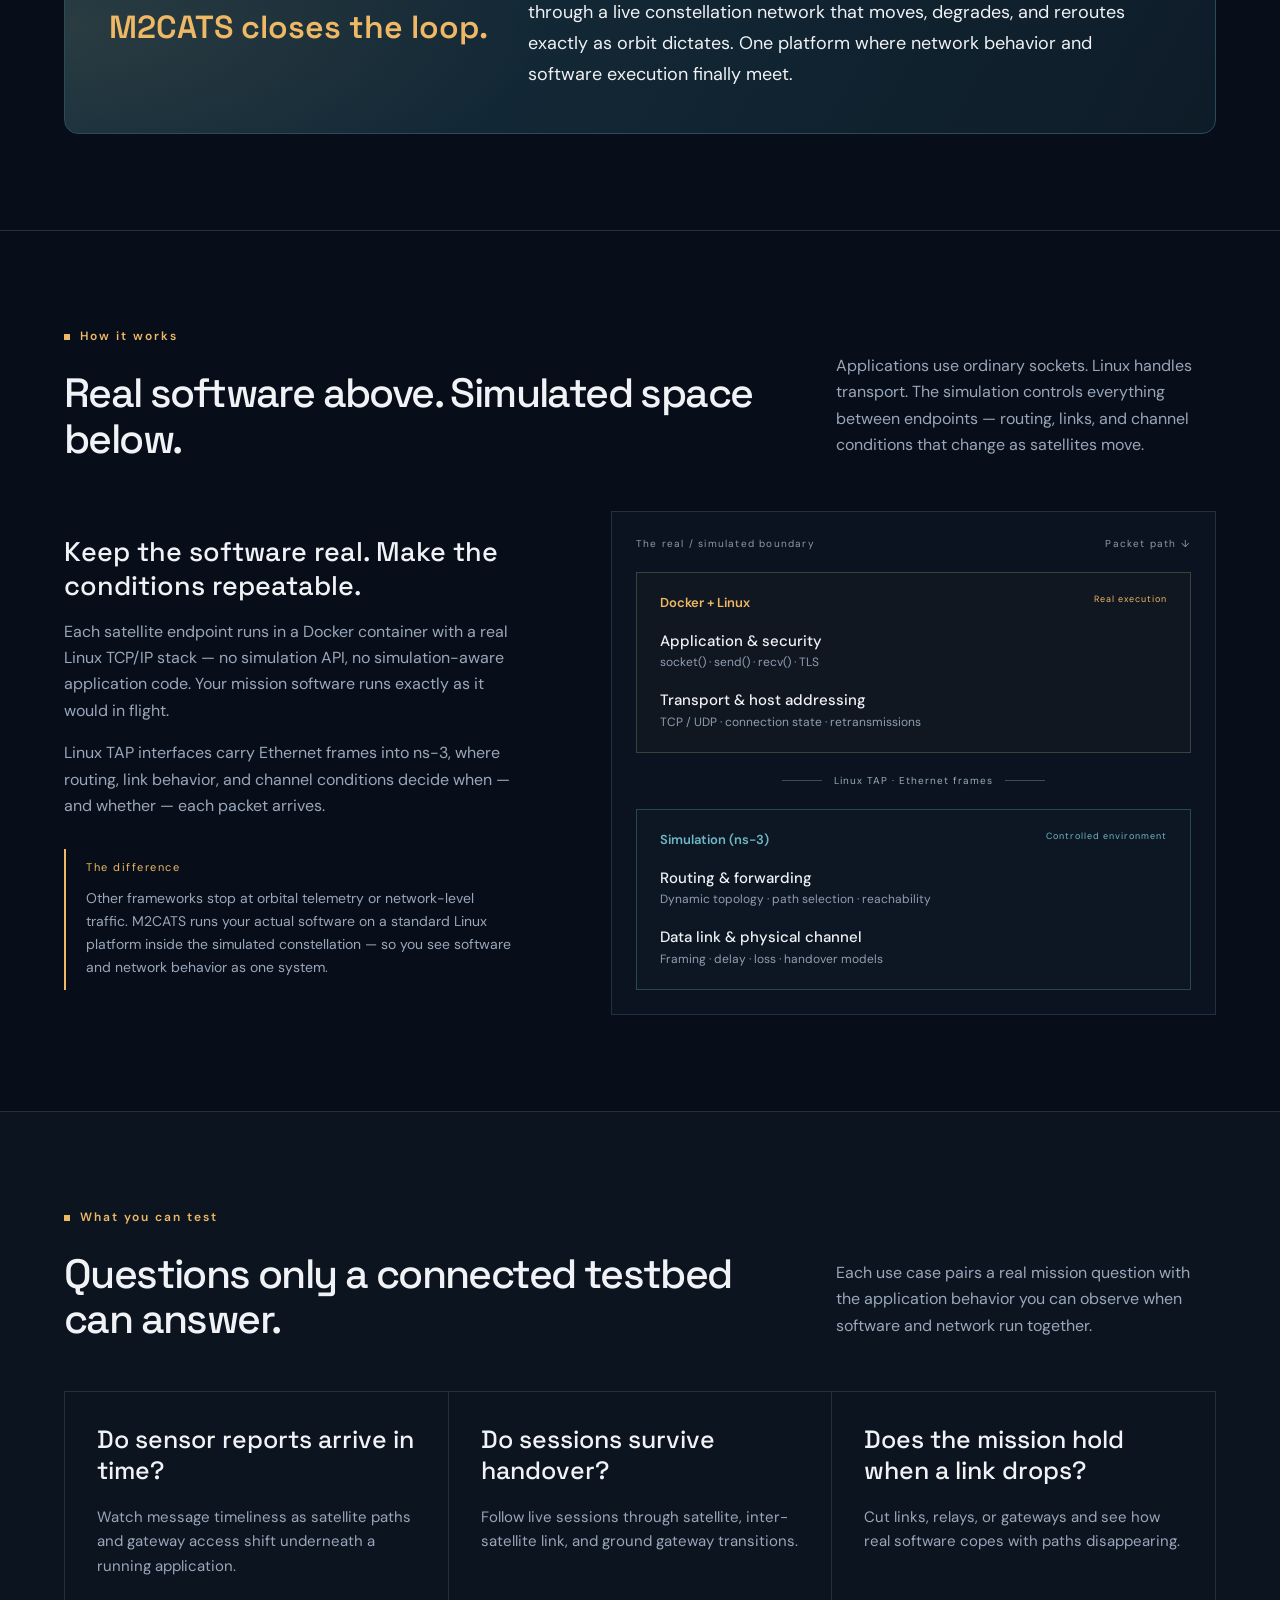
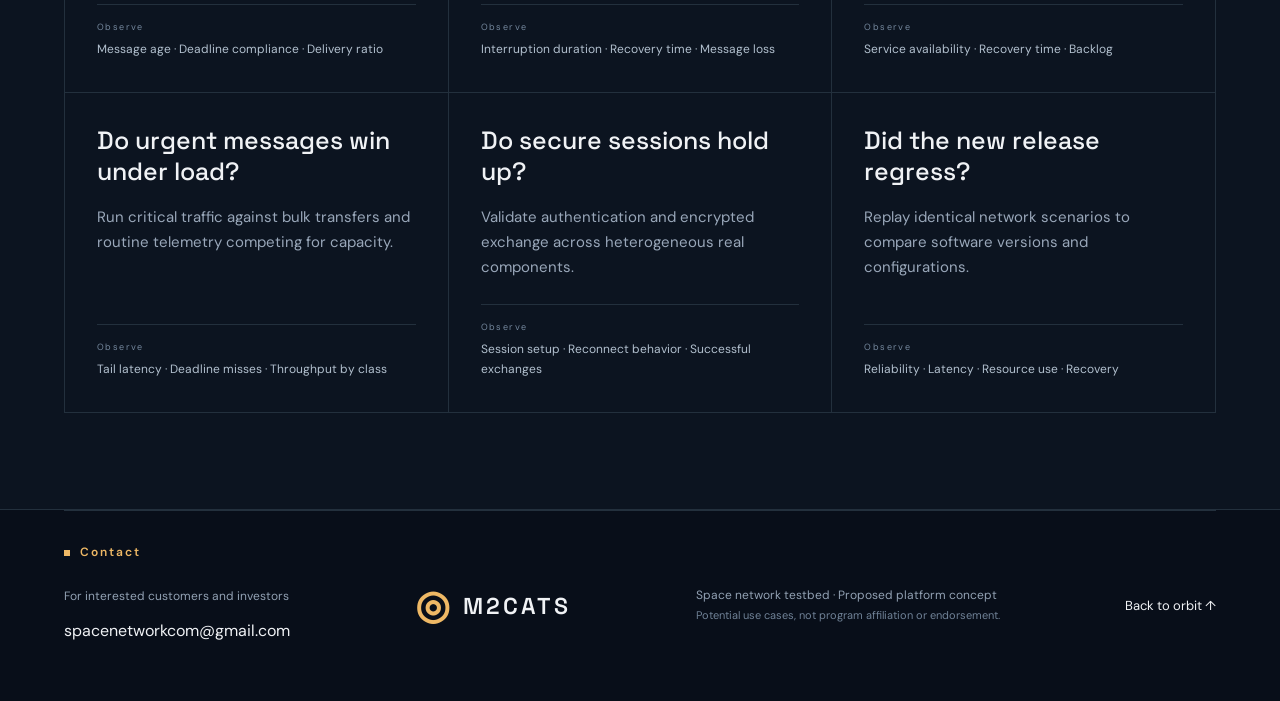
==== commit 60d967e5: "Refactor walkthrough section in index.html and style.css for improved layout and styling" ====
--- a/index.html
+++ b/index.html
@@ -33,17 +33,10 @@
       <div class="hero-foot"><span>Real Linux TCP/IP</span><i></i><span>ns-3 network models</span><i></i><span>Repeatable scenarios</span></div>
     </div>
     <div class="orbital-view">
-      <div class="viz-heading"><span>LEO network / concept view</span><span class="view-tag">Illustrative</span></div>
-      <canvas id="orbit" aria-label="Animated conceptual orbital network showing satellite links around a coordinate globe"></canvas>
-      <figure class="walkthrough-preview">
+      <figure class="walkthrough-view">
         <figcaption>Platform walkthrough</figcaption>
         <img src="walkthrough.gif" alt="Walkthrough of the M2CATS space network testbed interface">
       </figure>
-      <div class="viz-bottom">
-        <div><span class="key amber"></span> Satellite endpoint</div>
-        <div><span class="key cyan"></span> Communication link</div>
-        <button id="motion" aria-pressed="false" aria-label="Pause orbital animation">Pause motion</button>
-      </div>
     </div>
   </section>
 
@@ -177,6 +170,5 @@
   <p>Space network testbed · Proposed platform concept<br><span>Potential use cases, not program affiliation or endorsement.</span></p>
   <a href="#overview">Back to orbit ↑</a>
 </footer>
-<script src="app.js"></script>
 </body>
 </html>
--- a/style.css
+++ b/style.css
@@ -58,7 +58,6 @@
 .contact-info{margin-bottom:1.5rem}
 
 /* Walkthrough inset inside the live orbital view */
-.walkthrough-preview{position:absolute;right:20px;bottom:48px;width:min(230px,38%);margin:0;padding:7px;background:#08111be8;border:1px solid #40515e;box-shadow:0 12px 30px #0008;z-index:2}
-.walkthrough-preview figcaption{margin:0 0 6px;color:var(--gold);font-size:9px;font-weight:600;letter-spacing:1.2px;text-transform:uppercase}
-.walkthrough-preview img{display:block;width:100%;height:auto;aspect-ratio:1280 / 820;object-fit:cover;border:1px solid #263a49}
-@media(max-width:460px){.walkthrough-preview{right:0;bottom:48px;width:185px}}+.walkthrough-view{position:relative;width:100%;margin:0;padding:12px;background:#08111be8;border:1px solid #40515e;box-shadow:0 12px 30px #0008}
+.walkthrough-view figcaption{margin:0 0 10px;color:var(--gold);font-size:10px;font-weight:600;letter-spacing:1.2px;text-transform:uppercase}
+.walkthrough-view img{display:block;width:100%;height:auto;aspect-ratio:1280 / 820;object-fit:cover;border:1px solid #263a49}
